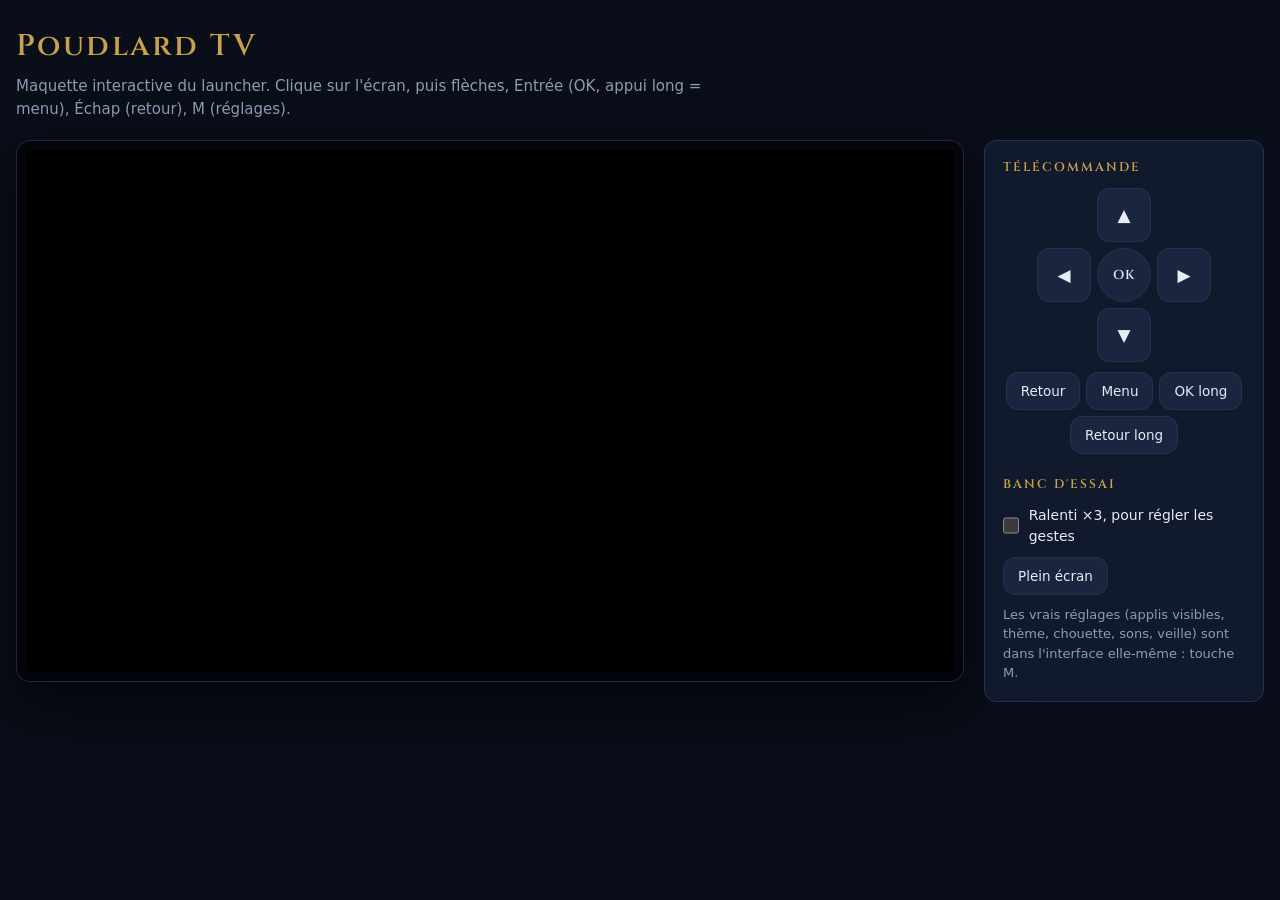
==== app/index.html @ 64b58d69 "Poudlard TV : maquette web, portage Android et documentation Écran d'accueil de télévision inspiré d" ====
<!doctype html>
<html lang="fr">
<head>
<meta charset="utf-8">
<meta name="viewport" content="width=device-width,initial-scale=1">
<title>Poudlard TV</title>
<link rel="preconnect" href="https://fonts.googleapis.com">
<link rel="preconnect" href="https://fonts.gstatic.com" crossorigin>
<link rel="stylesheet" href="https://fonts.googleapis.com/css2?family=Cinzel:wght@500;600;700&family=Cinzel+Decorative:wght@700&family=EB+Garamond:ital,wght@0,500;0,600;1,500&family=IM+Fell+English:ital@0;1&family=IM+Fell+English+SC&display=swap">
<link rel="stylesheet" href="css/base.css">
<link rel="stylesheet" href="css/shared.css">
<link rel="stylesheet" href="css/owl.css">
<link rel="stylesheet" href="css/rappeltout.css">
<link rel="stylesheet" href="css/beuglante.css">
<link rel="stylesheet" href="css/screens/sorting.css">
<link rel="stylesheet" href="css/screens/home.css">
<link rel="stylesheet" href="css/screens/map.css">
<link rel="stylesheet" href="css/screens/ollivanders.css">
<link rel="stylesheet" href="css/screens/settings.css">
<link rel="stylesheet" href="css/screens/classic.css">
</head>
<body>
<div class="bench">
  <header class="bench-head">
    <h1>Poudlard TV</h1>
    <p>Maquette interactive du launcher. Clique sur l'écran, puis flèches, Entrée (OK, appui long = menu), Échap (retour), M (réglages).</p>
  </header>
  <div class="bench-main">
    <div class="tv-frame">
      <div id="stage" class="stage" tabindex="0" aria-label="Écran de télévision simulé"></div>
    </div>
    <aside class="bench-side" id="dev">
      <section>
        <h2>Télécommande</h2>
        <div class="remote">
          <span></span><button class="rb dev" data-action="up" aria-label="Haut">▲</button><span></span>
          <button class="rb dev" data-action="left" aria-label="Gauche">◀</button>
          <button class="rb ok dev" data-action="ok" aria-label="OK">OK</button>
          <button class="rb dev" data-action="right" aria-label="Droite">▶</button>
          <span></span><button class="rb dev" data-action="down" aria-label="Bas">▼</button><span></span>
        </div>
        <div class="remote-row">
          <button class="rb wide dev" data-action="back">Retour</button>
          <button class="rb wide dev" data-action="menu">Menu</button>
          <button class="rb wide dev" data-action="longok">OK long</button>
          <button class="rb wide dev" data-action="longback">Retour long</button>
        </div>
      </section>
      <section>
        <h2>Banc d'essai</h2>
        <label class="toggle"><input type="checkbox" id="dev-slow"> Ralenti ×3, pour régler les gestes</label>
        <button class="rb wide dev" id="dev-fs" type="button">Plein écran</button>
        <p class="hint">Les vrais réglages (applis visibles, thème, chouette, sons, veille) sont dans l'interface elle-même : touche M.</p>
      </section>
    </aside>
  </div>
</div>
<script type="module" src="js/main.js"></script>
</body>
</html>
---- app/css/base.css ----
/* Socle : jetons, banc d'essai, scène TV, transitions d'écrans, effets partagés.
   L'interface TV elle-même vit dans `.stage` et se mesure en cqw (1 cqw = 1 % de la largeur de l'écran). */
:root {
  /* Banc d'essai */
  --bg: #090e19; --panel: #111a2c; --line: #24324f; --fg: #e7ebf3; --muted: #8e9bb4;
  /* Palette de l'interface (blueprint) */
  --night: #070B14; --stone: #1C2230; --moon: #C9D9EA; --mist: #8FB3D9; --ivory: #F1EBDD;
  --gold-light: #F1D58A; --gold: #C9A24A; --gold-dark: #6E4C14; --candle: #FFB457; --parchment: #E8D9B5; --ink: #1B1510;
  --wax: #7a1f1f; --house-glow: #ffb457;
  /* Trois familles, trois rôles */
  --display: "Cinzel", "Trajan Pro", Georgia, serif;        /* gravé : heure, noms, plaques, titres */
  --body: "EB Garamond", Garamond, Georgia, serif;           /* lu : date, états, réglages */
  --fell: "IM Fell English", "EB Garamond", Georgia, serif;  /* écrit par un sorcier : Carte, Bibliothèque, Lettre */
  --title: var(--display); --serif: var(--body); --book: var(--fell);
  --ui: "Segoe UI", system-ui, sans-serif;
  --k: 1;                      /* facteur de temps : 3 en ralenti */
  color-scheme: dark;
}
:root[data-slow="1"] { --k: 3; }
* { box-sizing: border-box; }
html, body { margin: 0; background: var(--bg); color: var(--fg); font-family: var(--ui); font-size: 15px; line-height: 1.5; }

/* ---- Banc d'essai (hors TV) ---- */
.bench { max-width: 1360px; margin: 0 auto; padding: 24px max(16px, env(safe-area-inset-left)) 48px; display: grid; gap: 20px; }
.bench-head h1 { font-family: var(--title); font-weight: 600; letter-spacing: .08em; font-size: clamp(22px, 3vw, 30px); color: var(--gold); margin: 0; }
.bench-head p { margin: 6px 0 0; color: var(--muted); max-width: 76ch; }
.bench-main { display: grid; grid-template-columns: minmax(0, 1fr) 280px; gap: 20px; align-items: start; }
@media (max-width: 920px) { .bench-main { grid-template-columns: minmax(0, 1fr); } }
.tv-frame { background: #03050a; border-radius: 14px; padding: 10px; box-shadow: 0 24px 60px #000a, inset 0 0 0 1px #1c2740; }
.bench-side { background: var(--panel); border: 1px solid var(--line); border-radius: 12px; padding: 18px; display: grid; gap: 22px; min-width: 0; }
.bench-side h2 { font-family: var(--title); font-size: 12.5px; letter-spacing: .16em; text-transform: uppercase; color: var(--gold); margin: 0 0 10px; font-weight: 600; }
.bench-side .hint { margin: 10px 0 0; color: var(--muted); font-size: 13px; }
.remote { display: grid; grid-template-columns: repeat(3, 54px); grid-template-rows: repeat(3, 54px); gap: 6px; justify-content: center; }
.remote-row { display: flex; justify-content: center; gap: 6px; margin-top: 10px; flex-wrap: wrap; }
.rb { background: #1a2540; border: 1px solid var(--line); color: var(--fg); border-radius: 12px; font: 600 17px var(--ui); cursor: pointer; }
.rb:hover { border-color: #9fd4ff; }
.rb:focus-visible, .toggle input:focus-visible { outline: 2px solid var(--gold); outline-offset: 2px; }
.rb.ok { border-radius: 50%; font-family: var(--title); font-size: 13px; letter-spacing: .08em; }
.rb.wide { padding: 0 14px; height: 38px; font-size: 13.5px; font-weight: 500; }
.toggle { display: flex; align-items: center; gap: 10px; font-size: 14px; cursor: pointer; margin-bottom: 10px; }
.toggle input { width: 17px; height: 17px; accent-color: var(--gold); margin: 0; }

/* ---- Scène TV ---- */
.stage { position: relative; width: 100%; aspect-ratio: 16 / 9; overflow: hidden; border-radius: 6px; background: #000; outline: none;
  container-type: inline-size; cursor: default; font-size: 1cqw; }
.stage:fullscreen { border-radius: 0; width: 100vw; height: 100vh; aspect-ratio: auto; }
.stage:focus-visible { box-shadow: 0 0 0 2px var(--gold); }
.screen { position: absolute; inset: 0; overflow: hidden; transition: transform calc(var(--k) * 700ms) cubic-bezier(.65, 0, .25, 1), opacity calc(var(--k) * 600ms) ease; }
.screen.enter-fade { opacity: 0; }
.screen.leave-fade { opacity: 0; }
.screen.enter-up { transform: translateY(100%); }     /* le nouvel écran monte depuis le bas */
.screen.leave-up { transform: translateY(-100%); }
.screen.enter-down { transform: translateY(-100%); }
.screen.leave-down { transform: translateY(100%); }
.screen.enter-iris { clip-path: circle(0% at 50% 60%); }
.screen.leave-iris { opacity: 0; }
.screen { clip-path: circle(150% at 50% 60%); transition-property: transform, opacity, clip-path; }

.fx-dust { position: absolute; inset: 0; width: 100%; height: 100%; pointer-events: none; z-index: 40; }
.fx-lumos { position: absolute; top: 0; left: 0; width: 6cqw; height: 6cqw; margin: -3cqw 0 0 -3cqw; border-radius: 50%; pointer-events: none; z-index: 45;
  background: radial-gradient(closest-side, #fffef4, #ffe39acc 40%, #ffd06a00); }

.screen-error { position: absolute; inset: 0; display: grid; place-content: center; gap: 1cqw; text-align: center; background: var(--night); }
.screen-error .engraved { font-size: 2.4cqw; }

@media (prefers-reduced-motion: reduce) { .screen { transition-duration: 1ms; } }
---- app/css/shared.css ----
/* Matières et composants partagés par les écrans. */

/* Logo d'appli : ivoire gravé en creux au repos, or en relief en focus (classe is-focus sur un ancêtre, ou .lit sur le logo).
   Cinq calques masqués par le même SVG (--m). Aucun filtre, aucun blur : le relief vient des décalages. */
.app-logo { --m: none; position: relative; width: 100%; height: 100%; }
.app-logo i { position: absolute; inset: 0; -webkit-mask: var(--m) center / contain no-repeat; mask: var(--m) center / contain no-repeat;
  transition: opacity calc(var(--k) * 250ms), transform calc(var(--k) * 250ms), background-color calc(var(--k) * 250ms); }
.app-logo.luma i { mask-mode: luminance; }
.app-logo .l-ext { background: var(--gold-dark); transform: translateY(.16cqw); opacity: 0; }
.app-logo .l-rimD { background: var(--night); opacity: .6; transform: translateY(.1cqw); }
.app-logo .l-rimL { background: var(--moon); opacity: .35; transform: translateY(-.05cqw); }
.app-logo .l-base { background: var(--ivory); opacity: .72; }
.app-logo .l-shine { opacity: 0; mix-blend-mode: screen; background: linear-gradient(105deg, transparent 40%, #FFF8E0 50%, transparent 60%); background-size: 260% 100%; background-position: 160% 0; }
.is-focus .app-logo .l-ext, .app-logo.lit .l-ext { opacity: 1; }
.is-focus .app-logo .l-rimL, .app-logo.lit .l-rimL { opacity: .9; transform: translateY(-.08cqw); }
.is-focus .app-logo .l-rimD, .app-logo.lit .l-rimD { opacity: .7; transform: translateY(.1cqw); }
.is-focus .app-logo .l-base, .app-logo.lit .l-base { opacity: 1; background: linear-gradient(165deg, #FFF6CF 0%, #F3D27A 22%, #C08F35 46%, #F6DD8F 62%, #A26F24 82%, #F1CF7C 100%); }
.is-focus .app-logo .l-shine, .app-logo.lit .l-shine { opacity: 1; animation: logo-shine calc(var(--k) * 700ms) ease-out 1 forwards; }
@keyframes logo-shine { from { background-position: 160% 0; } to { background-position: -60% 0; } }
/* Or en fusion (Lumos) : le dégradé coule de haut en bas. */
.app-logo.molten .l-base { background-size: 100% 300%; animation: logo-molten calc(var(--k) * 300ms) ease-in forwards; }
@keyframes logo-molten { from { background-position: 0 0; } to { background-position: 0 100%; } }

/* Texte gravé dans l'or / dans la pierre. */
.engraved { font-family: var(--display); font-weight: 600; letter-spacing: .2em; text-transform: uppercase; color: var(--gold-light);
  text-shadow: 0 -.05cqw 0 #FFF6CF59, 0 .1cqw .1cqw #000000b3; }
.engraved.gold-text { background: linear-gradient(175deg, #FFF6CF 0%, #F3D27A 25%, #C08F35 50%, #F6DD8F 65%, #A26F24 85%, #F1CF7C 100%);
  -webkit-background-clip: text; background-clip: text; -webkit-text-fill-color: transparent; text-shadow: none; }
.stone-text { font-family: var(--display); font-weight: 600; letter-spacing: .2em; text-transform: uppercase; color: var(--moon); opacity: .75;
  text-shadow: 0 -.05cqw 0 #ffffff33, 0 .1cqw .15cqw #000000cc; }

/* Parchemin (Carte, réglages, Lettre) : image générée si présente, sinon dégradé. */
.parchment { position: relative; color: var(--ink); background: var(--parchment) url("../assets/parchment.jpg") center / cover no-repeat; box-shadow: 0 1.2cqw 2.4cqw #000a; }
.parchment::after { content: ""; position: absolute; inset: 0; pointer-events: none; box-shadow: inset 0 0 4cqw #6b4a1a55; }

/* Plaque de laiton. */
.brass { font-family: var(--fell); font-variant: small-caps; letter-spacing: .12em; color: #2b1a0c; padding: .35cqw 1.6cqw;
  background: linear-gradient(#e8d293, #b8954e 55%, #d9bb6b); box-shadow: inset 0 .08cqw 0 #fff6cf80, inset 0 -.08cqw 0 #5a3d0f, 0 .3cqw .6cqw #0009; border-radius: .2cqw; }

/* Sceau de cire (couleur de maison). */
.wax-seal { width: 2.6cqw; height: 2.6cqw; border-radius: 50%; background: radial-gradient(circle at 35% 30%, #ffffff40, transparent 45%), var(--wax, #7a1f1f);
  box-shadow: inset 0 0 0 .22cqw #00000030, inset 0 .1cqw .3cqw #ffffff30, 0 .2cqw .4cqw #0008; }

/* Bande d'aide en bas d'écran. */
.keyhint { position: absolute; left: 50%; bottom: 1.6cqw; transform: translateX(-50%); display: flex; gap: 2.4cqw; white-space: nowrap;
  font-family: var(--display); font-size: 1.1cqw; letter-spacing: .25em; text-transform: uppercase; color: var(--mist); opacity: .6; transition: opacity calc(var(--k) * 600ms); }
.keyhint b { font-weight: 600; color: var(--gold); margin-right: .5cqw; }
.keyhint.hidden { opacity: 0; }

/* Grain de pellicule : tuile de bruit déplacée par pas, coût nul. Posée par main.js sur la scène. */
.film-grain { position: absolute; inset: -10%; pointer-events: none; z-index: 60; opacity: .045; mix-blend-mode: overlay;
  background-repeat: repeat; animation: grain-step 1s steps(8) infinite; }
@keyframes grain-step { 0% { transform: translate(0, 0); } 25% { transform: translate(-3%, 2%); } 50% { transform: translate(2%, -3%); } 75% { transform: translate(-1%, -2%); } 100% { transform: translate(3%, 1%); } }
html[data-motion="economie"] .film-grain { display: none; }
---- app/css/rappeltout.css ----
/* Rappeltout : sphère de verre (menu contextuel partagé). Préfixe .rpt-.
   Verre en dégradés radiaux (corps sombre, reflet de lune en haut à gauche, retour de lumière en bas à droite),
   ombres statiques seulement ; en mouvement : transform et opacity, rien d'autre.
   La ligne choisie porte .is-on (l'écran appelant garde son unique .is-focus sous le voile). */

.rpt-veil { position: absolute; inset: 0; z-index: 70; background: var(--night); opacity: 0; pointer-events: none;
  transition: opacity calc(var(--k) * 200ms) ease; }
.rpt-veil.is-on { opacity: .5; }

.rpt-orb { position: absolute; z-index: 71; min-width: 17cqw; aspect-ratio: 1; border-radius: 50%; display: flex; align-items: center; justify-content: center;
  padding: 2cqw 2.6cqw; color: var(--moon); text-align: center; pointer-events: none; transform-origin: 50% 50%;
  background:
    radial-gradient(circle at 32% 24%, #ffffff66 0%, #ffffff1a 14%, #ffffff00 34%),     /* reflet de lune */
    radial-gradient(circle at 70% 84%, #c9d9ea33 0%, #c9d9ea00 38%),                    /* retour de lumière */
    radial-gradient(circle at 50% 56%, #1c2230f2 0%, #121a28f4 58%, #070b14fa 100%);     /* corps du verre */
  box-shadow: inset 0 0 0 .1cqw #c9d9ea4d, inset -.4cqw -.6cqw 1.8cqw #00000099, inset .3cqw .4cqw 1.2cqw #ffffff14, 0 1.4cqw 2.6cqw #000c;
  opacity: 0; transform: scale(.6);
  transition: transform calc(var(--k) * 250ms) cubic-bezier(.2, .9, .3, 1.18), opacity calc(var(--k) * 200ms) ease; }
.rpt-orb.is-on { opacity: 1; transform: scale(1); }
.rpt-orb.is-off { opacity: 0; transform: scale(.82); transition-duration: calc(var(--k) * 180ms); }
.rpt-orb.is-reduced { transform: none; transition: opacity calc(var(--k) * 200ms) ease; }
.rpt-orb.is-reduced.is-off { transform: none; }

/* Filet de verre en bas de la sphère : une courbe claire, statique. */
.rpt-orb::after { content: ""; position: absolute; left: 18%; right: 18%; bottom: 7%; height: 10%; border-radius: 50%; pointer-events: none;
  border-bottom: .12cqw solid #c9d9ea2e; }

.rpt-body { display: flex; flex-direction: column; align-items: center; gap: .15cqw; }
.rpt-body.is-refuse { animation: rpt-refuse calc(var(--k) * 240ms) ease-in-out 1; }
@keyframes rpt-refuse { 0%, 100% { transform: rotate(0); } 25% { transform: rotate(-1.5deg); } 75% { transform: rotate(1.5deg); } }

/* Titre : le nom de l'appli, Cinzel gravé, 1.5 cqw minimum (lisible à 3 m). */
.rpt-title { font-family: var(--display); font-weight: 600; font-size: 1.5cqw; letter-spacing: .2em; text-transform: uppercase; color: var(--gold);
  margin-bottom: .6cqw; white-space: nowrap; }
.rpt-title:empty { display: none; }

/* Lignes : la couleur change d'un coup (pas de transition de couleur), opacité et transform seulement. */
.rpt-line { position: relative; font-family: var(--body); font-weight: 500; font-size: 1.9cqw; line-height: 1.28; white-space: nowrap; opacity: .72;
  padding: 0 1.6cqw; transition: opacity calc(var(--k) * 150ms), transform calc(var(--k) * 150ms); }
.rpt-line.is-on { opacity: 1; color: var(--gold-light); transform: translateX(.2cqw); }
.rpt-line.is-on::before { content: "✦"; position: absolute; left: -.2cqw; top: 50%; transform: translateY(-50%); font-size: 1.1cqw; color: var(--gold); }
.rpt-line.is-disabled { opacity: .38; font-style: italic; }
.rpt-line.is-disabled.is-on { opacity: .55; color: var(--moon); }
.rpt-line.is-disabled.is-on::before { color: var(--mist); }
---- app/css/beuglante.css ----
/* Beuglante : enveloppe rouge qui glisse du bas, tremble quatre fois, délivre un message en IM Fell et se consume.
   La seule chose rouge vif de l'interface. Mouvement : transform et opacité seulement. */

.beuglante { position: absolute; left: 50%; bottom: 4.2cqw; z-index: 70; width: 46cqw; pointer-events: none;
  transform: translate(-50%, 140%); opacity: 1;
  transition: transform calc(var(--k) * 450ms) cubic-bezier(.2, .8, .2, 1), opacity calc(var(--k) * 700ms) ease; }
.beuglante.is-in { transform: translate(-50%, 0); }
.beuglante.is-burn { opacity: 0; transform: translate(-50%, -2.6cqw); transition-timing-function: ease-in, ease; }

/* L'enveloppe : rouge cire, bords droits, rabat sombre et sceau. Le tremblement vit sur ce calque (rotate seul). */
.beuglante-env { position: relative; padding: 2.4cqw 1.3cqw 1.3cqw; background: #B5121B; border-radius: .35cqw; transform-origin: 50% 100%;
  box-shadow: inset 0 .1cqw 0 #ff5a5a66, inset 0 -.12cqw 0 #5a0608, 0 1.2cqw 2.4cqw #000c; }
.beuglante.is-shake .beuglante-env { animation: beuglante-shake calc(var(--k) * 640ms) ease-in-out 1; }
@keyframes beuglante-shake {
  0%, 100% { transform: rotate(0deg); }
  12.5% { transform: rotate(1.5deg); }
  37.5% { transform: rotate(-1.5deg); }
  62.5% { transform: rotate(1.5deg); }
  87.5% { transform: rotate(-1.5deg); }
}

/* Rabat triangulaire (clip-path statique) et sceau de cire noire à liseré d'or. */
.beuglante-flap { position: absolute; left: 0; right: 0; top: 0; height: 2.6cqw; background: #8C0B12;
  clip-path: polygon(0 0, 100% 0, 50% 100%); }
.beuglante-seal { position: absolute; left: 50%; top: 1.5cqw; width: 2.2cqw; height: 2.2cqw; transform: translateX(-50%); border-radius: 50%;
  background: radial-gradient(circle at 35% 30%, #ffffff2e, transparent 45%), #2a0608;
  box-shadow: inset 0 0 0 .18cqw #00000055, 0 0 0 .12cqw var(--gold-dark), 0 .2cqw .4cqw #0009; }

/* La lettre elle-même : parchemin, encre, IM Fell. */
.beuglante-paper { position: relative; background: var(--parchment); color: var(--ink); padding: 1.3cqw 1.8cqw; border-radius: .15cqw;
  box-shadow: inset 0 0 2.4cqw #6b4a1a33, 0 .3cqw .6cqw #0007; }
.beuglante-msg { font-family: var(--fell); font-size: 2cqw; line-height: 1.3; text-align: center; }

/* L'action (au plus une) : OK la choisit, Retour ignore. Sur le rouge, en ivoire. */
.beuglante-act { display: flex; align-items: baseline; justify-content: center; gap: .8cqw; margin-top: 1cqw; white-space: nowrap;
  font-family: var(--body); font-size: 1.6cqw; color: var(--ivory); }
.beuglante-act b { font-family: var(--display); font-weight: 600; font-size: 1.5cqw; letter-spacing: .2em; color: var(--gold-light); }
.beuglante-act i { font-style: normal; font-size: 1.5cqw; opacity: .6; margin-left: 1.4cqw; }

/* Mouvement réduit : fondu 200 ms, pas de montée, pas de tremblement. */
.beuglante.is-reduced { transform: translate(-50%, 0); opacity: 0; transition: opacity calc(var(--k) * 200ms) ease; }
.beuglante.is-reduced.is-in { opacity: 1; }
.beuglante.is-reduced.is-burn { opacity: 0; transform: translate(-50%, 0); }
.beuglante.is-reduced .beuglante-env { animation: none; }
@media (prefers-reduced-motion: reduce) {
  .beuglante { transition: opacity calc(var(--k) * 200ms) ease; transform: translate(-50%, 0); opacity: 0; }
  .beuglante.is-in { opacity: 1; }
  .beuglante.is-burn { transform: translate(-50%, 0); }
  .beuglante .beuglante-env { animation: none; }
}
---- app/css/screens/sorting.css ----
/* La Lettre d'admission (premier lancement) : une lettre de parchemin posée de biais sur la nuit, écrite en IM Fell.
   Préfixe .sort- ; tout en cqw ; transform et opacity seulement (plus un clip-path pour l'écriture à la plume). */
.screen-sorting { background: var(--night); }
.sort-room { position: absolute; inset: 0; overflow: hidden; perspective: 160cqw; }
.sort-stars { position: absolute; inset: 0; background:
  radial-gradient(circle at 9% 14%, #ffffffb0 0 .08cqw, transparent .2cqw), radial-gradient(circle at 22% 6%, #ffffff80 0 .06cqw, transparent .18cqw),
  radial-gradient(circle at 44% 18%, #ffffff90 0 .07cqw, transparent .2cqw), radial-gradient(circle at 70% 5%, #ffffff70 0 .06cqw, transparent .18cqw),
  radial-gradient(circle at 86% 12%, #ffffffa0 0 .08cqw, transparent .2cqw), radial-gradient(circle at 95% 40%, #ffffff70 0 .06cqw, transparent .18cqw),
  radial-gradient(circle at 4% 55%, #ffffff60 0 .06cqw, transparent .18cqw), radial-gradient(circle at 60% 2%, #ffffff60 0 .05cqw, transparent .16cqw),
  radial-gradient(ellipse at 50% 120%, #1C2230 0%, var(--night) 60%); }
.sort-candle { position: absolute; left: -12cqw; bottom: -16cqw; width: 64cqw; height: 44cqw; pointer-events: none;
  background: radial-gradient(ellipse at 45% 70%, var(--house-glow) 0%, transparent 60%); opacity: .13; }

/* ---- La lettre ---- */
.sort-letter { position: absolute; left: 14cqw; right: 14cqw; top: 2.4cqw; bottom: 5.4cqw; border-radius: .4cqw; padding: 3cqw 4.2cqw 3cqw 4.6cqw;
  transform: rotate(-.6deg) translateY(2cqw); opacity: 0; transition: transform calc(var(--k) * 700ms) cubic-bezier(.33, 0, .2, 1), opacity calc(var(--k) * 400ms) ease; }
.is-open .sort-letter { transform: rotate(-.6deg) translateY(0); opacity: 1; }
.sort-letter::before { content: ""; position: absolute; inset: 0; pointer-events: none; z-index: 1;
  background: linear-gradient(to bottom, #3a260e14, transparent 7%, transparent 93%, #3a260e1a), linear-gradient(to right, #3a260e10, transparent 6%, transparent 94%, #3a260e10); }
.sort-kicker { font-family: var(--display); font-weight: 600; font-size: 1.3cqw; letter-spacing: .3em; text-transform: uppercase; color: var(--gold-dark); }
.sort-step { position: absolute; top: 3.2cqw; right: 9.6cqw; font-family: var(--fell); font-variant: small-caps; font-size: 1.6cqw; letter-spacing: .1em; color: var(--ink); opacity: .65; }
/* Le sceau de la lettre, en haut à droite, à la couleur de la maison du brouillon. */
.sort-seal { position: absolute; top: 2cqw; right: 3.2cqw; width: 4.6cqw; height: 4.6cqw; display: grid; place-items: center; z-index: 2; transform: rotate(8deg); }
.sort-seal span { font-family: var(--display); font-weight: 700; font-size: 2cqw; color: #f1ebddcc; text-shadow: 0 .05cqw .1cqw #00000080; }
.sort-seal.is-press { animation: sort-press calc(var(--k) * 200ms) cubic-bezier(.2, .9, .3, 1.2) both; }
@keyframes sort-press { from { transform: rotate(8deg) scale(1.3); } to { transform: rotate(8deg) scale(1); } }

/* La feuille : le contenu de la page courante ; elle tourne (glisse et se rabat légèrement) à chaque page. */
.sort-sheet { position: absolute; left: 4.6cqw; right: 4.2cqw; top: 6.4cqw; bottom: 5.6cqw; transform-origin: 0 50%; }
.sort-sheet.is-turn { animation: sort-turn calc(var(--k) * 420ms) cubic-bezier(.33, 0, .2, 1) both; }
@keyframes sort-turn { from { transform: translateX(1.6cqw) rotateY(-6deg); opacity: 0; } to { transform: translateX(0) rotateY(0); opacity: 1; } }
.sort-sheet.is-leave { transition: transform calc(var(--k) * 260ms) ease-in, opacity calc(var(--k) * 220ms) ease-in; transform: translateX(-1.6cqw) rotateY(6deg); opacity: 0; }
/* Chaque ligne s'écrit à la plume, l'une après l'autre (--i = rang de la ligne).
   `backwards` : l'état de départ tient pendant le délai, puis le clip-path retombe à `none` : rien ne rogne l'écusson
   ou le bouton en focus (scale) une fois la ligne écrite. */
.sort-line { animation: sort-write calc(var(--k) * 320ms) ease-out backwards; animation-delay: calc(var(--k) * (var(--i, 0) * 110ms + 120ms)); }
@keyframes sort-write { from { clip-path: inset(0 100% 0 0); opacity: .6; } to { clip-path: inset(0 0 0 0); opacity: 1; } }
/* Réécriture d'une valeur déjà posée : mêmes images, autre nom, pour que la classe relance bien l'animation. */
.sort-write { animation: sort-rewrite calc(var(--k) * 250ms) ease-out backwards; animation-delay: 0ms; }
@keyframes sort-rewrite { from { clip-path: inset(0 100% 0 0); } to { clip-path: inset(0 0 0 0); } }

.sort-title { margin: 0 0 .8cqw; font-family: var(--fell); font-weight: 400; font-size: 3.2cqw; line-height: 1.1; color: var(--ink); }
.sort-text { margin: 0 0 .55cqw; max-width: 62cqw; font-family: var(--fell); font-size: 1.7cqw; line-height: 1.32; color: var(--ink); }
.sort-text-dim { opacity: .62; font-style: italic; }

/* Pied : le lien discret, présent sur chaque page. */
.sort-foot { position: absolute; left: 4.6cqw; right: 4.2cqw; bottom: 2cqw; display: flex; justify-content: flex-end; z-index: 2; }
.sort-link { font-family: var(--fell); font-style: italic; font-size: 1.55cqw; color: var(--ink); opacity: .55; padding: .3cqw .8cqw; border-radius: .25cqw; transition: opacity calc(var(--k) * 200ms), transform calc(var(--k) * 200ms), background-color calc(var(--k) * 200ms); }
.sort-link.is-focus { opacity: 1; background: #1b151014; transform: translateX(-.2cqw); }
.sort-link span { border-bottom: .07cqw solid #1b151066; }

/* ---- Page I : les écussons ---- */
.sort-shields { display: grid; grid-template-columns: repeat(4, 1fr); gap: 1.6cqw; margin: 1cqw 0 .8cqw; max-width: 62cqw; }
.sort-shield { position: relative; display: grid; justify-items: center; gap: .3cqw; padding: .8cqw .4cqw .6cqw; border-radius: .5cqw; border: .1cqw solid transparent; opacity: .72;
  transition: transform calc(var(--k) * 250ms) cubic-bezier(.3, .7, .2, 1), opacity calc(var(--k) * 200ms), border-color calc(var(--k) * 200ms), background-color calc(var(--k) * 200ms); }
.sort-shield.is-on { opacity: 1; }
.sort-shield.is-focus { opacity: 1; transform: translateY(-.35cqw) scale(1.06); border-color: #1b151055; background: #1b15100c; }
.sort-shield-svg { width: 7.6cqw; height: 8.5cqw; overflow: visible; }
.sort-shield-svg .rim { fill: none; stroke: var(--ink); stroke-width: 1.4; stroke-linejoin: round; opacity: .8; }
.sort-shield-svg .rim.inner { stroke-width: .7; opacity: .35; }
.sort-shield-svg .beast { fill: none; stroke: var(--ink); stroke-width: 1.6; stroke-linecap: round; stroke-linejoin: round; opacity: .9; }
.sort-shield-svg .beast .dot { fill: var(--ink); stroke: none; }
.sort-shield.is-on .sort-shield-svg .rim { stroke: var(--wax); stroke-width: 2; opacity: 1; }
.sort-shield-name { font-family: var(--fell); font-variant: small-caps; font-size: 1.9cqw; letter-spacing: .06em; color: var(--ink); }
.sort-shield.is-on .sort-shield-name::after { content: " ✦"; color: var(--wax); }
.sort-wax { display: flex; align-items: center; gap: 1.2cqw; margin-top: .3cqw; }
.sort-wax-seal { width: 3.2cqw; height: 3.2cqw; }
.sort-wax-seal.is-press { animation: sort-press-seal calc(var(--k) * 200ms) cubic-bezier(.2, .9, .3, 1.2) both; }
@keyframes sort-press-seal { from { transform: scale(1.3); } to { transform: scale(1); } }
.sort-wax-text { font-family: var(--fell); font-style: italic; font-size: 1.65cqw; color: var(--ink); opacity: .75; }

/* ---- Page II : la grille des sortilèges ---- */
.sort-count { margin: .2cqw 0 .7cqw; font-family: var(--fell); font-variant: small-caps; font-size: 1.7cqw; letter-spacing: .06em; color: var(--ink); opacity: .8; font-variant-numeric: tabular-nums; }
.sort-grid { display: grid; grid-template-columns: repeat(5, minmax(0, 1fr)); gap: .45cqw .9cqw; max-width: 64cqw; }
.sort-cell { position: relative; display: flex; align-items: center; gap: .6cqw; height: 3.3cqw; padding: 0 .6cqw; border-radius: .3cqw; color: var(--ink); opacity: .72;
  transition: opacity calc(var(--k) * 200ms), transform calc(var(--k) * 200ms), background-color calc(var(--k) * 200ms); }
.sort-cell.is-on { opacity: 1; }
.sort-cell.is-focus { opacity: 1; background: #1b151014; transform: scale(1.05); }
.sort-cell-name { flex: 1; min-width: 0; overflow: hidden; text-overflow: ellipsis; white-space: nowrap; font-family: var(--fell); font-variant: small-caps; font-size: 1.55cqw; letter-spacing: .03em; }
/* La case : un carré d'encre, la coche à la plume apparaît (scale + opacity). */
.sort-box { flex: none; width: 1.5cqw; height: 1.5cqw; border: .12cqw solid #1b1510aa; border-radius: .15cqw; display: grid; place-items: center; }
.sort-box svg { width: 1.3cqw; height: 1.3cqw; fill: none; stroke: var(--ink); stroke-width: 3.2; stroke-linecap: round; stroke-linejoin: round;
  opacity: 0; transform: scale(.4) rotate(-10deg); transition: transform calc(var(--k) * 220ms) cubic-bezier(.2, .9, .3, 1.3), opacity calc(var(--k) * 150ms); }
.sort-cell.is-on .sort-box svg { opacity: 1; transform: scale(1) rotate(0); }
.sort-cell.is-on .sort-box { border-color: var(--wax); }
.sort-inklogo { position: relative; display: inline-block; flex: none; }
.sort-inklogo i { position: absolute; inset: 0; background: var(--ink); opacity: .85; -webkit-mask: var(--m) center / contain no-repeat; mask: var(--m) center / contain no-repeat; }
.sort-inklogo i.luma { mask-mode: luminance; }
.sort-inklogo.is-text { font-family: var(--display); font-weight: 600; font-size: 1cqw; letter-spacing: .1em; text-align: center; line-height: 1.5cqw; border: .08cqw solid #1b151066; border-radius: .2cqw; }
/* Le refus, à l'encre de la maison (le rouge vif est réservé à la Beuglante). */
.sort-msg { min-height: 1.9cqw; margin: .5cqw 0 0; font-family: var(--fell); font-style: italic; font-size: 1.55cqw; color: var(--wax); }

/* ---- Page III : Hedwige, sons, Lumos ---- */
.sort-enum { display: flex; align-items: center; gap: 1.6cqw; margin: .5cqw 0 .3cqw; padding: .5cqw .9cqw; border-radius: .3cqw; max-width: 60cqw;
  transition: background-color calc(var(--k) * 200ms), transform calc(var(--k) * 200ms); }
.sort-enum.is-focus { background: #1b151012; transform: translateX(.2cqw); }
/* Libellé et valeurs : une liste de réglages, donc EB Garamond (IM Fell reste à la phrase d'intro). */
.sort-enum-label { min-width: 10cqw; font-family: var(--body); font-weight: 500; font-size: 2.05cqw; letter-spacing: .02em; color: var(--ink); }
.sort-opts { display: flex; gap: .8cqw; }
.sort-opt { padding: .25cqw 1.1cqw; border-radius: 2cqw; border: .1cqw solid transparent; font-family: var(--body); font-weight: 500; font-size: 1.8cqw; color: var(--ink); opacity: .5;
  transition: opacity calc(var(--k) * 200ms), border-color calc(var(--k) * 200ms), transform calc(var(--k) * 200ms); }
.sort-opt.is-on { opacity: 1; border-color: #1b1510aa; font-weight: 600; }
.sort-enum.is-focus .sort-opt.is-on { transform: scale(1.06); }

/* Boutons à la plume ; Lumos est le seul en or. */
.sort-btns { display: flex; gap: 1.4cqw; margin-top: 1.2cqw; }
.sort-btn { position: relative; display: inline-flex; align-items: center; padding: .7cqw 2.2cqw; font-family: var(--fell); font-size: 2cqw; color: var(--ink);
  border: .14cqw solid #1b151088; border-radius: .35cqw; transition: transform calc(var(--k) * 200ms), background-color calc(var(--k) * 200ms), color calc(var(--k) * 200ms); }
.sort-btn::after { content: ""; position: absolute; inset: .22cqw; border: .06cqw solid #1b151055; border-radius: .2cqw; pointer-events: none; }
.sort-btn.is-focus { background: var(--ink); color: var(--parchment); transform: scale(1.05); }
.sort-btn.is-focus::after { border-color: #e8d9b566; }
.sort-lumos { font-family: var(--display); font-weight: 600; font-size: 2.2cqw; letter-spacing: .26em; text-transform: uppercase; padding: .9cqw 3cqw; border-color: var(--gold-dark); }
.sort-lumos.is-focus { background: linear-gradient(165deg, #FFF6CF 0%, #F3D27A 22%, #C08F35 46%, #F6DD8F 62%, #A26F24 82%, #F1CF7C 100%); color: var(--ink); border-color: #6E4C14; }
.sort-lumos.is-lit { transform: scale(1.12); }

/* ---- Mouvement réduit : fondus de 200 ms et rien de plus ---- */
.screen-sorting.is-reduced .sort-letter { transform: rotate(-.6deg); transition: opacity 200ms ease; }
.screen-sorting.is-reduced .sort-line, .screen-sorting.is-reduced .sort-write { animation: sort-fade 200ms ease backwards; animation-delay: 0ms; }
.screen-sorting.is-reduced .sort-sheet.is-turn { animation: sort-fade 200ms ease both; }
.screen-sorting.is-reduced .sort-sheet.is-leave { transform: none; transition-duration: 200ms; }
.screen-sorting.is-reduced .sort-seal.is-press, .screen-sorting.is-reduced .sort-wax-seal.is-press { animation: sort-fade 200ms ease both; }
.screen-sorting.is-reduced .sort-shield, .screen-sorting.is-reduced .sort-cell, .screen-sorting.is-reduced .sort-enum, .screen-sorting.is-reduced .sort-btn, .screen-sorting.is-reduced .sort-link,
.screen-sorting.is-reduced .sort-opt, .screen-sorting.is-reduced .sort-lumos.is-lit, .screen-sorting.is-reduced .sort-wax-seal { transition-duration: 200ms; transform: none !important; }
/* La coche apparaît en fondu, sans rotation ni échelle. */
.screen-sorting.is-reduced .sort-box svg { transition: opacity 200ms ease; transform: none !important; }
@keyframes sort-fade { from { opacity: 0; } to { opacity: 1; } }
---- app/css/screens/home.css ----
/* Le Parapet (accueil) : un seul plan de cinéma. Décor froid, interactif chaud. */
.screen-home { background: var(--night); }
.screen-home.no-castle .home-plane { background: radial-gradient(ellipse at 50% 30%, #122744, #050a14 70%); }

/* Décor : image du château rendue plus large que l'écran, parallaxe légère avec le focus. */
.home-plane { position: absolute; top: 0; bottom: 0; left: -4%; width: 108%; will-change: transform; transition: transform calc(var(--k) * 700ms) cubic-bezier(.33, 0, .2, 1); }
.home-castle { position: absolute; inset: 0; width: 100%; height: 100%; object-fit: cover; object-position: 50% 45%; display: block; }
.home-lights { position: absolute; inset: 0; width: 100%; height: 100%; }
.home-moon { position: absolute; width: 22%; aspect-ratio: 1; transform: translate(-50%, -50%); border-radius: 50%; pointer-events: none; mix-blend-mode: screen;
  background: radial-gradient(closest-side, #fff6d826, #fff6d800); opacity: .9; transition: opacity calc(var(--k) * 2s); }
.home-mist { position: absolute; left: 0; bottom: 6%; width: 200%; height: 24%; pointer-events: none; mix-blend-mode: screen; opacity: .28;
  background: url("../../assets/mist.png") repeat-x; background-size: 50% 100%; animation: home-mist calc(var(--k) * 260s) linear infinite; }
.home-mist.fallback { background: radial-gradient(ellipse 12% 40% at 10% 70%, #c8daf028, transparent 70%), radial-gradient(ellipse 14% 36% at 30% 80%, #c8daf020, transparent 70%),
  radial-gradient(ellipse 12% 40% at 60% 70%, #c8daf028, transparent 70%), radial-gradient(ellipse 14% 36% at 80% 80%, #c8daf020, transparent 70%); background-size: 100% 100%; }
@keyframes home-mist { from { transform: translateX(0); } to { transform: translateX(-50%); } }
html[data-motion="economie"] .home-mist { animation: none; }
/* Le fondu : la nuit remonte doucement depuis le bas, les icônes s'y posent. Pas de bande. */
.home-shade { position: absolute; inset: 0; pointer-events: none; background:
  linear-gradient(to bottom, #070b1455 0%, #070b1400 18%), linear-gradient(to bottom, #070b1400 66%, #070b1466 82%, #070b14c8 100%), radial-gradient(ellipse at 50% 40%, #0000 60%, #00000055 100%); }
.home-event { position: absolute; left: 0; top: 0; width: 10cqw; height: .08cqw; background: linear-gradient(90deg, #fff0, #ffffffb0); opacity: 0; pointer-events: none; transform-origin: 0 50%; }

/* Horloge en lettrine */
.home-clock { position: absolute; top: 3.4cqw; left: 4.6cqw; color: var(--ivory); transition: opacity calc(var(--k) * 500ms), transform calc(var(--k) * 500ms); }
.home-time { font-family: "Cinzel Decorative", var(--display); font-weight: 700; font-size: 6cqw; line-height: 1; letter-spacing: .04em; font-variant-numeric: tabular-nums; color: var(--gold-light);
  text-shadow: 0 -.05cqw 0 #FFF6CF50, 0 .14cqw .16cqw #000000d0, 0 0 1.2cqw #ffb45722; }
.home-date { margin-top: .6cqw; font-family: var(--fell); font-size: 1.75cqw; color: var(--moon); opacity: .9; text-shadow: 0 .08cqw .1cqw #000c; display: flex; align-items: baseline; }
.home-cap { font-family: "Cinzel Decorative", var(--display); font-weight: 700; font-size: 3cqw; line-height: .8; color: var(--gold-light); margin-right: .25cqw; text-shadow: 0 .1cqw .12cqw #000c; }

/* Barre haut droite : son, Carte, Réglages */
.home-bar { position: absolute; top: 3.6cqw; right: 4.6cqw; display: flex; gap: 2.2cqw; align-items: flex-start; }
.home-bar-item { position: relative; width: 2.6cqw; height: 2.6cqw; opacity: .38; transition: opacity calc(var(--k) * 250ms), transform calc(var(--k) * 250ms); }
.home-bar-item svg { width: 100%; height: 100%; fill: none; stroke: var(--gold-light); stroke-width: 1.5; stroke-linecap: round; stroke-linejoin: round; }
.home-bar-item svg .fill { fill: var(--gold-light); stroke: none; }
.home-bar-item .snd-off { display: none; }
.home-bar-item.off .snd-off { display: block; } .home-bar-item.off .snd-on { display: none; }
.home-bar-label { position: absolute; top: 115%; left: 50%; transform: translateX(-50%); white-space: nowrap; font-family: var(--display); font-size: 1.1cqw; letter-spacing: .2em; text-transform: uppercase; color: var(--gold-light); opacity: 0; transition: opacity calc(var(--k) * 250ms); }
.screen-home.bar-active .home-bar-item { opacity: .55; }
.home-bar-item.is-focus { opacity: 1; transform: scale(1.18); }
.home-bar-item.is-focus .home-bar-label { opacity: 1; }
.home-bar-item.is-focus::before { content: ""; position: absolute; inset: -.7cqw; border-radius: 50%; border: .1cqw solid #ffcf6a88; }

/* Dock centré : les applis se répartissent selon leur nombre */
.home-dock { position: absolute; left: 6cqw; right: 6cqw; top: 82%; transition: transform calc(var(--k) * 600ms) ease, opacity calc(var(--k) * 600ms) ease; }
.screen-home.two-rows .home-dock { top: 72%; }
.home-rows { display: flex; flex-direction: column; gap: 5.2cqw; }
/* Les applis se répartissent sur toute la largeur du parapet, à intervalles égaux, quel que soit leur nombre. */
.home-row { display: flex; justify-content: space-evenly; align-items: center; gap: 0; min-height: 4.6cqw; }
.home-row:has(.home-app:nth-child(-n+3):last-child) { justify-content: center; gap: 14cqw; }   /* 1 à 3 applis : plus resserrées */
.home-app { position: relative; flex: none; height: 3.4cqw; transform: scale(1); transition: transform calc(var(--k) * 300ms) cubic-bezier(.3, .7, .2, 1); }
.home-app.is-focus { transform: scale(1.28); }
.home-app.lifted { transform: scale(1.28) translateY(-1.1cqw); }
.home-app-name { position: absolute; top: 122%; left: 50%; transform: translate(-50%, -.3cqw); white-space: nowrap; opacity: 0; font-size: 1.7cqw; transition: opacity calc(var(--k) * 300ms), transform calc(var(--k) * 300ms); }
.home-app.is-focus .home-app-name { opacity: 1; transform: translate(-50%, 0); }
.home-empty { font-size: 1.6cqw; opacity: .7; }
/* La bougie : nappe chaude discrète sous l'appli en focus, allumée 80 ms après l'atterrissage. */
.home-candlelight { position: absolute; left: 0; top: 0; width: 18cqw; height: 9cqw; margin: -4cqw 0 0 -9cqw; pointer-events: none; opacity: 0;
  background: radial-gradient(closest-side, color-mix(in srgb, var(--house-glow) 22%, transparent), color-mix(in srgb, var(--house-glow) 9%, transparent) 45%, transparent 72%);
  transition: opacity calc(var(--k) * 250ms), transform calc(var(--k) * 500ms) cubic-bezier(.33, 0, .2, 1); }
/* Écusson de la maison, sous l'horloge, scellé à la cire. */
.home-crest { position: absolute; top: 14.2cqw; left: 4.8cqw; display: flex; align-items: center; gap: .8cqw; opacity: 0; transform: translateY(.4cqw); transition: opacity calc(var(--k) * 500ms), transform calc(var(--k) * 500ms); }
.home-crest.show { opacity: 1; transform: none; }
.home-crest-svg { width: 3.2cqw; height: 3.6cqw; }
.home-crest-svg .rim { fill: color-mix(in srgb, var(--wax) 85%, #000); stroke: var(--gold-light); stroke-width: 1.6; }
.home-crest-svg .rim.inner { fill: none; stroke-width: .9; opacity: .7; }
.home-crest-svg .beast { fill: none; stroke: var(--gold-light); stroke-width: 1.8; stroke-linecap: round; stroke-linejoin: round; }
.home-crest-svg .beast .dot { fill: var(--gold-light); stroke: none; }
.home-crest-name { font-family: var(--display); font-size: 1.15cqw; letter-spacing: .28em; text-transform: uppercase; color: var(--gold-light); opacity: .8; text-shadow: 0 .08cqw .1cqw #000c; }
.home-bar-item.is-focus::before { border-color: var(--house-glow); }
.home-candlelight.on { opacity: 1; }
.home-arena { position: absolute; inset: 0; pointer-events: none; }
.home-hint { transition: opacity calc(var(--k) * 600ms); }

/* Lumos : extinction du décor, or en fusion, disque chaud au bord doux, voile de lumière, carte d'ouverture */
.home-dim { position: absolute; inset: 0; background: var(--night); opacity: 0; pointer-events: none; transition: opacity calc(var(--k) * 150ms); z-index: 20; }
.home-dim.on { opacity: .85; }
.home-disc { position: absolute; left: 0; top: 0; width: 6cqw; height: 6cqw; margin: -3cqw 0 0 -3cqw; border-radius: 50%; pointer-events: none; z-index: 45; opacity: 0;
  background: radial-gradient(closest-side, #fffdf2 0%, #ffe7b3 18%, #ffb457a8 42%, #ff9d3a33 62%, #ff8c2a00 100%); }
.home-bloom { position: absolute; inset: 0; pointer-events: none; z-index: 44; opacity: 0; background: radial-gradient(ellipse at 50% 70%, #ffd58a33, #ffb45700 60%); }
.home-launch { position: absolute; inset: 0; z-index: 50; display: flex; flex-direction: column; align-items: center; justify-content: center; gap: 1.6cqw;
  background: radial-gradient(ellipse at 50% 45%, #0f1a30, var(--night) 70%); opacity: 0; pointer-events: none; transition: opacity calc(var(--k) * 300ms); }
.home-launch.show { opacity: 1; }
.home-launch-logo { width: 22cqw; height: 8cqw; }
.home-launch-title { font-size: 2.1cqw; }
.home-launch-sub { font-family: var(--body); font-size: 1.7cqw; color: var(--moon); opacity: .8; }

/* Allumage : la scène découpée s'élargit sur fond noir. */
.screen-home.booting .home-clock, .screen-home.booting .home-bar { opacity: 0; }
.screen-home.booting .home-dock { transform: translateY(1.2cqw); opacity: 0; }

/* Nox */
.screen-home.nox .home-dock, .screen-home.nox .home-hint, .screen-home.nox .home-bar, .screen-home.nox .home-candlelight { opacity: 0 !important; transition-duration: calc(var(--k) * 1s); }
.screen-home.nox .home-clock { top: 50%; left: 50%; transform: translate(-50%, -60%); align-items: center; transition: all calc(var(--k) * 1.4s) cubic-bezier(.65, 0, .25, 1); }
.screen-home.nox .home-date { justify-content: center; }
.screen-home.nox .home-time { font-size: 9cqw; transition: font-size calc(var(--k) * 1.4s) cubic-bezier(.65, 0, .25, 1); }
.screen-home.nox.nox-corner .home-clock { top: auto; bottom: 4cqw; left: auto; right: 4.6cqw; transform: none; }
.screen-home.nox.nox-corner.nox-left .home-clock { right: auto; left: 4.6cqw; }
.screen-home.nox.nox-corner .home-time { font-size: 4.2cqw; }
.screen-home.nox .home-plane { transition: transform calc(var(--k) * 90s) ease-in-out; }

/* Plaque « Nox ? » */
.home-plate { position: absolute; left: 50%; top: 50%; transform: translate(-50%, -50%) scale(.96); z-index: 52; opacity: 0; pointer-events: none;
  padding: 2cqw 3.2cqw; text-align: center; display: grid; gap: 1cqw; background: var(--stone); border: .1cqw solid var(--gold-dark); border-radius: .3cqw;
  box-shadow: 0 1cqw 2cqw #000c; transition: opacity calc(var(--k) * 200ms), transform calc(var(--k) * 200ms); }
.home-plate.show { opacity: 1; transform: translate(-50%, -50%) scale(1); }
.home-plate-title { font-size: 2.1cqw; }
.home-plate-sub { font-family: var(--body); font-size: 1.6cqw; color: var(--moon); }
.home-plate-opts { display: flex; gap: 2cqw; justify-content: center; margin-top: .6cqw; }
.home-plate-opt { font-family: var(--body); font-size: 1.8cqw; color: var(--ivory); padding: .3cqw 1.2cqw; border-bottom: .12cqw solid transparent; opacity: .6; }
.home-plate-opt.is-focus { opacity: 1; border-bottom-color: var(--gold-light); color: var(--gold-light); }
---- app/css/screens/map.css ----
/* La Carte du Maraudeur. Préfixe .map-. Tout en cqw (écran : 100 × 56.25 cqw).
   Matières : parchemin (.parchment, image ou dégradé de repli), encre (--ink) pour tout ce qui est dessiné à la plume,
   cire de maison pour les sceaux, laiton pour la plaque d'ouverture. En mouvement : transform, opacity, clip-path (dépliage),
   mask-size (encre qui apparaît) et stroke-dashoffset (trait de plume). Aucun filter, aucun blur, aucune boucle.

   États posés par map.js sur la section :
     .is-in       l'écran est arrivé en place (fin de la transition du routeur) : la mise en scène d'ouverture démarre.
                  Sans .is-in, parchemin replié, formule et encre invisibles : rien ne se joue pendant le glissement.
     .is-leaving  « Méfait accompli » : tout s'efface à l'envers, plus vite.
     .is-move     mode Déplacer (parapet miniature à la place de la formule).
     .is-reduced  mouvement réduit : des fondus de 200 ms, rien d'autre. */

.screen-map { background: var(--night); perspective: 160cqw; }
.screen-map .map-defs { position: absolute; width: 0; height: 0; overflow: hidden; }

/* ---- Derrière le parchemin : la Nuit et quelques étoiles (canvas dessiné une fois), vignette ---- */
.map-sky { position: absolute; inset: 0; width: 100%; height: 100%; display: block; }
.map-vignette { position: absolute; inset: 0; pointer-events: none;
  background: radial-gradient(ellipse at 50% 50%, #0000 40%, #070b14cc 100%), linear-gradient(to bottom, #070b14 0%, #070b1400 18%, #070b1400 82%, #070b14 100%); }

/* ---- Le parchemin : 86 % de l'écran, se déplie depuis le centre en deux volets puis s'aplanit (rotateY 6° → 0) ----
   Le clip-path rogne l'ombre de .parchment : l'épaisseur est portée par un calque frère (.map-shadow) derrière la feuille,
   ombre STATIQUE dont seule l'opacité transite, une fois la feuille dépliée. */
.map-shadow { position: absolute; left: 7cqw; top: 3.94cqw; width: 86cqw; height: 48.37cqw; border-radius: .35cqw; pointer-events: none;
  box-shadow: 0 1.2cqw 2.4cqw #000a, 0 .3cqw .6cqw #0008; opacity: 0; transition: opacity calc(var(--k) * 200ms) ease; }
.screen-map.is-in .map-shadow { opacity: 1; transition-delay: calc(var(--k) * 720ms); }
.screen-map.is-leaving .map-shadow { opacity: 0; transition-delay: 0ms; }

.map-sheet { position: absolute; left: 7cqw; top: 3.94cqw; width: 86cqw; height: 48.37cqw; border-radius: .35cqw; overflow: hidden; box-shadow: none;
  transform-origin: 50% 50%; clip-path: inset(0 50% 0 50% round .35cqw); }
.screen-map.is-in .map-sheet {
  animation: map-unfold calc(var(--k) * 450ms) cubic-bezier(.65, 0, .25, 1) both, map-flatten calc(var(--k) * 300ms) ease-out calc(var(--k) * 450ms) both; }
@keyframes map-unfold { from { clip-path: inset(0 50% 0 50% round .35cqw); } to { clip-path: inset(0 0 0 0 round .35cqw); } }
@keyframes map-flatten { from { transform: rotateY(6deg); } to { transform: rotateY(0deg); } }
.screen-map.is-leaving .map-sheet { animation: map-fold calc(var(--k) * 300ms) cubic-bezier(.65, 0, .25, 1) calc(var(--k) * 180ms) both; }
@keyframes map-fold { from { clip-path: inset(0 0 0 0 round .35cqw); } to { clip-path: inset(0 50% 0 50% round .35cqw); } }

/* Grain du papier : tache de bougie en haut à gauche, bords jaunis ; plis en croix (la carte était pliée en quatre). */
.map-paper { position: absolute; inset: 0; pointer-events: none;
  background: radial-gradient(ellipse 22% 26% at 9% 8%, #6b4a1a3d, #6b4a1a00 70%), radial-gradient(ellipse 60% 70% at 50% 50%, #0000 55%, #5a3d1422 100%),
    linear-gradient(115deg, #ffffff10, #00000006 50%, #ffffff0a); }
.map-folds { position: absolute; inset: 0; pointer-events: none; opacity: .55;
  background: linear-gradient(90deg, #0000 calc(50% - .25cqw), #5a3d1430 calc(50% - .05cqw), #fff5dd55 50%, #5a3d1422 calc(50% + .12cqw), #0000 calc(50% + .3cqw)),
    linear-gradient(180deg, #0000 calc(50% - .25cqw), #5a3d1426 calc(50% - .05cqw), #fff5dd44 50%, #5a3d141a calc(50% + .12cqw), #0000 calc(50% + .3cqw)); }

/* ---- La formule, écrite à la plume de gauche à droite (masque linéaire, 900 ms, 350 ms après l'arrivée) ---- */
.map-formula { position: absolute; left: 4.8cqw; right: 4.8cqw; top: 1.9cqw; text-align: center; font-family: var(--fell); font-style: italic; font-size: 1.875cqw;
  line-height: 1.2; color: var(--ink); opacity: .92; white-space: nowrap; transition: opacity calc(var(--k) * 250ms);
  -webkit-mask: linear-gradient(90deg, #000 0, #000 calc(100% - 6cqw), transparent 100%) left center / 0% 100% no-repeat;
  mask: linear-gradient(90deg, #000 0, #000 calc(100% - 6cqw), transparent 100%) left center / 0% 100% no-repeat; }
.screen-map.is-in .map-formula { animation: map-write calc(var(--k) * 900ms) linear calc(var(--k) * 350ms) both; }
@keyframes map-write { from { -webkit-mask-size: 0% 100%; mask-size: 0% 100%; } to { -webkit-mask-size: 130% 100%; mask-size: 130% 100%; } }
.screen-map.is-leaving .map-formula { animation: map-write calc(var(--k) * 350ms) linear 0ms both; }   /* « Méfait accompli », plus vite */
.screen-map.is-move .map-formula { opacity: 0; }

/* ---- Grille : 5 colonnes, fenêtre de 3 lignes, les lignes glissent verticalement ----
   Le padding (1.4 cqw en haut et sur les côtés) donne au cartouche en focus (scale 1.04) ou tenu (élevé de .8 cqw)
   la place de déborder sans être rogné par overflow: hidden ; la fenêtre de lignes est inchangée. */
.map-grid { position: absolute; left: 3.4cqw; top: 5.2cqw; width: 79.2cqw; height: 38.8cqw; padding: 1.4cqw 1.4cqw 0; overflow: hidden; }
.map-rows { position: relative; transition: transform calc(var(--k) * 400ms) cubic-bezier(.33, 0, .2, 1); }
.map-row { position: relative; display: flex; gap: 1.6cqw; margin-bottom: 1.2cqw; }
.map-row.has-title { padding-top: 2.5cqw; }
.map-row-title { position: absolute; left: .3cqw; top: 0; font-family: var(--fell); font-style: italic; font-size: 1.6cqw; line-height: 1.3; color: var(--ink); opacity: .75; }
.map-row-title::after { content: ""; display: inline-block; width: 9cqw; height: .08cqw; margin: 0 0 .45cqw .8cqw; background: var(--ink); opacity: .45; }
.map-empty { position: absolute; left: 0; right: 0; top: 19cqw; text-align: center; font-family: var(--fell); font-style: italic; font-size: 2.1cqw; color: var(--ink); opacity: .8; }
.map-empty:empty { display: none; }
.map-more { position: absolute; left: 50%; transform: translateX(-50%); font-family: var(--fell); font-size: 2.2cqw; line-height: 1; color: var(--ink); opacity: 0; pointer-events: none;
  transition: opacity calc(var(--k) * 250ms); }
.map-more.up { top: 4.6cqw; }
.map-more.down { bottom: .9cqw; }
.map-more.is-on { opacity: .5; }

/* ---- Un cartouche : cadre à la plume (7 cqw de haut), logo en encre, nom en IM Fell SC, trait de plume sous le nom ----
   Invisible (masque radial à 0) tant que l'écran n'est pas en place ; l'encre apparaît en cascade (40 ms × index) 420 ms après. */
.map-cell { position: relative; flex: none; width: 14cqw; height: 10cqw; transform-origin: 50% 40%;
  transition: transform calc(var(--k) * 200ms) cubic-bezier(.2, .8, .2, 1);
  -webkit-mask: radial-gradient(circle, #000 62%, transparent 72%) center / 0% 0% no-repeat;
  mask: radial-gradient(circle, #000 62%, transparent 72%) center / 0% 0% no-repeat; }
.screen-map.is-in .map-cell { animation: map-reveal calc(var(--k) * 350ms) ease-out both; animation-delay: calc(var(--k) * (var(--d, 0ms) + 420ms)); }
@keyframes map-reveal { from { -webkit-mask-size: 0% 0%; mask-size: 0% 0%; } to { -webkit-mask-size: 160% 160%; mask-size: 160% 160%; } }
.screen-map.is-leaving .map-cell { animation: map-erase calc(var(--k) * 200ms) ease-in both; animation-delay: calc(var(--k) * var(--dr, 0ms)); }
@keyframes map-erase { from { -webkit-mask-size: 160% 160%; mask-size: 160% 160%; } to { -webkit-mask-size: 0% 0%; mask-size: 0% 0%; } }
.map-cell.is-focus { transform: scale(1.04); }
.map-cell.is-moving { transform: translateY(-.8cqw) rotate(-1.5deg) scale(1.04); }

/* Le cadre : les changements de trait en focus sont secs (une image), seule l'opacité transite. */
.map-frame { position: absolute; left: 0; top: 0; width: 14cqw; height: 7cqw; overflow: visible; fill: none; stroke: var(--ink); stroke-linecap: round; stroke-linejoin: round; }
.map-frame path { vector-effect: non-scaling-stroke; transition: opacity calc(var(--k) * 200ms); }
.map-frame-outer { stroke-width: .08cqw; opacity: .9; }
.map-frame-inner { stroke-width: .05cqw; opacity: .4; }
.map-frame-corners { stroke-width: .07cqw; opacity: .6; }
.map-cell.is-focus .map-frame-outer { stroke-width: .16cqw; opacity: 1; }
.map-cell.is-focus .map-frame-inner { opacity: .85; }
.map-cell.is-focus .map-frame-corners { opacity: 1; }

/* Le logo officiel en encre : un seul calque masqué par le SVG du logo, fond encre à 85 %. */
.map-ink-logo { --m: none; position: absolute; left: 50%; top: 1.6cqw; height: 3.4cqw; width: 3.4cqw; transform: translateX(-50%); background: var(--ink); opacity: .85;
  -webkit-mask: var(--m) center / contain no-repeat; mask: var(--m) center / contain no-repeat; transition: opacity calc(var(--k) * 200ms); }
.map-ink-logo.luma { -webkit-mask-mode: luminance; mask-mode: luminance; }
.map-ink-logo.no-mask { -webkit-mask: none; mask: none; background: none; color: var(--ink); font-family: var(--fell); font-size: 3cqw; line-height: 3.4cqw; text-align: center; }
.map-ink-logo.small { position: static; transform: none; height: 2.2cqw; width: 2.2cqw; }
.map-ink-logo.small.no-mask { font-size: 2cqw; line-height: 2.2cqw; }
.map-cell.is-focus .map-ink-logo { opacity: 1; }

.map-name { position: absolute; left: 0; right: 0; top: 7.35cqw; text-align: center; font-family: "IM Fell English SC", var(--fell); font-size: 1.67cqw; line-height: 1.2;
  color: var(--ink); opacity: .9; white-space: nowrap; overflow: hidden; text-overflow: ellipsis; transition: opacity calc(var(--k) * 200ms); }
.map-sub { position: absolute; left: 0; right: 0; top: 5.15cqw; text-align: center; font-family: var(--body); font-size: 1.5cqw; line-height: 1.1; color: var(--ink); opacity: .6; }
.map-sub:empty { display: none; }
.map-underline { position: absolute; left: 2.6cqw; width: 8.8cqw; top: 9.25cqw; height: .5cqw; overflow: visible; }
.map-underline path { fill: none; stroke: var(--ink); stroke-width: .11cqw; stroke-linecap: round; vector-effect: non-scaling-stroke; stroke-dasharray: 100; stroke-dashoffset: 100; }
.screen-map.is-in .map-cell.is-focus .map-underline path { animation: map-draw calc(var(--k) * 300ms) ease-out forwards; }
@keyframes map-draw { from { stroke-dashoffset: 100; } to { stroke-dashoffset: 0; } }

/* Sur le parapet : un petit sceau de cire de maison, pressé une fois quand on épingle. */
.map-seal { position: absolute; right: .45cqw; top: .4cqw; width: 1.9cqw; height: 1.9cqw; opacity: 0; transform: scale(.6);   /* dans la boîte : le masque radial rogne au border-box */
  transition: opacity calc(var(--k) * 200ms), transform calc(var(--k) * 200ms); }
.map-cell.on-dock .map-seal { opacity: 1; transform: scale(1); }
.map-cell.on-dock .map-seal.is-pressed { animation: map-press calc(var(--k) * 200ms) ease-out 1; }
@keyframes map-press { from { transform: scale(1.3); } to { transform: scale(1); } }

/* Caché : encre pâlie à 35 % et la mention. */
.map-tag { position: absolute; left: .9cqw; top: .45cqw; font-family: var(--body); font-style: italic; font-size: 1.5cqw; line-height: 1.1; color: var(--ink); opacity: 0;
  transition: opacity calc(var(--k) * 200ms); }
.map-cell.is-hidden .map-ink-logo { opacity: .35; }
.map-cell.is-hidden .map-name { opacity: .45; }
.map-cell.is-hidden .map-frame-outer, .map-cell.is-hidden .map-frame-corners { opacity: .45; }
.map-cell.is-hidden .map-tag { opacity: .7; }
/* Appli ajoutée dont le package a quitté la TV (is-absent, map.js) : même encre pâlie que « caché », sans la mention. */
.map-cell.is-absent .map-ink-logo { opacity: .35; }
.map-cell.is-absent .map-name { opacity: .45; }
.map-cell.is-absent .map-frame-outer, .map-cell.is-absent .map-frame-corners { opacity: .45; }

/* ---- La chandelle « Réglages » : dessinée à l'encre, sa flamme s'allume à la bougie en focus ----
   Le halo vit DANS le cartouche (masque + transform = groupe isolé) : pas de mix-blend-mode ici, il ne verrait pas le
   parchemin. Un dégradé chaud à bords transparents en fusion normale, dont seule l'opacité transite. */
.map-candle { position: absolute; left: 50%; top: .6cqw; width: 4.6cqw; height: 5.9cqw; transform: translateX(-50%); fill: none; stroke: var(--ink); stroke-linecap: round; stroke-linejoin: round; }
.map-candle path { vector-effect: non-scaling-stroke; stroke-width: .08cqw; transition: opacity calc(var(--k) * 250ms); }
.map-candle-flame { fill: transparent; opacity: .8; }
.map-candle-wick { stroke-width: .1cqw; }
.map-candle-halo { position: absolute; left: 50%; top: 1.9cqw; width: 8cqw; height: 8cqw; transform: translate(-50%, -50%); border-radius: 50%; opacity: 0; pointer-events: none;
  background: radial-gradient(circle, #ffb45780 0%, #ffb4574d 32%, #ffb45700 70%); transition: opacity calc(var(--k) * 300ms); }
.map-cell.is-focus .map-candle-flame { fill: var(--candle); opacity: 1; }
.map-cell.is-focus .map-candle-halo { opacity: .85; }

/* ---- Les empreintes de pas (SVG réutilisé par <use>) : apparition en cascade, puis l'encre sèche et s'efface ---- */
.map-steps { position: absolute; inset: 0; z-index: 30; pointer-events: none; }
.map-step { --t: rotate(0deg); --d: 0ms; position: absolute; width: 1.1cqw; height: 1.76cqw; margin: -.88cqw 0 0 -.55cqw; fill: var(--ink); opacity: 0; overflow: visible;
  animation: map-step-in 160ms ease-out both, map-step-out 500ms ease-in forwards;
  animation-duration: calc(var(--k) * 160ms), calc(var(--k) * 500ms);
  animation-delay: calc(var(--k) * var(--d)), calc(var(--k) * (var(--d) + 1300ms)); }
@keyframes map-step-in { from { opacity: 0; transform: var(--t) scale(1.3); } to { opacity: .82; transform: var(--t) scale(1); } }
@keyframes map-step-out { from { opacity: .82; transform: var(--t) scale(1); } to { opacity: 0; transform: var(--t) scale(1); } }

/* ---- Lumos en version encre : la pièce s'illumine à la bougie sous le cartouche lancé ----
   Enfant direct de .map-sheet : le multiply voit bien le parchemin (à vérifier au banc sur la TV ; voir rappel ci-dessous). */
.map-candlelight { position: absolute; left: 50%; top: 50%; width: 34cqw; height: 34cqw; margin: -17cqw 0 0 -17cqw; border-radius: 50%; opacity: 0; pointer-events: none;
  background: radial-gradient(circle, #ffb457 0%, #ffd9a0 32%, #ffffff 68%); mix-blend-mode: multiply; transition: opacity calc(var(--k) * 250ms); }
.map-candlelight.is-on { opacity: .9; }
.map-toast { position: absolute; left: 50%; bottom: 5.4cqw; z-index: 48; font-size: 1.7cqw; white-space: nowrap; opacity: 0; transform: translate(-50%, .8cqw); pointer-events: none;
  transition: opacity calc(var(--k) * 300ms), transform calc(var(--k) * 300ms); }
.map-toast.is-on { opacity: 1; transform: translate(-50%, 0); }

/* ---- Mode Déplacer : le parapet dessiné en miniature à la place de la formule ---- */
.map-parapet { position: absolute; left: 4.8cqw; right: 4.8cqw; top: .9cqw; height: 5.6cqw; display: flex; align-items: center; gap: 2cqw; opacity: 0; transform: translateY(-1.2cqw);
  pointer-events: none; transition: opacity calc(var(--k) * 300ms), transform calc(var(--k) * 300ms) cubic-bezier(.2, .8, .2, 1); }
.map-parapet.is-open { opacity: 1; transform: translateY(0); }
.map-parapet-title { flex: none; font-family: var(--fell); font-style: italic; font-size: 1.6cqw; color: var(--ink); opacity: .75; }
.map-parapet-row { position: relative; flex: 1; display: flex; align-items: flex-end; justify-content: center; gap: 2.2cqw; height: 100%; padding-bottom: .5cqw; }
.map-parapet-row::after { content: ""; position: absolute; left: 0; right: 0; bottom: .15cqw; height: .1cqw; background: var(--ink); opacity: .55; }   /* la pierre du parapet, d'un trait */
.map-parapet-item { display: flex; flex-direction: column; align-items: center; gap: .25cqw; opacity: .5; transition: opacity calc(var(--k) * 200ms); }   /* le glissement est un FLIP en JS */
.map-parapet-item.is-lift { opacity: 1; transform: translateY(-.7cqw); }
.map-parapet-name { font-family: "IM Fell English SC", var(--fell); font-size: 1.5cqw; line-height: 1.1; color: var(--ink); white-space: nowrap; }

/* ---- V4 : « Ajouter une appli » : le même cartouche, mais en pointillés, et une plume à la place du logo ----
   Le cadre pointillé n'utilise pas vector-effect : le tireté est écrit en unités du viewBox (200 × 120) pour que les
   pointillés restent des pointillés quel que soit le navigateur ; le filet intérieur est retiré (un seul trait, plus sobre). */
.map-add-cell .map-frame path { vector-effect: none; stroke-width: 1.3; stroke-dasharray: 7 5; opacity: .55; }
.map-add-cell .map-frame-inner { display: none; }
.map-add-cell.is-focus .map-frame path { stroke-width: 2.2; opacity: .95; }
.map-add-cell .map-name { font-size: 1.5cqw; left: -.6cqw; right: -.6cqw; }
.map-quill { position: absolute; left: 50%; top: .5cqw; width: 4.6cqw; height: 6cqw; transform: translateX(-50%); fill: none; stroke: var(--ink);
  stroke-linecap: round; stroke-linejoin: round; opacity: .75; transition: opacity calc(var(--k) * 200ms), transform calc(var(--k) * 200ms); }
.map-quill path { vector-effect: non-scaling-stroke; stroke-width: .08cqw; }
.map-quill-feather { fill: transparent; }
.map-add-cell.is-focus .map-quill { opacity: 1; transform: translateX(-50%) rotate(-8deg); }   /* la plume se lève, prête à écrire */
.map-add-cell.is-focus .map-quill-feather { fill: #1b15101f; }
/* Une appli ajoutée à la main : la mention « Perso » sous le logo, en italiques (même opacité que les mentions HDMI : lisible à 3 m). */
.map-cell.is-custom .map-sub { font-style: italic; opacity: .65; }

/* Reconstruction de la grille après un ajout ou une suppression : les cartouches déjà là ne se révèlent pas de nouveau
   (is-quiet, encre posée d'emblée) ; seul le nouveau joue map-reveal. L'effacement de sortie reste valable pour tous. */
.screen-map.is-in .map-cell.is-quiet { animation: none; -webkit-mask-size: 160% 160%; mask-size: 160% 160%; }
/* Le cartouche frais (is-fresh) apparaît tout de suite : le délai de 420 ms est celui de l'ouverture, pas d'un ajout. */
.screen-map.is-in .map-cell.is-fresh { animation-delay: 0ms; }
.screen-map.is-in.is-leaving .map-cell.is-quiet { animation: map-erase calc(var(--k) * 200ms) ease-in both; animation-delay: calc(var(--k) * var(--dr, 0ms)); }

/* ---- V4 : la formule à écrire (clavier D-pad à l'encre, nom écrit à la plume) ----
   Posée sur le parchemin à la place de la grille, qui pâlit derrière (is-spell sur la section). Transform et opacité
   seulement ; chaque touche apparaît en cascade (18 ms × index) avec un tremblé fixe (--rot) comme tracée à la main. */
.screen-map.is-spell .map-grid, .screen-map.is-spell .map-more { opacity: .1; transition: opacity calc(var(--k) * 300ms); }
.screen-map.is-spell .map-formula { opacity: 0; }
.map-grid { transition: opacity calc(var(--k) * 300ms); }
.map-spell { position: absolute; left: 3.4cqw; right: 3.4cqw; top: 1.4cqw; bottom: 1cqw; opacity: 0; transform: translateY(1.2cqw); pointer-events: none;
  transition: opacity calc(var(--k) * 300ms), transform calc(var(--k) * 300ms) cubic-bezier(.2, .8, .2, 1); }
.map-spell.is-open { opacity: 1; transform: translateY(0); }
.map-spell-title { text-align: center; font-family: var(--fell); font-style: italic; font-size: 1.9cqw; line-height: 1.2; color: var(--ink); opacity: .85; }

/* Le champ : le nom en IM Fell, 3.2 cqw, chaque lettre révélée par un masque gauche→droite (220 ms) ; un trait de plume
   dessous ; le compteur à droite du trait, en EB Garamond (chiffres tabulaires). */
.map-spell-field { position: relative; width: 44cqw; height: 6.4cqw; margin: .9cqw auto 0; }
.map-spell-name { position: absolute; left: 0; right: 0; top: 0; height: 4.4cqw; text-align: center; font-family: var(--fell); font-size: 3.2cqw; line-height: 4.4cqw;
  color: var(--ink); white-space: nowrap; overflow: hidden; letter-spacing: .02em; }
.map-spell-name span { display: inline-block; white-space: pre;
  -webkit-mask: linear-gradient(90deg, #000 0, #000 60%, transparent 100%) left center / 0% 100% no-repeat;
  mask: linear-gradient(90deg, #000 0, #000 60%, transparent 100%) left center / 0% 100% no-repeat;
  animation: map-letter calc(var(--k) * 220ms) linear both; }
@keyframes map-letter { from { -webkit-mask-size: 0% 100%; mask-size: 0% 100%; } to { -webkit-mask-size: 170% 100%; mask-size: 170% 100%; } }
.map-spell-line { position: absolute; left: 2cqw; right: 2cqw; top: 4.7cqw; height: .1cqw; background: var(--ink); opacity: .55; border-radius: .05cqw; }
.map-spell-count { position: absolute; right: 2cqw; top: 5cqw; font-family: var(--body); font-variant-numeric: tabular-nums; font-size: 1.5cqw; line-height: 1.1; color: var(--ink); opacity: .55; }

/* Le clavier : 10 touches de 5.4 × 4.2 cqw par rangée, 0.8 cqw entre elles ; la dernière rangée a trois touches larges. */
.map-spell-keys { display: flex; flex-direction: column; align-items: center; gap: .8cqw; margin-top: .9cqw; }
.map-key-row { display: flex; gap: .8cqw; justify-content: center; }
/* box-sizing: border-box : la bordure plus épaisse du focus ne change pas la largeur de la touche (la rangée ne tressaute pas). */
.map-key { --rot: 0deg; --d: 0ms; position: relative; flex: none; box-sizing: border-box; width: 5.4cqw; height: 4.2cqw; display: flex; align-items: center; justify-content: center;
  font-family: "IM Fell English SC", var(--fell); font-size: 2.1cqw; line-height: 1; color: var(--ink);
  border: .07cqw solid #1b1510a6; border-radius: .45cqw .6cqw .5cqw .55cqw / .55cqw .45cqw .6cqw .5cqw;
  transform: rotate(var(--rot)); transition: transform calc(var(--k) * 150ms) cubic-bezier(.2, .8, .2, 1), opacity calc(var(--k) * 150ms); }
.map-key::before { content: ""; position: absolute; inset: 0; border-radius: inherit; background: var(--ink); opacity: 0; transition: opacity calc(var(--k) * 150ms); }
.map-key.is-wide { font-family: var(--fell); font-style: italic; font-size: 1.7cqw; }
.map-key.is-focus { transform: rotate(0deg) scale(1.08); border-color: var(--ink); border-width: .12cqw; }
.map-key.is-focus::before { opacity: .09; }
.map-key.is-off { opacity: .4; }
.map-key.is-done.is-focus { border-width: .14cqw; }
/* La donne : map.js pose is-dealing à l'ouverture et la retire une fois la cascade finie (sinon une touche quittée
   rejouerait son entrée). La touche en focus et « C'est fait » pâli n'y participent pas : leur état est le leur. */
.map-spell.is-dealing .map-key { animation: map-key-in calc(var(--k) * 260ms) cubic-bezier(.2, .8, .2, 1) both; animation-delay: calc(var(--k) * var(--d)); }
@keyframes map-key-in { from { opacity: 0; transform: rotate(var(--rot)) translateY(.6cqw); } to { opacity: 1; transform: rotate(var(--rot)) translateY(0); } }
.map-spell.is-dealing .map-key.is-focus, .map-spell.is-dealing .map-key.is-off { animation: none; }

/* Message écrit sous le clavier (déjà sur la Carte, vingt caractères au plus) et le sceau qui se presse à la validation. */
.map-spell-msg { margin-top: .8cqw; text-align: center; font-family: var(--fell); font-style: italic; font-size: 1.6cqw; line-height: 1.2; color: var(--ink); opacity: .8; min-height: 2cqw; }
.map-spell-seal { position: absolute; right: 14cqw; top: 2.2cqw; width: 4.2cqw; height: 4.2cqw; opacity: 0; transform: scale(.6); pointer-events: none;
  transition: opacity calc(var(--k) * 200ms), transform calc(var(--k) * 200ms); }
.map-spell-seal.is-pressed { opacity: 1; animation: map-seal-press calc(var(--k) * 260ms) cubic-bezier(.2, .8, .2, 1) both; }
@keyframes map-seal-press { from { transform: scale(1.5); } to { transform: scale(1); } }

/* ---- Mouvement réduit : des fondus de 200 ms une fois l'écran en place, rien d'autre ---- */
.screen-map.is-reduced .map-sheet { clip-path: none; transform: none; opacity: 0; animation: none; }
.screen-map.is-reduced.is-in .map-sheet { animation: map-fade calc(var(--k) * 200ms) ease both; }
.screen-map.is-reduced .map-shadow { transition-delay: 0ms; }
.screen-map.is-reduced .map-formula { -webkit-mask: none; mask: none; opacity: 0; animation: none; }
.screen-map.is-reduced.is-in .map-formula { animation: map-fade calc(var(--k) * 200ms) ease both; opacity: .92; }
.screen-map.is-reduced.is-in.is-move .map-formula { animation: none; opacity: 0; }
.screen-map.is-reduced .map-cell { -webkit-mask: none; mask: none; opacity: 0; animation: none; transform: none; transition: none; }
.screen-map.is-reduced.is-in .map-cell { animation: map-fade calc(var(--k) * 200ms) ease both; opacity: 1; }
.screen-map.is-reduced .map-underline path { animation: none; stroke-dashoffset: 0; opacity: 0; transition: opacity calc(var(--k) * 200ms); }
.screen-map.is-reduced .map-cell.is-focus .map-underline path { opacity: 1; }
.screen-map.is-reduced .map-rows { transition: none; }
.screen-map.is-reduced .map-step { display: none; }
.screen-map.is-reduced .map-seal.is-pressed { animation: none; }
/* V4 en mouvement réduit : la formule apparaît en fondu, les lettres et les touches sans cascade ni masque, le sceau sans ressort. */
.screen-map.is-reduced.is-in .map-cell.is-quiet { animation: none; opacity: 1; }
.screen-map.is-reduced .map-spell { transform: none; transition: opacity calc(var(--k) * 200ms); }
.screen-map.is-reduced .map-spell-name span { -webkit-mask: none; mask: none; animation: none; }
.screen-map.is-reduced .map-spell.is-dealing .map-key { animation: none; }
.screen-map.is-reduced .map-key, .screen-map.is-reduced .map-key.is-focus { transform: none; transition: opacity calc(var(--k) * 200ms); }
.screen-map.is-reduced .map-spell-seal.is-pressed { animation: none; transform: scale(1); }
.screen-map.is-reduced .map-quill, .screen-map.is-reduced .map-add-cell.is-focus .map-quill { transform: translateX(-50%); transition: opacity calc(var(--k) * 200ms); }
@keyframes map-fade { from { opacity: 0; } to { opacity: 1; } }
---- app/css/screens/ollivanders.css ----
/* Ollivanders : l'image de référence ; un projecteur chaud sur le coffret choisi, la caméra qui se penche, pas de contour. */
.screen-library { background: var(--night); }
.olv-scene { position: absolute; inset: 0; transform: scale(1); transition: transform calc(var(--k) * 700ms) cubic-bezier(.33, 0, .2, 1); will-change: transform; }
.olv-scene.lean { transform: scale(1.04); }
.olv-bg { position: absolute; inset: 0; width: 100%; height: 100%; object-fit: fill; display: block; opacity: 0; transition: opacity calc(var(--k) * 500ms); }
.screen-library.is-in .olv-bg { opacity: 1; }
.screen-library.no-image .olv-bg { display: none; }
.screen-library.no-image::before { content: ""; position: absolute; inset: 0; background: radial-gradient(ellipse at 50% 30%, #2a1a0c, var(--night) 70%); }
.olv-overlay { position: absolute; inset: 0; width: 100%; height: 100%; }
/* Le voile : toute l'échoppe baisse d'un demi-ton, sauf le coffret choisi (trou au bord flou, qui glisse d'un coffret à l'autre). */
.olv-shade { fill: #050810; opacity: 0; transition: opacity calc(var(--k) * 500ms); }
.screen-library.is-in .olv-shade { opacity: .5; }
.olv-warmth { opacity: 0; transition: opacity calc(var(--k) * 400ms); animation: olv-breathe calc(var(--k) * 3.2s) ease-in-out infinite; }
.screen-library.is-in .olv-warmth { opacity: 1; }
@keyframes olv-breathe { 50% { opacity: .7; } }
html[data-motion="reduit"] .olv-warmth, html[data-motion="economie"] .olv-warmth { animation: none; }

/* Légende : titre et disponibilité, écrits à la plume sous les coffrets. */
.olv-caption { position: absolute; left: 50%; bottom: 7.2cqw; transform: translateX(-50%); text-align: center; white-space: nowrap; color: var(--ivory); text-shadow: 0 .1cqw .2cqw #000, 0 0 1cqw #000c; }
.olv-caption-title { font-family: var(--fell); font-size: 2cqw; }
.olv-caption-sub { font-family: var(--body); font-style: italic; font-size: 1.55cqw; color: var(--gold-light); opacity: .9; margin-top: .2cqw; }
.olv-caption.is-write .olv-caption-title { animation: olv-write calc(var(--k) * 350ms) ease-out; }
@keyframes olv-write { from { opacity: 0; transform: translateY(.4cqw); } }

/* Lumos : le reste s'assombrit, puis la carte d'ouverture. */
.olv-dim { position: absolute; inset: 0; z-index: 50; display: flex; flex-direction: column; align-items: center; justify-content: center; gap: 1.2cqw;
  background: radial-gradient(ellipse at 50% 45%, #1a1208, var(--night) 70%); opacity: 0; pointer-events: none; transition: opacity calc(var(--k) * 300ms); }
.olv-dim.show { opacity: 1; }
.olv-launch-logo { width: 20cqw; height: 7cqw; }
.olv-launch-title { font-family: var(--fell); font-size: 2.3cqw; color: var(--ivory); }
.olv-launch-sub { font-size: 1.6cqw; }
.screen-library.is-launch .olv-scene { transition: opacity calc(var(--k) * 150ms); opacity: .35; }
---- app/css/screens/settings.css ----
/* La Salle sur Demande (réglages) : un grand registre ouvert en double page sur une table de pierre, à la bougie.
   Préfixe .set- ; tout en cqw ; transform et opacity seulement (plus un clip-path pour l'écriture à la plume). */
.screen-settings { background: var(--night); }
.set-room { position: absolute; inset: 0; overflow: hidden; perspective: 160cqw; }

/* Fond de repli : nuit et quelques étoiles fixes (aucune image nécessaire). */
.set-stars { position: absolute; inset: 0; background:
  radial-gradient(circle at 12% 18%, #ffffffb0 0 .08cqw, transparent .2cqw), radial-gradient(circle at 27% 9%, #ffffff80 0 .06cqw, transparent .18cqw),
  radial-gradient(circle at 48% 22%, #ffffff90 0 .07cqw, transparent .2cqw), radial-gradient(circle at 66% 7%, #ffffff70 0 .06cqw, transparent .18cqw),
  radial-gradient(circle at 81% 16%, #ffffffa0 0 .08cqw, transparent .2cqw), radial-gradient(circle at 92% 31%, #ffffff70 0 .06cqw, transparent .18cqw),
  radial-gradient(circle at 5% 42%, #ffffff60 0 .06cqw, transparent .18cqw), radial-gradient(circle at 38% 4%, #ffffff60 0 .05cqw, transparent .16cqw),
  radial-gradient(ellipse at 50% 120%, #1C2230 0%, var(--night) 60%); }
/* La bougie : une nappe chaude fixe en bas à droite, teintée par la maison. Jamais animée. */
.set-candle { position: absolute; right: -10cqw; bottom: -14cqw; width: 60cqw; height: 40cqw; pointer-events: none;
  background: radial-gradient(ellipse at 60% 70%, var(--house-glow) 0%, transparent 60%); opacity: .14; }

/* ---- Le registre ---- */
.set-book { position: absolute; left: 6cqw; right: 6cqw; top: 3.6cqw; bottom: 6.4cqw; display: grid; grid-template-columns: 31cqw .9cqw 1fr; transform-style: preserve-3d; }
.set-page { position: relative; overflow: hidden; }
.set-page::before { content: ""; position: absolute; inset: 0; pointer-events: none; z-index: 1;
  background: linear-gradient(to right, #00000000 94%, #3a260e22 100%), linear-gradient(to bottom, #3a260e14, transparent 8%, transparent 92%, #3a260e18); }
.set-left { border-radius: .6cqw 0 0 .6cqw; transform-origin: 100% 50%; transform: rotateY(-38deg); opacity: 0;
  transition: transform calc(var(--k) * 650ms) cubic-bezier(.33, 0, .2, 1), opacity calc(var(--k) * 350ms) ease; }
.set-right { border-radius: 0 .6cqw .6cqw 0; transform-origin: 0 50%; transform: rotateY(22deg); opacity: 0;
  transition: transform calc(var(--k) * 650ms) cubic-bezier(.33, 0, .2, 1) 80ms, opacity calc(var(--k) * 350ms) ease 80ms; }
.is-open .set-left, .is-open .set-right { transform: rotateY(0); opacity: 1; }
.set-spine { position: relative; z-index: 2; background: linear-gradient(to right, #2a1a0a66, #0e0804cc 50%, #2a1a0a66); transform: scaleY(1.01); }

/* Page de gauche : le titre gravé (2.1 cqw, peut tenir sur deux lignes) et les rubriques. */
.set-title { position: absolute; top: 2.2cqw; left: 3cqw; right: 2cqw; font-size: 2.1cqw; line-height: 1.15; letter-spacing: .14em; color: var(--gold-dark); text-shadow: 0 .05cqw 0 #fff6cf66; }
.set-rubs { position: absolute; top: 7.6cqw; left: 3cqw; right: 2.4cqw; margin: 0; padding: 0; list-style: none; }
.set-rub { position: relative; padding: .9cqw 0 .9cqw 2.2cqw; font-family: var(--body); font-weight: 500; font-size: 2.15cqw; line-height: 1.15; color: var(--ink); opacity: .72;
  transition: opacity calc(var(--k) * 200ms), transform calc(var(--k) * 250ms) cubic-bezier(.3, .7, .2, 1); }
.set-rub::before { content: "✦"; position: absolute; left: .2cqw; top: 1cqw; font-size: 1.1cqw; color: var(--wax); opacity: 0; transform: scale(.6); transition: opacity calc(var(--k) * 200ms), transform calc(var(--k) * 250ms); }
.set-rub.is-active { opacity: 1; }
.set-rub.is-active::before { opacity: 1; transform: scale(1); }
.set-rub.is-focus { opacity: 1; font-weight: 600; transform: translateX(.35cqw); }
/* Le trait de plume : une ligne d'encre qui se tire de gauche à droite sous la rubrique en focus. */
.set-quill { position: absolute; left: 2.2cqw; right: 1cqw; bottom: .45cqw; height: .14cqw; background: linear-gradient(to right, var(--ink) 0%, var(--ink) 70%, transparent 100%); border-radius: .1cqw;
  transform: scaleX(0); transform-origin: 0 50%; opacity: .85; transition: transform calc(var(--k) * 300ms) cubic-bezier(.2, .8, .2, 1); }
.set-rub.is-focus .set-quill { transform: scaleX(1); }
.set-folio { position: absolute; left: 3cqw; bottom: 2cqw; font-family: var(--fell); font-style: italic; font-size: 1.5cqw; color: var(--ink); opacity: .5; }

/* Page de droite : titre, sous-titre, corps, message, aperçu. */
.set-rtitle { position: absolute; top: 2.4cqw; left: 3.4cqw; right: 3cqw; font-family: var(--display); font-weight: 600; font-size: 2.5cqw; letter-spacing: .14em; text-transform: uppercase; color: var(--ink); line-height: 1.1; }
.set-rsub { position: absolute; top: 5.6cqw; left: 3.4cqw; right: 3cqw; font-family: var(--fell); font-style: italic; font-size: 1.55cqw; color: var(--ink); opacity: .7; }
.set-body { position: absolute; top: 8.6cqw; left: 3.4cqw; right: 3cqw; bottom: 9.6cqw; overflow: hidden; }
/* Le message de refus ou de confirmation : hors de la liste qui glisse, posé sur le bas du corps, toujours visible.
   Un voile parchemin le détache des lignes qui passent dessous ; invisible tant qu'il est vide. */
.set-msg { position: absolute; left: 3.4cqw; right: 3cqw; bottom: 9.6cqw; z-index: 2; min-height: 2.6cqw; padding: .6cqw .9cqw .2cqw;
  font-family: var(--fell); font-style: italic; font-size: 1.55cqw; line-height: 1.25; color: var(--wax);
  background: linear-gradient(to bottom, #e8d9b500 0%, #e8d9b5e6 45%, #e8d9b5 100%); transition: opacity calc(var(--k) * 200ms); }
.set-msg:empty { opacity: 0; }

/* Ligne de réglage énuméré : libellé, valeur entre chevrons, sceau à droite. */
.set-row { position: relative; display: flex; align-items: center; justify-content: space-between; padding: .9cqw 3.2cqw .9cqw .9cqw; margin-bottom: .2cqw; border-radius: .3cqw;
  font-family: var(--body); font-size: 2.05cqw; color: var(--ink); transition: transform calc(var(--k) * 200ms), background-color calc(var(--k) * 200ms); }
.set-row.is-focus { background: #1b151012; transform: translateX(.2cqw); }
.set-row-label { font-weight: 500; }
.set-row-val { display: flex; align-items: center; gap: .7cqw; font-weight: 600; font-variant-numeric: tabular-nums; }
.set-row-value { font-weight: 600; min-width: 7cqw; text-align: center; }
.set-arrow { font-style: normal; font-size: 2.2cqw; line-height: 1; opacity: 0; transform: scale(.8); transition: opacity calc(var(--k) * 200ms), transform calc(var(--k) * 200ms); }
.set-row.is-focus .set-arrow { opacity: .75; transform: scale(1); }
.set-row.is-focus .set-arrow.is-off { opacity: .18; }
.set-note { margin: .2cqw 0 1.2cqw .9cqw; font-family: var(--fell); font-style: italic; font-size: 1.55cqw; line-height: 1.3; color: var(--ink); opacity: .72; }
.set-note-dim { opacity: .5; }
.set-text { margin: 0 0 1.2cqw .9cqw; font-family: var(--body); font-size: 1.85cqw; line-height: 1.35; color: var(--ink); max-width: 46cqw; }
.set-ask { font-family: var(--fell); font-size: 2.2cqw; margin-top: 1.6cqw; }

/* Sceau de cire d'une ligne : invisible tant qu'on n'a rien changé, puis pressé (scale 1.3 → 1, 200 ms) et conservé. */
.set-rowseal { position: absolute; right: .6cqw; top: 50%; width: 1.9cqw; height: 1.9cqw; margin-top: -.95cqw; opacity: 0; transform: scale(1.3); }
.set-rowseal.is-sealed { opacity: 1; transform: scale(1); }
.set-rowseal.is-press { animation: set-press calc(var(--k) * 200ms) cubic-bezier(.2, .9, .3, 1.2) both; }
@keyframes set-press { from { transform: scale(1.3); opacity: 0; } 35% { opacity: 1; } to { transform: scale(1); opacity: 1; } }
.set-seal-corner { right: 1cqw; top: auto; bottom: .4cqw; margin-top: 0; }

/* Écriture à la plume : la valeur se révèle de gauche à droite en 250 ms ; --i décale les lignes écrites à la suite.
   `backwards` : l'état de départ tient pendant le délai, et à la fin le clip-path retombe à `none` (rien n'est rogné après). */
.set-write { animation: set-write calc(var(--k) * 250ms) ease-out backwards; animation-delay: calc(var(--k) * var(--i, 0) * 90ms); }
@keyframes set-write { from { clip-path: inset(0 100% 0 0); } to { clip-path: inset(0 0 0 0); } }

/* Boutons dessinés à la plume. */
.set-btns { display: flex; gap: 1.6cqw; margin-left: .9cqw; }
.set-acts { display: grid; gap: .5cqw; margin-top: .8cqw; }
.set-btn { position: relative; display: inline-flex; align-items: center; padding: .7cqw 2cqw; font-family: var(--body); font-weight: 600; font-size: 1.9cqw; color: var(--ink);
  border: .14cqw solid #1b151088; border-radius: .35cqw; width: max-content; max-width: 100%; transition: transform calc(var(--k) * 200ms), background-color calc(var(--k) * 200ms), color calc(var(--k) * 200ms); }
.set-btn::after { content: ""; position: absolute; inset: .22cqw; border: .06cqw solid #1b151055; border-radius: .2cqw; pointer-events: none; }
.set-btn.is-focus { background: var(--ink); color: var(--parchment); transform: scale(1.04); }
.set-btn.is-focus::after { border-color: #e8d9b566; }
.set-btn-nox.is-focus { background: var(--wax); color: var(--ivory); }

/* À propos. */
.set-facts { display: grid; gap: .35cqw; margin: 0 0 1.2cqw .9cqw; }
.set-fact { display: grid; grid-template-columns: 10.5cqw 1fr; gap: 1cqw; font-family: var(--body); font-size: 1.7cqw; line-height: 1.3; color: var(--ink); }
.set-fact-k { font-family: var(--display); font-size: 1.5cqw; letter-spacing: .14em; text-transform: uppercase; opacity: .65; padding-top: .15cqw; }
.set-anote { margin: .8cqw 0 0 .9cqw; min-height: 2cqw; font-family: var(--fell); font-style: italic; font-size: 1.55cqw; color: var(--wax); }

/* ---- Parapet et applis : liste ordonnée, sablier, rang ---- */
.set-list { transition: transform calc(var(--k) * 300ms) cubic-bezier(.3, .7, .2, 1); will-change: transform; }
.set-list-head { display: flex; justify-content: space-between; align-items: baseline; margin: .3cqw 0 .3cqw .9cqw; font-family: var(--display); font-size: 1.5cqw; letter-spacing: .16em; text-transform: uppercase; color: var(--ink); opacity: .65; }
.set-count { font-family: var(--body); font-size: 1.6cqw; letter-spacing: 0; text-transform: none; font-variant-numeric: tabular-nums; }
.set-empty { margin: .2cqw 0 .6cqw .9cqw; font-family: var(--fell); font-style: italic; font-size: 1.55cqw; color: var(--ink); opacity: .7; }
.set-app { position: relative; display: flex; align-items: center; gap: 1cqw; height: 3cqw; padding: 0 3.2cqw 0 .6cqw; border-radius: .3cqw; color: var(--ink); opacity: .78;
  transition: opacity calc(var(--k) * 200ms), transform calc(var(--k) * 200ms), background-color calc(var(--k) * 200ms); }
.set-app.is-on { opacity: 1; }
.set-app.is-focus { background: #1b151012; opacity: 1; transform: translateX(.2cqw); }
.set-app-rank { width: 1.7cqw; font-family: var(--display); font-weight: 600; font-size: 1.5cqw; text-align: center; opacity: .6; font-variant-numeric: tabular-nums; }
.set-app-name { flex: 1; font-family: var(--body); font-weight: 500; font-size: 1.9cqw; }
.set-app.is-focus .set-app-name { font-weight: 600; }
/* Appli cachée de la Carte : encre pâlie à 35 % et la mention « caché » à la plume. */
.set-app-hidden { flex: none; font-family: var(--fell); font-style: italic; font-size: 1.5cqw; color: var(--ink); opacity: .6; }
.set-app.is-hidden .set-inklogo, .set-app.is-hidden .set-app-name { opacity: .35; }
/* Logo à l'encre : un seul calque masqué, 85 % d'encre, comme sur la Carte. */
.set-inklogo { position: relative; display: inline-block; flex: none; transition: opacity calc(var(--k) * 200ms); }
.set-inklogo i { position: absolute; inset: 0; background: var(--ink); opacity: .85; -webkit-mask: var(--m) center / contain no-repeat; mask: var(--m) center / contain no-repeat; }
.set-inklogo i.luma { mask-mode: luminance; }
.set-inklogo.is-text { font-family: var(--display); font-weight: 600; font-size: 1.1cqw; letter-spacing: .1em; text-align: center; line-height: 1.5cqw; border: .08cqw solid #1b151066; border-radius: .2cqw; }
/* Sablier : le sable tombe (scaleY depuis le fond) quand l'appli est posée, et se vide quand elle est retirée. */
.set-app-glass { flex: none; width: 1.7cqw; height: 2.3cqw; }
.set-glass { width: 100%; height: 100%; overflow: visible; }
.set-glass .g-frame { fill: none; stroke: var(--ink); stroke-width: 1.6; stroke-linecap: round; opacity: .55; transition: opacity calc(var(--k) * 300ms); }
.set-glass .g-top, .set-glass .g-bot { fill: var(--gold); transform-box: fill-box; transition: transform calc(var(--k) * 300ms) cubic-bezier(.4, 0, .6, 1), opacity calc(var(--k) * 300ms); }
.set-glass .g-top { transform-origin: 50% 100%; transform: scaleY(0); opacity: 0; }
.set-glass .g-bot { transform-origin: 50% 100%; transform: scaleY(0); opacity: 0; }
.set-app.is-on .set-glass .g-bot { transform: scaleY(1); opacity: 1; }
.set-app.is-on .set-glass .g-top { transform: scaleY(.35); opacity: .6; }
.set-app.is-on .set-glass .g-frame { opacity: .85; }

/* ---- Maison : quatre sceaux de cire ---- */
.set-houses { display: grid; grid-template-columns: repeat(4, 1fr); gap: 1.2cqw; margin: 1cqw .4cqw 1.4cqw; }
.set-house { position: relative; display: grid; justify-items: center; gap: .7cqw; padding: 1.4cqw .4cqw 1.1cqw; border-radius: .5cqw; border: .1cqw solid transparent; opacity: .72;
  transition: transform calc(var(--k) * 250ms) cubic-bezier(.3, .7, .2, 1), opacity calc(var(--k) * 200ms), border-color calc(var(--k) * 200ms); }
.set-house.is-on { opacity: 1; }
.set-house.is-focus { opacity: 1; transform: translateY(-.3cqw) scale(1.05); border-color: #1b151055; }
.set-house-seal { width: 6.2cqw; height: 6.2cqw; display: grid; place-items: center; transition: transform calc(var(--k) * 250ms); }
.set-house.is-on .set-house-seal { transform: scale(1.06); }
.set-house-seal.is-press { animation: set-press-seal calc(var(--k) * 200ms) cubic-bezier(.2, .9, .3, 1.2) both; }
@keyframes set-press-seal { from { transform: scale(1.3); } to { transform: scale(1.06); } }
.set-house-letter { font-family: var(--display); font-weight: 700; font-size: 2.6cqw; color: #f1ebddcc; text-shadow: 0 .05cqw .1cqw #00000080; }
.set-house-name { font-family: var(--body); font-weight: 600; font-size: 1.85cqw; color: var(--ink); }
.set-house-state { height: 1.6cqw; font-family: var(--fell); font-style: italic; font-size: 1.5cqw; color: var(--ink); opacity: .7; }

/* ---- Aperçu miniature du parapet : une bande de pierre sous un ciel de nuit, brume, bougie de maison ---- */
.set-preview { position: absolute; left: 3.4cqw; right: 3cqw; bottom: 1.6cqw; height: 7.8cqw; z-index: 1; }
.set-pv-label { font-family: var(--display); font-size: 1.3cqw; letter-spacing: .2em; text-transform: uppercase; color: var(--ink); opacity: .6; margin-bottom: .4cqw; font-variant-numeric: tabular-nums; }
.set-pv-stone { position: relative; height: 5.6cqw; border-radius: .35cqw; overflow: hidden; border-bottom: .14cqw solid var(--wax);
  background: radial-gradient(ellipse 30% 60% at 18% 0%, #c9d9ea22, transparent 70%),            /* la lune, à gauche */
    linear-gradient(to bottom, #070b14 0%, #0f1627 42%, #1C2230 62%, #0d121c 100%);                  /* ciel, puis la pierre */
  box-shadow: inset 0 .1cqw 0 #ffffff14; }
/* Un filet de brume au pied du parapet (dégradé fixe, jamais animé ici). */
.set-pv-mist { position: absolute; left: 0; right: 0; bottom: 0; height: 2.4cqw; pointer-events: none; mix-blend-mode: screen; opacity: .5;
  background: radial-gradient(ellipse 18% 70% at 12% 100%, #c8daf030, transparent 70%), radial-gradient(ellipse 22% 60% at 46% 100%, #c8daf024, transparent 70%),
    radial-gradient(ellipse 18% 70% at 82% 100%, #c8daf02c, transparent 70%); }
/* La bougie de l'aperçu : une nappe à la couleur de la maison sous l'appli allumée (translateX + opacity). */
.set-pv-glow { position: absolute; left: 1.2cqw; bottom: -1.2cqw; width: 9cqw; height: 4.6cqw; pointer-events: none; mix-blend-mode: screen; opacity: 0;
  background: radial-gradient(closest-side, var(--house-glow) 0%, transparent 70%); transition: opacity calc(var(--k) * 250ms), transform calc(var(--k) * 300ms) cubic-bezier(.3, .7, .2, 1); }
.set-pv-glow.is-on { opacity: .22; }
.set-pv-row { position: absolute; left: 1.2cqw; right: 1.2cqw; bottom: .7cqw; height: 2.1cqw; display: flex; align-items: center; gap: 1.5cqw; }
.set-pv-app { position: relative; flex: none; height: 100%; transition: transform calc(var(--k) * 250ms); }
.set-pv-app.is-lit { transform: scale(1.18); }
.set-pv-app.is-lit .app-logo .l-base { opacity: 1; background: linear-gradient(165deg, #FFF6CF 0%, #F3D27A 22%, #C08F35 46%, #F6DD8F 62%, #A26F24 82%, #F1CF7C 100%); }
.set-pv-text { font-family: var(--display); font-size: 1cqw; letter-spacing: .1em; color: var(--ivory); opacity: .7; line-height: 2.1cqw; }
.set-pv-empty { font-family: var(--fell); font-style: italic; font-size: 1.5cqw; color: var(--mist); opacity: .8; }
/* La chouette miniature glisse (translateX) au-dessus de l'appli concernée. */
.set-pv-owl { position: absolute; left: 1.2cqw; top: .45cqw; width: 1.6cqw; height: 1.9cqw; transition: transform calc(var(--k) * 300ms) cubic-bezier(.3, .7, .2, 1), opacity calc(var(--k) * 200ms); }
.set-pv-owl svg { width: 100%; height: 100%; fill: none; stroke: var(--ivory); stroke-width: 1.6; stroke-linecap: round; stroke-linejoin: round; opacity: .85; }
.set-pv-owl circle { fill: var(--ivory); stroke: none; }
.set-pv-owl.is-gone { opacity: 0; }

/* ---- Mouvement réduit : fondus de 200 ms et rien de plus ---- */
.screen-settings.is-reduced .set-left, .screen-settings.is-reduced .set-right { transform: none; transition: opacity 200ms ease; }
.screen-settings.is-reduced .set-rub, .screen-settings.is-reduced .set-row, .screen-settings.is-reduced .set-app, .screen-settings.is-reduced .set-house, .screen-settings.is-reduced .set-btn,
.screen-settings.is-reduced .set-arrow, .screen-settings.is-reduced .set-house-seal, .screen-settings.is-reduced .set-pv-app, .screen-settings.is-reduced .set-rowseal { transition: opacity 200ms ease, background-color 200ms ease, color 200ms ease, border-color 200ms ease; transform: none !important; }
.screen-settings.is-reduced .set-rub::before { transition: opacity 200ms ease; transform: none; }
.screen-settings.is-reduced .set-write { animation: set-fade 200ms ease backwards; animation-delay: 0ms; }
.screen-settings.is-reduced .set-rowseal.is-press, .screen-settings.is-reduced .set-house-seal.is-press { animation: set-fade 200ms ease both; }
/* Le trait de plume n'est plus tiré : il apparaît en fondu sous la rubrique en focus. */
.screen-settings.is-reduced .set-quill { transform: none; opacity: 0; transition: opacity 200ms ease; }
.screen-settings.is-reduced .set-rub.is-focus .set-quill { opacity: .85; }
/* La liste glisse toujours (nécessaire pour voir la ligne en focus), mais sans transition ; la chouette et la bougie se téléportent en fondu. */
.screen-settings.is-reduced .set-list { transition: none; }
.screen-settings.is-reduced .set-pv-owl, .screen-settings.is-reduced .set-pv-glow { transition: opacity 200ms ease; }
/* Le sable n'est plus versé : il apparaît en fondu. */
.screen-settings.is-reduced .set-glass .g-top, .screen-settings.is-reduced .set-glass .g-bot { transition: opacity 200ms ease; transform: none !important; }
@keyframes set-fade { from { opacity: 0; } to { opacity: 1; } }
---- app/css/screens/classic.css ----
/* Mode classique (« le lundi matin ») : fond Nuit uni (le grain est posé par main.js), horloge Cinzel,
   grille 6 par ligne de tuiles de pierre 16:9. Focus = cadre ivoire + scale 1.06 en 150 ms, rien d'autre : voulu.
   Mouvement : transform et opacité seulement. Tout en cqw. Préfixe de classe : .cls-
   Ivoire à 90 % maximum partout (burn-in) : le cadre de focus est l'élément fixe le plus longtemps. */

.screen-classic { background: var(--night); --cls-focus-ms: 150ms; }

/* ---- Horloge (5.8 cqw : seuil du contrat) ---- */
.cls-clock { position: absolute; top: 2.6cqw; left: 4.5cqw; color: var(--ivory); }
.cls-time { font-family: var(--display); font-weight: 600; font-size: 5.8cqw; line-height: 1; letter-spacing: .06em; font-variant-numeric: tabular-nums;
  opacity: .9; text-shadow: 0 -.05cqw 0 #ffffff26, 0 .1cqw .15cqw #000000cc; }
.cls-date { margin-top: .5cqw; font-family: var(--body); font-style: italic; font-size: 1.7cqw; color: var(--moon); opacity: .8; font-variant-numeric: tabular-nums; }
.cls-date::first-letter { text-transform: uppercase; }

/* ---- Fenêtre de défilement : les lignes glissent en translateY, la fenêtre coupe. ---- */
.cls-scroll { position: absolute; left: 4.5cqw; right: 4.5cqw; top: 12cqw; bottom: 3.8cqw; overflow: hidden; }
/* Fondu bas de 2.4 cqw : classic.js garde la ligne en focus au-dessus (marge `fade` dans focus()). */
.cls-scroll::after { content: ""; position: absolute; left: 0; right: 0; bottom: 0; height: 2.4cqw; pointer-events: none;
  background: linear-gradient(to bottom, #070B1400, var(--night)); }
.cls-rows { padding: .6cqw 0 2.4cqw; transition: transform calc(var(--k) * 350ms) cubic-bezier(.3, .7, .2, 1); will-change: transform; }

.cls-row { margin: 0 0 1.1cqw; }
/* Titres de catégorie : 2.1 cqw (seuil « titres » du contrat), Cinzel capitales espacées. */
.cls-row-title { margin: 0 0 .5cqw .3cqw; font-family: var(--display); font-weight: 600; font-size: 2.1cqw; letter-spacing: .22em; text-transform: uppercase;
  color: var(--mist); opacity: .7; }
.cls-row-tail .cls-row-title { color: var(--gold); opacity: .75; }
/* Ligne de continuation (catégorie de plus de 6 applis) : pas de titre, collée à la ligne précédente au pas de la grille (1.4 cqw). */
.cls-row-cont { margin-top: -.3cqw; }
.cls-grid { display: grid; grid-template-columns: repeat(6, 1fr); gap: 1.4cqw; padding: .3cqw .4cqw; }

/* ---- Tuile ---- */
.cls-tile { position: relative; min-width: 0; }
.cls-plate { position: relative; aspect-ratio: 16 / 9; border-radius: .7cqw; display: flex; align-items: center; justify-content: center;
  background: linear-gradient(160deg, #242c3c 0%, var(--stone) 55%, #171c28 100%);
  box-shadow: inset 0 .08cqw 0 #ffffff14, inset 0 -.1cqw 0 #00000080;
  transform: scale(1); transition: transform calc(var(--k) * var(--cls-focus-ms)) ease-out; }
/* Le cadre ivoire : un calque dont seule l'opacité change (pas de bordure animée). */
.cls-plate::after { content: ""; position: absolute; inset: 0; border-radius: .7cqw; border: .15cqw solid var(--ivory); opacity: 0; pointer-events: none;
  transition: opacity calc(var(--k) * var(--cls-focus-ms)) ease-out; }
.cls-tile.is-focus .cls-plate { transform: scale(1.06); }
.cls-tile.is-focus .cls-plate::after { opacity: .9; }

/* Logo ivoire centré, à plat : seule la couche .l-base, à 90 % (burn-in). Le focus ne la change pas (on neutralise l'or de shared.css) :
   exception assumée du mode classique (blueprint : « focus = cadre + scale, rien d'autre »). */
.cls-icon { position: relative; }
.cls-icon .app-logo .l-base { background: var(--ivory); opacity: .9; }
.cls-tile.is-focus .cls-icon .app-logo .l-base { background: var(--ivory); opacity: .9; }
.cls-glyph { font-family: var(--display); font-weight: 600; font-size: 3.2cqw; color: var(--ivory); opacity: .9; line-height: 1; }
.cls-svg { width: 3.6cqw; height: 3.6cqw; }
.cls-svg svg { width: 100%; height: 100%; fill: none; stroke: var(--ivory); stroke-width: 2.2; stroke-linecap: round; stroke-linejoin: round; opacity: .9; }

.cls-name { margin-top: .55cqw; text-align: center; font-family: var(--body); font-weight: 500; font-size: 1.65cqw; line-height: 1.2; color: var(--ivory); opacity: .78;
  white-space: nowrap; overflow: hidden; text-overflow: ellipsis; transition: opacity calc(var(--k) * var(--cls-focus-ms)); }
.cls-tile.is-focus .cls-name { opacity: .9; }

/* Appli que la TV dit désinstallée : le contenu pâlit, pas la plaque (le cadre de focus reste entier), OK ouvre une Beuglante. */
.cls-tile.is-absent .cls-plate { background: linear-gradient(160deg, #1a2030, #141a26); }
.cls-tile.is-absent .cls-icon, .cls-tile.is-absent .cls-glyph { opacity: .4; }
.cls-tile.is-absent .cls-name { opacity: .5; }

/* Catalogue vide : jamais d'écran noir. */
.cls-empty { margin: 1cqw .3cqw 2.4cqw; font-family: var(--fell); font-style: italic; font-size: 2.2cqw; color: var(--mist); opacity: .85; }

/* ---- Bascule Poudlard → classique : calque de nuit, braise de bougie, volutes. Animé en WAAPI par classic.js (transform + opacité). ---- */
.cls-smoke { position: absolute; inset: 0; z-index: 40; background: var(--night); pointer-events: none; overflow: hidden; }
/* La braise : la dernière lueur de la bougie du parapet, en bas au centre. */
.cls-ember { position: absolute; left: 50%; bottom: 8cqw; width: 14cqw; height: 7cqw; border-radius: 50%; transform: translate(-50%, 0);
  background: radial-gradient(ellipse at 50% 60%, #FFB457cc 0%, #FFB45755 30%, #FFB45700 70%); }
/* Les volutes : ellipses ivoire très diluées, la douceur vient du dégradé radial (aucun blur). */
.cls-puff { position: absolute; bottom: 6cqw; border-radius: 50%; transform: translate(-50%, 0); opacity: 0;
  background: radial-gradient(ellipse at 50% 50%, #F1EBDD 0%, #F1EBDDaa 35%, #F1EBDD00 70%); }

/* ---- Bandeau « Ouverture de X » (maquette) ---- */
.cls-banner { position: absolute; left: 50%; bottom: 5.2cqw; z-index: 30; transform: translate(-50%, 1.6cqw); opacity: 0; pointer-events: none; white-space: nowrap;
  padding: .9cqw 2.8cqw; border-radius: .4cqw; background: var(--stone); box-shadow: inset 0 .08cqw 0 #ffffff14, inset 0 0 0 .1cqw #ffffff14, 0 .6cqw 1.6cqw #000b;
  font-family: var(--display); font-weight: 600; font-size: 1.8cqw; letter-spacing: .22em; text-transform: uppercase; color: var(--ivory);
  transition: opacity calc(var(--k) * 250ms) ease, transform calc(var(--k) * 250ms) cubic-bezier(.2, .8, .2, 1); }
.cls-banner.is-in { opacity: 1; transform: translate(-50%, 0); }

/* ---- Mouvement réduit (réglage ou système) : fondus 200 ms, pas de scale, pas de glissement, pas de fumée. ---- */
html:not([data-motion="auto"]) .screen-classic .cls-plate,
html:not([data-motion="auto"]) .screen-classic .cls-tile.is-focus .cls-plate { transform: none; transition: none; }
html:not([data-motion="auto"]) .screen-classic .cls-plate::after { transition-duration: calc(var(--k) * 200ms); }
html:not([data-motion="auto"]) .screen-classic .cls-rows { transition: none; }
html:not([data-motion="auto"]) .screen-classic .cls-banner { transform: translate(-50%, 0); transition: opacity calc(var(--k) * 200ms) ease; }
html:not([data-motion="auto"]) .screen-classic .cls-smoke { display: none; }
@media (prefers-reduced-motion: reduce) {
  .screen-classic .cls-plate, .screen-classic .cls-tile.is-focus .cls-plate { transform: none; transition: none; }
  .screen-classic .cls-plate::after { transition-duration: calc(var(--k) * 200ms); }
  .screen-classic .cls-rows { transition: none; }
  .screen-classic .cls-banner { transform: translate(-50%, 0); transition: opacity calc(var(--k) * 200ms) ease; }
  .screen-classic .cls-smoke { display: none; }
}
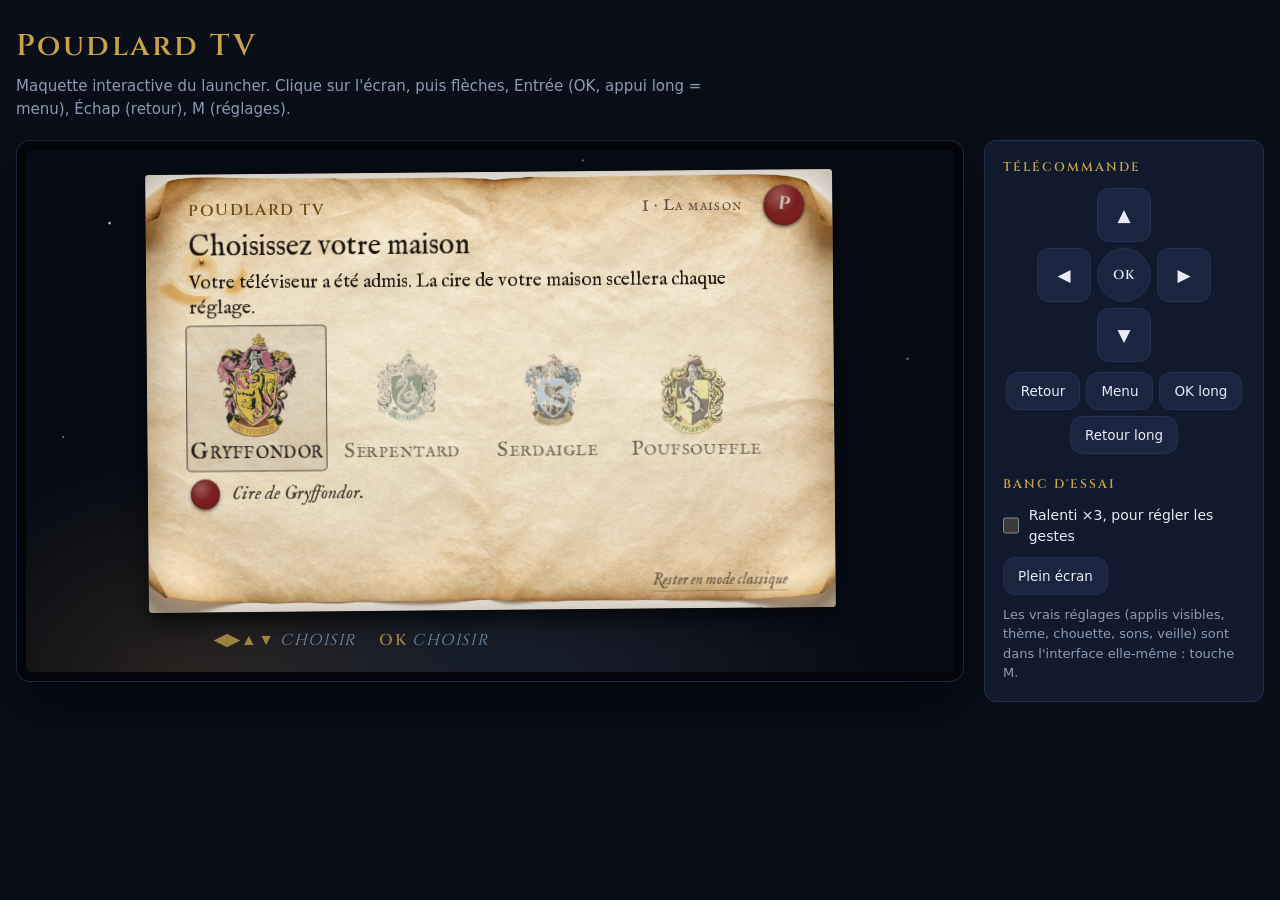
==== commit 2d192036: "0.3: first device round (app launch, links, Home, memory, idle cost, fonts, music, 960x540) From the" ====
--- a/app/index.html
+++ b/app/index.html
@@ -4,11 +4,16 @@
 <meta charset="utf-8">
 <meta name="viewport" content="width=device-width,initial-scale=1">
 <title>Poudlard TV</title>
-<link rel="preconnect" href="https://fonts.googleapis.com">
-<link rel="preconnect" href="https://fonts.gstatic.com" crossorigin>
-<link rel="stylesheet" href="https://fonts.googleapis.com/css2?family=Cinzel:wght@500;600;700&family=Cinzel+Decorative:wght@700&family=EB+Garamond:ital,wght@0,500;0,600;1,500&family=IM+Fell+English:ital@0;1&family=IM+Fell+English+SC&display=swap">
+<!-- Fonts embedded in assets/fonts/ (OFL): no request leaves the page. The four faces of the first screen are
+     preloaded so the first frame is drawn in them. -->
+<link rel="preload" href="assets/fonts/cinzel-latin.woff2" as="font" type="font/woff2" crossorigin>
+<link rel="preload" href="assets/fonts/cinzel-decorative-700-latin.woff2" as="font" type="font/woff2" crossorigin>
+<link rel="preload" href="assets/fonts/eb-garamond-latin.woff2" as="font" type="font/woff2" crossorigin>
+<link rel="preload" href="assets/fonts/im-fell-english-latin.woff2" as="font" type="font/woff2" crossorigin>
+<link rel="stylesheet" href="css/fonts.css">
 <link rel="stylesheet" href="css/base.css">
 <link rel="stylesheet" href="css/shared.css">
+<link rel="stylesheet" href="css/focus.css">
 <link rel="stylesheet" href="css/owl.css">
 <link rel="stylesheet" href="css/rappeltout.css">
 <link rel="stylesheet" href="css/beuglante.css">
--- a/app/css/fonts.css
+++ b/app/css/fonts.css
@@ -0,0 +1,37 @@
+/* The interface's fonts, embedded (assets/fonts/, SIL Open Font License 1.1, one OFL-<family>.txt per family).
+   No request leaves the page: the APK has no network permission, and the mock-up no longer calls Google Fonts.
+   Files: woff2 from Google Fonts, latin + latin-ext subsets (French needs only latin: é è à ç œ « » ’ —).
+   Cinzel and EB Garamond (roman) are variable (wght 400–900 and 400–800): one file serves every weight.
+   font-display: block — the files are local, they arrive in a few milliseconds; a short block avoids drawing the
+   first frame in Georgia and re-laying the page out a moment later (a visible jump on the TV). If a file is
+   missing, the browser falls back at once to the families listed in base.css. */
+@font-face { font-family: "Cinzel"; font-style: normal; font-weight: 400 900; font-display: block;
+  src: url("../assets/fonts/cinzel-latin.woff2") format("woff2");
+  unicode-range: U+0000-00FF, U+0131, U+0152-0153, U+02BB-02BC, U+02C6, U+02DA, U+02DC, U+0304, U+0308, U+0329, U+2000-206F, U+20AC, U+2122, U+2191, U+2193, U+2212, U+2215, U+FEFF, U+FFFD; }
+@font-face { font-family: "Cinzel"; font-style: normal; font-weight: 400 900; font-display: block;
+  src: url("../assets/fonts/cinzel-latin-ext.woff2") format("woff2");
+  unicode-range: U+0100-02BA, U+02BD-02C5, U+02C7-02CC, U+02CE-02D7, U+02DD-02FF, U+0304, U+0308, U+0329, U+1D00-1DBF, U+1E00-1E9F, U+1EF2-1EFF, U+2020, U+20A0-20AB, U+20AD-20C4, U+2113, U+2C60-2C7F, U+A720-A7FF; }
+@font-face { font-family: "Cinzel Decorative"; font-style: normal; font-weight: 700; font-display: block;
+  src: url("../assets/fonts/cinzel-decorative-700-latin.woff2") format("woff2");
+  unicode-range: U+0000-00FF, U+0131, U+0152-0153, U+02BB-02BC, U+02C6, U+02DA, U+02DC, U+0304, U+0308, U+0329, U+2000-206F, U+20AC, U+2122, U+2191, U+2193, U+2212, U+2215, U+FEFF, U+FFFD; }
+@font-face { font-family: "Cinzel Decorative"; font-style: normal; font-weight: 700; font-display: block;
+  src: url("../assets/fonts/cinzel-decorative-700-latin-ext.woff2") format("woff2");
+  unicode-range: U+0100-02BA, U+02BD-02C5, U+02C7-02CC, U+02CE-02D7, U+02DD-02FF, U+0304, U+0308, U+0329, U+1D00-1DBF, U+1E00-1E9F, U+1EF2-1EFF, U+2020, U+20A0-20AB, U+20AD-20C4, U+2113, U+2C60-2C7F, U+A720-A7FF; }
+@font-face { font-family: "EB Garamond"; font-style: normal; font-weight: 400 800; font-display: block;
+  src: url("../assets/fonts/eb-garamond-latin.woff2") format("woff2");
+  unicode-range: U+0000-00FF, U+0131, U+0152-0153, U+02BB-02BC, U+02C6, U+02DA, U+02DC, U+0304, U+0308, U+0329, U+2000-206F, U+20AC, U+2122, U+2191, U+2193, U+2212, U+2215, U+FEFF, U+FFFD; }
+@font-face { font-family: "EB Garamond"; font-style: normal; font-weight: 400 800; font-display: block;
+  src: url("../assets/fonts/eb-garamond-latin-ext.woff2") format("woff2");
+  unicode-range: U+0100-02BA, U+02BD-02C5, U+02C7-02CC, U+02CE-02D7, U+02DD-02FF, U+0304, U+0308, U+0329, U+1D00-1DBF, U+1E00-1E9F, U+1EF2-1EFF, U+2020, U+20A0-20AB, U+20AD-20C4, U+2113, U+2C60-2C7F, U+A720-A7FF; }
+@font-face { font-family: "EB Garamond"; font-style: italic; font-weight: 500; font-display: block;
+  src: url("../assets/fonts/eb-garamond-italic-latin.woff2") format("woff2");
+  unicode-range: U+0000-00FF, U+0131, U+0152-0153, U+02BB-02BC, U+02C6, U+02DA, U+02DC, U+0304, U+0308, U+0329, U+2000-206F, U+20AC, U+2122, U+2191, U+2193, U+2212, U+2215, U+FEFF, U+FFFD; }
+@font-face { font-family: "EB Garamond"; font-style: italic; font-weight: 500; font-display: block;
+  src: url("../assets/fonts/eb-garamond-italic-latin-ext.woff2") format("woff2");
+  unicode-range: U+0100-02BA, U+02BD-02C5, U+02C7-02CC, U+02CE-02D7, U+02DD-02FF, U+0304, U+0308, U+0329, U+1D00-1DBF, U+1E00-1E9F, U+1EF2-1EFF, U+2020, U+20A0-20AB, U+20AD-20C4, U+2113, U+2C60-2C7F, U+A720-A7FF; }
+@font-face { font-family: "IM Fell English"; font-style: normal; font-weight: 400; font-display: block;
+  src: url("../assets/fonts/im-fell-english-latin.woff2") format("woff2"); }
+@font-face { font-family: "IM Fell English"; font-style: italic; font-weight: 400; font-display: block;
+  src: url("../assets/fonts/im-fell-english-italic-latin.woff2") format("woff2"); }
+@font-face { font-family: "IM Fell English SC"; font-style: normal; font-weight: 400; font-display: block;
+  src: url("../assets/fonts/im-fell-english-sc-latin.woff2") format("woff2"); }
--- a/app/css/base.css
+++ b/app/css/base.css
@@ -1,26 +1,52 @@
-/* Socle : jetons, banc d'essai, scène TV, transitions d'écrans, effets partagés.
-   L'interface TV elle-même vit dans `.stage` et se mesure en cqw (1 cqw = 1 % de la largeur de l'écran). */
+/* Foundation: tokens, test bench, TV stage, screen transitions, shared effects.
+   The TV interface itself lives inside `.stage` and is measured in cqw (1 cqw = 1% of the screen width). */
 :root {
-  /* Banc d'essai */
+  /* Test bench */
   --bg: #090e19; --panel: #111a2c; --line: #24324f; --fg: #e7ebf3; --muted: #8e9bb4;
-  /* Palette de l'interface (blueprint) */
+  /* Interface palette (blueprint) */
   --night: #070B14; --stone: #1C2230; --moon: #C9D9EA; --mist: #8FB3D9; --ivory: #F1EBDD;
   --gold-light: #F1D58A; --gold: #C9A24A; --gold-dark: #6E4C14; --candle: #FFB457; --parchment: #E8D9B5; --ink: #1B1510;
-  --wax: #7a1f1f; --house-glow: #ffb457;
-  /* Trois familles, trois rôles */
-  --display: "Cinzel", "Trajan Pro", Georgia, serif;        /* gravé : heure, noms, plaques, titres */
-  --body: "EB Garamond", Garamond, Georgia, serif;           /* lu : date, états, réglages */
-  --fell: "IM Fell English", "EB Garamond", Georgia, serif;  /* écrit par un sorcier : Carte, Bibliothèque, Lettre */
+  /* House palette: four tokens, set by html[data-house] below (never inline). Neutral = Gryffindor's red wax, candle glow. */
+  --wax: #7a1f1f; --house-glow: #ffb457; --house-ink: #3a1810; --house-night: #140a0c;
+  /* Three families, three roles (all SIL OFL, bundled in assets/fonts/) */
+  --display: "Cinzel", Georgia, serif;                       /* engraved: time, names, plates, titles */
+  --body: "EB Garamond", Garamond, Georgia, serif;           /* read: date, states, settings */
+  --fell: "IM Fell English", "EB Garamond", Georgia, serif;  /* written by a wizard: Map, Library, Letter */
   --title: var(--display); --serif: var(--body); --book: var(--fell);
   --ui: "Segoe UI", system-ui, sans-serif;
-  --k: 1;                      /* facteur de temps : 3 en ralenti */
+  /* Type scale at 3 m: nothing below --t-hint. Safe area: nothing closer to an edge than --safe-x / --safe-y.
+     On the TV the WebView lays out at 960x540 CSS px (DPR 2): hint 16 px, body 20, label 22, title 27, clock 61 CSS px,
+     drawn at twice that on the 1080p panel; the same proportions as a 1920x1080 browser at DPR 1 (cqw scale with it). */
+  --text-scale: 1;
+  /* TV reading distance (3 m, 1080p): hints 1.7 cqw ≈ 33 px, body 2.1 ≈ 40 px, labels 2.3, titles 2.8, the clock 6.4.
+     Capitals are tracked lightly (.1em): wide tracking reads as decoration on a TV, not as text. */
+  --t-hint: calc(var(--text-scale) * 1.7cqw); --t-body: calc(var(--text-scale) * 2.1cqw); --t-label: calc(var(--text-scale) * 2.3cqw); --t-title: calc(var(--text-scale) * 2.8cqw); --t-clock: calc(var(--text-scale) * 6.4cqw);
+  --safe-x: 5cqw; --safe-y: 4.5cqw; --track-wide: .1em; --track-tight: .06em;
+  /* Focus grammar (focus.css): rest → focus → press → land. The focus is a slow breath (--t-focus, --ease-breath):
+     the gold rises in the logo and the scale settles without a bounce. --t-land stays at 200 ms, the time home.js
+     keeps .is-land on the app. */
+  --t-focus: 560ms; --t-press-in: 120ms; --t-press-out: 300ms; --t-land: 200ms;
+  --ease-out: cubic-bezier(.25, .7, .2, 1); --ease-settle: cubic-bezier(.3, .5, .15, 1);
+  --ease-breath: cubic-bezier(.42, 0, .12, 1);       /* slow in, long soft settle, no overshoot */
+  /* Screen transitions (router.js removes the leaving layer after 700 ms, 820 for the crane: nothing longer here).
+     One scene curve for the camera moves, a plain ease for the fades, a short candle-snuff. */
+  --t-scene: 700ms; --t-scene-fade: 600ms; --t-snuff: 260ms;
+  --ease-scene: cubic-bezier(.55, .02, .18, 1); --ease-fade: cubic-bezier(.35, 0, .25, 1);
+  --k: 1;                      /* time factor: 3 in slow motion */
   color-scheme: dark;
 }
 :root[data-slow="1"] { --k: 3; }
+html[data-text="grand"] { --text-scale: 1.25; }   /* "Taille du texte : Grand" (config.text) */
+/* The four houses: wax (seals), glow (candle, focus rings), ink (strokes on parchment), night (the Parapet's shade). */
+html[data-house="gryffondor"] { --wax: #7a1f1f; --house-glow: #ffb457; --house-ink: #3a1810; --house-night: #140a0c; }
+html[data-house="serpentard"] { --wax: #1f4a2e; --house-glow: #9fe3b8; --house-ink: #10261a; --house-night: #07130d; }
+html[data-house="serdaigle"] { --wax: #1f3a6b; --house-glow: #9fc4ff; --house-ink: #101c33; --house-night: #070e1c; }
+html[data-house="poufsouffle"] { --wax: #8a6a1c; --house-glow: #ffe28a; --house-ink: #2c2008; --house-night: #120e04; }
+html[data-house="none"] { --wax: #7a1f1f; --house-glow: #ffb457; --house-ink: #1B1510; --house-night: #070B14; }
 * { box-sizing: border-box; }
 html, body { margin: 0; background: var(--bg); color: var(--fg); font-family: var(--ui); font-size: 15px; line-height: 1.5; }
 
-/* ---- Banc d'essai (hors TV) ---- */
+/* ---- Test bench (outside the TV) ---- */
 .bench { max-width: 1360px; margin: 0 auto; padding: 24px max(16px, env(safe-area-inset-left)) 48px; display: grid; gap: 20px; }
 .bench-head h1 { font-family: var(--title); font-weight: 600; letter-spacing: .08em; font-size: clamp(22px, 3vw, 30px); color: var(--gold); margin: 0; }
 .bench-head p { margin: 6px 0 0; color: var(--muted); max-width: 76ch; }
@@ -40,27 +66,45 @@
 .toggle { display: flex; align-items: center; gap: 10px; font-size: 14px; cursor: pointer; margin-bottom: 10px; }
 .toggle input { width: 17px; height: 17px; accent-color: var(--gold); margin: 0; }
 
-/* ---- Scène TV ---- */
+/* ---- TV stage ---- */
 .stage { position: relative; width: 100%; aspect-ratio: 16 / 9; overflow: hidden; border-radius: 6px; background: #000; outline: none;
   container-type: inline-size; cursor: default; font-size: 1cqw; }
 .stage:fullscreen { border-radius: 0; width: 100vw; height: 100vh; aspect-ratio: auto; }
 .stage:focus-visible { box-shadow: 0 0 0 2px var(--gold); }
-.screen { position: absolute; inset: 0; overflow: hidden; transition: transform calc(var(--k) * 700ms) cubic-bezier(.65, 0, .25, 1), opacity calc(var(--k) * 600ms) ease; }
+/* A screen layer: no permanent clip-path or mask (a round clip on the layer would cost a full-screen mask texture under
+   every composited child on the TV); transitions move transform and opacity only. */
+.screen { position: absolute; inset: 0; overflow: hidden;
+  transition-property: transform, opacity;
+  transition-duration: calc(var(--k) * var(--t-scene)), calc(var(--k) * var(--t-scene-fade));
+  transition-timing-function: var(--ease-scene), var(--ease-fade); }
 .screen.enter-fade { opacity: 0; }
 .screen.leave-fade { opacity: 0; }
-.screen.enter-up { transform: translateY(100%); }     /* le nouvel écran monte depuis le bas */
+.screen.enter-up { transform: translateY(100%); }     /* the new screen rises from the bottom */
 .screen.leave-up { transform: translateY(-100%); }
 .screen.enter-down { transform: translateY(-100%); }
 .screen.leave-down { transform: translateY(100%); }
-.screen.enter-iris { clip-path: circle(0% at 50% 60%); }
+/* "Iris" (into the Room of Requirement): the room opens out of the dark, slightly drawn back, then settles (no clip-path). */
+.screen.enter-iris { opacity: 0; transform: scale(.94); }
 .screen.leave-iris { opacity: 0; }
-.screen { clip-path: circle(150% at 50% 60%); transition-property: transform, opacity, clip-path; }
+/* Camera moves (router.js): the crane down to Ollivanders (the Parapet lifts and grows a little while the shop window
+   rises from below), its reverse, and the candle-snuff into the Room of Requirement (a short fade to black, then the
+   Room fades in over --t-scene-fade). The crane travel is modest: a camera move, not a slide. */
+.screen.enter-crane { transform: translateY(34%); opacity: 0; }
+.screen.leave-crane { transform: translateY(-8%) scale(1.04); opacity: 0; }
+.screen.enter-uncrane { transform: translateY(-8%) scale(1.04); opacity: 0; }
+.screen.leave-uncrane { transform: translateY(34%); opacity: 0; }
+.screen.leave-snuff { opacity: 0; transition-duration: calc(var(--k) * var(--t-snuff)); transition-timing-function: var(--ease-fade); }
+.screen.enter-snuff { opacity: 0; }
+html:not([data-motion="auto"]) .screen.enter-crane, html:not([data-motion="auto"]) .screen.enter-uncrane { transform: none; }
+html:not([data-motion="auto"]) .screen.leave-crane, html:not([data-motion="auto"]) .screen.leave-uncrane { transform: none; }
+html:not([data-motion="auto"]) .screen { transition-duration: calc(var(--k) * 200ms); }
 
 .fx-dust { position: absolute; inset: 0; width: 100%; height: 100%; pointer-events: none; z-index: 40; }
-.fx-lumos { position: absolute; top: 0; left: 0; width: 6cqw; height: 6cqw; margin: -3cqw 0 0 -3cqw; border-radius: 50%; pointer-events: none; z-index: 45;
-  background: radial-gradient(closest-side, #fffef4, #ffe39acc 40%, #ffd06a00); }
+/* A soft halo, not a flash: the core is already translucent and the falloff is long. */
+.fx-lumos { position: absolute; top: 0; left: 0; width: 8cqw; height: 8cqw; margin: -4cqw 0 0 -4cqw; border-radius: 50%; pointer-events: none; z-index: 45;
+  background: radial-gradient(closest-side, #fff8e68a 0%, #ffe8b35a 30%, #ffc97a2a 60%, #ffd06a00 100%); }
 
 .screen-error { position: absolute; inset: 0; display: grid; place-content: center; gap: 1cqw; text-align: center; background: var(--night); }
-.screen-error .engraved { font-size: 2.4cqw; }
+.screen-error .engraved { font-size: var(--t-title); }
 
 @media (prefers-reduced-motion: reduce) { .screen { transition-duration: 1ms; } }
--- a/app/css/shared.css
+++ b/app/css/shared.css
@@ -1,54 +1,66 @@
-/* Matières et composants partagés par les écrans. */
+/* Materials and components shared by the screens. */
 
-/* Logo d'appli : ivoire gravé en creux au repos, or en relief en focus (classe is-focus sur un ancêtre, ou .lit sur le logo).
-   Cinq calques masqués par le même SVG (--m). Aucun filtre, aucun blur : le relief vient des décalages. */
+/* App logo: ivory engraved in relief at rest, embossed gold in focus (is-focus class on an ancestor, or .lit on the logo).
+   Five layers masked by the same SVG (--m). No filter, no blur: the relief comes from the offsets.
+   The gold is a cross-fade, not a switch: a gradient cannot transition, so it sits on the base layer's ::after
+   (inside the same mask) and only its opacity moves, on the focus breath (--t-focus, --ease-breath).
+   The shine and the molten gold move a gradient by transform (a pseudo-element wider / taller than the logo, clipped
+   by the mask), never by background-position: compositor only, no repaint per frame. */
 .app-logo { --m: none; position: relative; width: 100%; height: 100%; }
 .app-logo i { position: absolute; inset: 0; -webkit-mask: var(--m) center / contain no-repeat; mask: var(--m) center / contain no-repeat;
-  transition: opacity calc(var(--k) * 250ms), transform calc(var(--k) * 250ms), background-color calc(var(--k) * 250ms); }
+  transition: opacity calc(var(--k) * var(--t-focus)) var(--ease-breath), transform calc(var(--k) * var(--t-focus)) var(--ease-breath), background-color calc(var(--k) * var(--t-focus)) var(--ease-breath); }
 .app-logo.luma i { mask-mode: luminance; }
 .app-logo .l-ext { background: var(--gold-dark); transform: translateY(.16cqw); opacity: 0; }
 .app-logo .l-rimD { background: var(--night); opacity: .6; transform: translateY(.1cqw); }
 .app-logo .l-rimL { background: var(--moon); opacity: .35; transform: translateY(-.05cqw); }
 .app-logo .l-base { background: var(--ivory); opacity: .72; }
-.app-logo .l-shine { opacity: 0; mix-blend-mode: screen; background: linear-gradient(105deg, transparent 40%, #FFF8E0 50%, transparent 60%); background-size: 260% 100%; background-position: 160% 0; }
+.app-logo .l-base::after { content: ""; position: absolute; inset: 0; opacity: 0; transition: opacity calc(var(--k) * var(--t-focus)) var(--ease-breath);
+  background: linear-gradient(165deg, #FFF6CF 0%, #F3D27A 22%, #C08F35 46%, #F6DD8F 62%, #A26F24 82%, #F1CF7C 100%); }
+.app-logo .l-shine { opacity: 0; overflow: hidden; }
+.app-logo .l-shine::before { content: ""; position: absolute; top: 0; bottom: 0; left: 0; width: 260%; transform: translateX(-98.5%);
+  background: linear-gradient(105deg, transparent 38%, #FFF8E07a 50%, transparent 62%); }
 .is-focus .app-logo .l-ext, .app-logo.lit .l-ext { opacity: 1; }
 .is-focus .app-logo .l-rimL, .app-logo.lit .l-rimL { opacity: .9; transform: translateY(-.08cqw); }
 .is-focus .app-logo .l-rimD, .app-logo.lit .l-rimD { opacity: .7; transform: translateY(.1cqw); }
-.is-focus .app-logo .l-base, .app-logo.lit .l-base { opacity: 1; background: linear-gradient(165deg, #FFF6CF 0%, #F3D27A 22%, #C08F35 46%, #F6DD8F 62%, #A26F24 82%, #F1CF7C 100%); }
-.is-focus .app-logo .l-shine, .app-logo.lit .l-shine { opacity: 1; animation: logo-shine calc(var(--k) * 700ms) ease-out 1 forwards; }
-@keyframes logo-shine { from { background-position: 160% 0; } to { background-position: -60% 0; } }
-/* Or en fusion (Lumos) : le dégradé coule de haut en bas. */
-.app-logo.molten .l-base { background-size: 100% 300%; animation: logo-molten calc(var(--k) * 300ms) ease-in forwards; }
-@keyframes logo-molten { from { background-position: 0 0; } to { background-position: 0 100%; } }
+.is-focus .app-logo .l-base, .app-logo.lit .l-base { opacity: 1; }
+.is-focus .app-logo .l-base::after, .app-logo.lit .l-base::after { opacity: 1; }
+/* The shine: one slow pass, a breath after the gold has risen. */
+.is-focus .app-logo .l-shine, .app-logo.lit .l-shine { opacity: 1; }
+.is-focus .app-logo .l-shine::before, .app-logo.lit .l-shine::before { animation: logo-shine calc(var(--k) * 1200ms) cubic-bezier(.4, 0, .3, 1) calc(var(--k) * 120ms) 1 forwards; }
+@keyframes logo-shine { from { transform: translateX(-98.5%); } to { transform: translateX(36.9%); } }
+/* Molten gold (Lumos): the gradient flows from top to bottom, unhurried (the ::after grows to three logo heights and
+   slides up by two of them: the same picture as a background-size of 300 % moving to 100 %). */
+.app-logo .l-base { overflow: hidden; }
+.app-logo.molten .l-base::after { bottom: auto; height: 300%; animation: logo-molten calc(var(--k) * 700ms) cubic-bezier(.4, 0, .3, 1) forwards; }
+@keyframes logo-molten { from { transform: translateY(0); } to { transform: translateY(-66.667%); } }
 
-/* Texte gravé dans l'or / dans la pierre. */
-.engraved { font-family: var(--display); font-weight: 600; letter-spacing: .2em; text-transform: uppercase; color: var(--gold-light);
+/* Text engraved in gold / in stone. */
+.engraved { font-family: var(--display); font-weight: 600; letter-spacing: var(--track-wide); text-transform: uppercase; color: var(--gold-light);
   text-shadow: 0 -.05cqw 0 #FFF6CF59, 0 .1cqw .1cqw #000000b3; }
 .engraved.gold-text { background: linear-gradient(175deg, #FFF6CF 0%, #F3D27A 25%, #C08F35 50%, #F6DD8F 65%, #A26F24 85%, #F1CF7C 100%);
   -webkit-background-clip: text; background-clip: text; -webkit-text-fill-color: transparent; text-shadow: none; }
-.stone-text { font-family: var(--display); font-weight: 600; letter-spacing: .2em; text-transform: uppercase; color: var(--moon); opacity: .75;
+.stone-text { font-family: var(--display); font-weight: 600; letter-spacing: var(--track-wide); text-transform: uppercase; color: var(--moon); opacity: .75;
   text-shadow: 0 -.05cqw 0 #ffffff33, 0 .1cqw .15cqw #000000cc; }
 
-/* Parchemin (Carte, réglages, Lettre) : image générée si présente, sinon dégradé. */
+/* Parchment (Map, settings, Letter): the generated image if present, otherwise a gradient. */
 .parchment { position: relative; color: var(--ink); background: var(--parchment) url("../assets/parchment.jpg") center / cover no-repeat; box-shadow: 0 1.2cqw 2.4cqw #000a; }
 .parchment::after { content: ""; position: absolute; inset: 0; pointer-events: none; box-shadow: inset 0 0 4cqw #6b4a1a55; }
 
-/* Plaque de laiton. */
+/* Brass plate. */
 .brass { font-family: var(--fell); font-variant: small-caps; letter-spacing: .12em; color: #2b1a0c; padding: .35cqw 1.6cqw;
   background: linear-gradient(#e8d293, #b8954e 55%, #d9bb6b); box-shadow: inset 0 .08cqw 0 #fff6cf80, inset 0 -.08cqw 0 #5a3d0f, 0 .3cqw .6cqw #0009; border-radius: .2cqw; }
 
-/* Sceau de cire (couleur de maison). */
+/* Wax seal (house color). */
 .wax-seal { width: 2.6cqw; height: 2.6cqw; border-radius: 50%; background: radial-gradient(circle at 35% 30%, #ffffff40, transparent 45%), var(--wax, #7a1f1f);
   box-shadow: inset 0 0 0 .22cqw #00000030, inset 0 .1cqw .3cqw #ffffff30, 0 .2cqw .4cqw #0008; }
 
-/* Bande d'aide en bas d'écran. */
-.keyhint { position: absolute; left: 50%; bottom: 1.6cqw; transform: translateX(-50%); display: flex; gap: 2.4cqw; white-space: nowrap;
-  font-family: var(--display); font-size: 1.1cqw; letter-spacing: .25em; text-transform: uppercase; color: var(--mist); opacity: .6; transition: opacity calc(var(--k) * 600ms); }
+/* Help strip at the bottom of the screen. */
+.keyhint { position: absolute; left: 50%; bottom: calc(var(--safe-y) - 2.4cqw); transform: translateX(-50%); display: flex; gap: 2.4cqw; white-space: nowrap;
+  font-family: var(--display); font-size: var(--t-hint); letter-spacing: var(--track-wide); text-transform: uppercase; color: var(--mist); opacity: .75; transition: opacity calc(var(--k) * 600ms); }
 .keyhint b { font-weight: 600; color: var(--gold); margin-right: .5cqw; }
 .keyhint.hidden { opacity: 0; }
 
-/* Grain de pellicule : tuile de bruit déplacée par pas, coût nul. Posée par main.js sur la scène. */
-.film-grain { position: absolute; inset: -10%; pointer-events: none; z-index: 60; opacity: .045; mix-blend-mode: overlay;
-  background-repeat: repeat; animation: grain-step 1s steps(8) infinite; }
-@keyframes grain-step { 0% { transform: translate(0, 0); } 25% { transform: translate(-3%, 2%); } 50% { transform: translate(2%, -3%); } 75% { transform: translate(-1%, -2%); } 100% { transform: translate(3%, 1%); } }
-html[data-motion="economie"] .film-grain { display: none; }
+/* Quill writing, shared: a line appears as if just written (the boot clock). Opacity and a short slide only: a
+   clip-path reveal would repaint every frame. */
+.write-in { animation: write-in calc(var(--k) * 420ms) cubic-bezier(.2, .7, .2, 1) both; }
+@keyframes write-in { from { opacity: 0; transform: translateX(-.6cqw); } to { opacity: 1; transform: none; } }
--- a/app/css/focus.css
+++ b/app/css/focus.css
@@ -0,0 +1,22 @@
+/* One focus grammar for every screen: rest → focus (--t-focus) → press (--t-press-in / --t-press-out) → land (--t-land).
+   The screens keep their own look (gold, ivory frame, ink underline); these classes only add the shared timings.
+   .is-press: set by the screens on the 'okdown' action (input.js), removed on 'ok' / 'longok'.
+   .is-land : set by the Parapet for --t-land after Hedwig lands (a small settle of the focused app).
+   The press is the only quick move of the grammar; the release and the focus itself breathe (--ease-breath). */
+.is-focus.is-press { transition: transform calc(var(--k) * var(--t-press-in)) var(--ease-out); }
+.is-focus:not(.is-press) { transition-duration: calc(var(--k) * var(--t-press-out)); }
+.home-app.is-focus.is-press { transform: scale(1.25); }
+.map-cell.is-focus.is-press { transform: scale(1); }
+.cls-tile.is-focus.is-press .cls-plate { transform: scale(1.02); }
+.set-btn.is-focus.is-press, .sort-btn.is-focus.is-press { transform: scale(.985); }
+/* The Admission Letter (sorting.css): the inked item gives a little under the finger, then settles back. */
+.sort-cell.is-focus.is-press { transform: scale(1.01); }
+.sort-shield.is-focus.is-press { transform: translateY(-.2cqw) scale(1.03); }
+.sort-enum.is-focus.is-press { transform: translateX(.3cqw) scale(.99); }
+.sort-link.is-focus.is-press { transform: translateX(-.2cqw) scale(.97); }
+.home-bar-item.is-focus.is-press { transform: scale(1.06); }
+/* Hedwig's weight: the app dips by six thousandths and comes back, over the 200 ms home.js keeps the class. */
+.home-app.is-land { animation: focus-land calc(var(--k) * var(--t-land)) var(--ease-settle); }
+@keyframes focus-land { 0% { transform: scale(1.28); } 45% { transform: scale(1.272); } 100% { transform: scale(1.28); } }
+html:not([data-motion="auto"]) .is-land { animation: none; }
+html:not([data-motion="auto"]) .is-focus.is-press, html:not([data-motion="auto"]) .is-focus:not(.is-press) { transition-duration: calc(var(--k) * 200ms); }
--- a/app/css/rappeltout.css
+++ b/app/css/rappeltout.css
@@ -1,44 +1,57 @@
-/* Rappeltout : sphère de verre (menu contextuel partagé). Préfixe .rpt-.
-   Verre en dégradés radiaux (corps sombre, reflet de lune en haut à gauche, retour de lumière en bas à droite),
-   ombres statiques seulement ; en mouvement : transform et opacity, rien d'autre.
-   La ligne choisie porte .is-on (l'écran appelant garde son unique .is-focus sous le voile). */
+/* Rappeltout (Remembrall): glass sphere (shared context menu). Prefix .rpt-.
+   Glass made of radial gradients (dark body, moon reflection at the top left, bounced light at the bottom right),
+   static shadows only; in motion: transform and opacity, nothing else, and only while it opens or closes.
+   The sphere's width is set by rappeltout.js from its text (aspect-ratio 1 makes the height); a label wraps on
+   two lines rather than widening the sphere past the screen. The chosen line carries .is-on (the calling screen
+   keeps its single .is-focus under the veil). */
 
 .rpt-veil { position: absolute; inset: 0; z-index: 70; background: var(--night); opacity: 0; pointer-events: none;
   transition: opacity calc(var(--k) * 200ms) ease; }
-.rpt-veil.is-on { opacity: .5; }
+.rpt-veil.is-on { opacity: .55; }
 
-.rpt-orb { position: absolute; z-index: 71; min-width: 17cqw; aspect-ratio: 1; border-radius: 50%; display: flex; align-items: center; justify-content: center;
+.rpt-orb { position: absolute; z-index: 71; min-width: 17cqw; aspect-ratio: 1; box-sizing: border-box; border-radius: 50%; display: flex; align-items: center; justify-content: center;
   padding: 2cqw 2.6cqw; color: var(--moon); text-align: center; pointer-events: none; transform-origin: 50% 50%;
   background:
-    radial-gradient(circle at 32% 24%, #ffffff66 0%, #ffffff1a 14%, #ffffff00 34%),     /* reflet de lune */
-    radial-gradient(circle at 70% 84%, #c9d9ea33 0%, #c9d9ea00 38%),                    /* retour de lumière */
-    radial-gradient(circle at 50% 56%, #1c2230f2 0%, #121a28f4 58%, #070b14fa 100%);     /* corps du verre */
+    radial-gradient(circle at 32% 24%, #ffffff66 0%, #ffffff1a 14%, #ffffff00 34%),     /* moon reflection */
+    radial-gradient(circle at 70% 84%, #c9d9ea33 0%, #c9d9ea00 38%),                    /* bounced light */
+    radial-gradient(circle at 50% 56%, #1c2230f2 0%, #121a28f4 58%, #070b14fa 100%);     /* body of the glass */
   box-shadow: inset 0 0 0 .1cqw #c9d9ea4d, inset -.4cqw -.6cqw 1.8cqw #00000099, inset .3cqw .4cqw 1.2cqw #ffffff14, 0 1.4cqw 2.6cqw #000c;
   opacity: 0; transform: scale(.6);
   transition: transform calc(var(--k) * 250ms) cubic-bezier(.2, .9, .3, 1.18), opacity calc(var(--k) * 200ms) ease; }
-.rpt-orb.is-on { opacity: 1; transform: scale(1); }
+.rpt-orb.is-on { opacity: 1; transform: none; }
 .rpt-orb.is-off { opacity: 0; transform: scale(.82); transition-duration: calc(var(--k) * 180ms); }
 .rpt-orb.is-reduced { transform: none; transition: opacity calc(var(--k) * 200ms) ease; }
 .rpt-orb.is-reduced.is-off { transform: none; }
+/* Too many lines for any sphere that fits the screen: a rounded pane of the same glass. */
+.rpt-orb.is-tall { aspect-ratio: auto; border-radius: 3cqw; padding: 2.2cqw 2.8cqw; }
 
-/* Filet de verre en bas de la sphère : une courbe claire, statique. */
+/* Glass rim at the bottom of the sphere: a light curve, static. */
 .rpt-orb::after { content: ""; position: absolute; left: 18%; right: 18%; bottom: 7%; height: 10%; border-radius: 50%; pointer-events: none;
   border-bottom: .12cqw solid #c9d9ea2e; }
+.rpt-orb.is-tall::after { display: none; }
 
-.rpt-body { display: flex; flex-direction: column; align-items: center; gap: .15cqw; }
+.rpt-body { display: flex; flex-direction: column; align-items: center; gap: .15cqw; max-width: 34cqw; }
 .rpt-body.is-refuse { animation: rpt-refuse calc(var(--k) * 240ms) ease-in-out 1; }
 @keyframes rpt-refuse { 0%, 100% { transform: rotate(0); } 25% { transform: rotate(-1.5deg); } 75% { transform: rotate(1.5deg); } }
 
-/* Titre : le nom de l'appli, Cinzel gravé, 1.5 cqw minimum (lisible à 3 m). */
-.rpt-title { font-family: var(--display); font-weight: 600; font-size: 1.5cqw; letter-spacing: .2em; text-transform: uppercase; color: var(--gold);
-  margin-bottom: .6cqw; white-space: nowrap; }
+/* Title: the app name, engraved Cinzel, 1.5 cqw minimum (readable from 3 m); wraps rather than widening the sphere. */
+.rpt-title { max-width: 30cqw; font-family: var(--display); font-weight: 600; font-size: var(--t-hint); line-height: 1.25; letter-spacing: var(--track-wide); text-transform: uppercase; color: var(--gold);
+  margin-bottom: .6cqw; text-wrap: balance; overflow-wrap: anywhere; }
 .rpt-title:empty { display: none; }
 
-/* Lignes : la couleur change d'un coup (pas de transition de couleur), opacité et transform seulement. */
-.rpt-line { position: relative; font-family: var(--body); font-weight: 500; font-size: 1.9cqw; line-height: 1.28; white-space: nowrap; opacity: .72;
-  padding: 0 1.6cqw; transition: opacity calc(var(--k) * 150ms), transform calc(var(--k) * 150ms); }
+/* The lines' window and track (the track slides only when the window is smaller than the list). */
+.rpt-list { position: relative; display: flex; flex-direction: column; align-items: center; }
+.rpt-list.is-window { overflow: hidden; align-self: stretch; }
+.rpt-track { position: relative; display: flex; flex-direction: column; align-items: center; gap: .15cqw; transition: transform calc(var(--k) * 150ms); }
+
+/* Lines: the colour changes at once (no colour transition), opacity and transform only. A long label takes two lines. */
+.rpt-line { position: relative; max-width: 30cqw; font-family: var(--body); font-weight: 500; font-size: var(--t-body); line-height: 1.22; opacity: .74;
+  padding: .1cqw 1.8cqw; text-wrap: balance; overflow-wrap: anywhere; transition: opacity calc(var(--k) * 150ms), transform calc(var(--k) * 150ms); }
 .rpt-line.is-on { opacity: 1; color: var(--gold-light); transform: translateX(.2cqw); }
-.rpt-line.is-on::before { content: "✦"; position: absolute; left: -.2cqw; top: 50%; transform: translateY(-50%); font-size: 1.1cqw; color: var(--gold); }
-.rpt-line.is-disabled { opacity: .38; font-style: italic; }
-.rpt-line.is-disabled.is-on { opacity: .55; color: var(--moon); }
-.rpt-line.is-disabled.is-on::before { color: var(--mist); }
+/* The chosen line's star, drawn (clip-path, static): the embedded fonts have no ✦ glyph, and a missing glyph makes
+   the browser search the system fonts while laying the sphere out. Centred on the first line. */
+.rpt-line.is-on::before { content: ""; position: absolute; left: .1cqw; top: calc(var(--t-body) * .61 + .1cqw - .55cqw); width: 1.1cqw; height: 1.1cqw; background: var(--gold);
+  clip-path: polygon(50% 0, 61% 39%, 100% 50%, 61% 61%, 50% 100%, 39% 61%, 0 50%, 39% 39%); }
+.rpt-line.is-disabled { opacity: .45; font-style: italic; }
+.rpt-line.is-disabled.is-on { opacity: .62; color: var(--moon); }
+.rpt-line.is-disabled.is-on::before { background: var(--mist); }
--- a/app/css/beuglante.css
+++ b/app/css/beuglante.css
@@ -1,13 +1,14 @@
-/* Beuglante : enveloppe rouge qui glisse du bas, tremble quatre fois, délivre un message en IM Fell et se consume.
-   La seule chose rouge vif de l'interface. Mouvement : transform et opacité seulement. */
+/* Beuglante (Howler): a red envelope that slides up from the bottom, shakes four times, delivers a message in IM Fell and burns out.
+   The only bright red thing in the interface. Motion: transform and opacity only, on arrival and departure; nothing
+   runs while it waits. The message is never cut: it wraps on as many lines as it needs. */
 
-.beuglante { position: absolute; left: 50%; bottom: 4.2cqw; z-index: 70; width: 46cqw; pointer-events: none;
+.beuglante { position: absolute; left: 50%; bottom: 6cqw; z-index: 70; width: 52cqw; max-width: calc(100cqw - 2 * var(--safe-x)); pointer-events: none;
   transform: translate(-50%, 140%); opacity: 1;
   transition: transform calc(var(--k) * 450ms) cubic-bezier(.2, .8, .2, 1), opacity calc(var(--k) * 700ms) ease; }
 .beuglante.is-in { transform: translate(-50%, 0); }
 .beuglante.is-burn { opacity: 0; transform: translate(-50%, -2.6cqw); transition-timing-function: ease-in, ease; }
 
-/* L'enveloppe : rouge cire, bords droits, rabat sombre et sceau. Le tremblement vit sur ce calque (rotate seul). */
+/* The envelope: wax red, straight edges, dark flap and seal. The shake lives on this layer (rotate only). */
 .beuglante-env { position: relative; padding: 2.4cqw 1.3cqw 1.3cqw; background: #B5121B; border-radius: .35cqw; transform-origin: 50% 100%;
   box-shadow: inset 0 .1cqw 0 #ff5a5a66, inset 0 -.12cqw 0 #5a0608, 0 1.2cqw 2.4cqw #000c; }
 .beuglante.is-shake .beuglante-env { animation: beuglante-shake calc(var(--k) * 640ms) ease-in-out 1; }
@@ -19,25 +20,25 @@
   87.5% { transform: rotate(-1.5deg); }
 }
 
-/* Rabat triangulaire (clip-path statique) et sceau de cire noire à liseré d'or. */
+/* Triangular flap (static clip-path) and black wax seal with a gold rim. */
 .beuglante-flap { position: absolute; left: 0; right: 0; top: 0; height: 2.6cqw; background: #8C0B12;
   clip-path: polygon(0 0, 100% 0, 50% 100%); }
 .beuglante-seal { position: absolute; left: 50%; top: 1.5cqw; width: 2.2cqw; height: 2.2cqw; transform: translateX(-50%); border-radius: 50%;
   background: radial-gradient(circle at 35% 30%, #ffffff2e, transparent 45%), #2a0608;
   box-shadow: inset 0 0 0 .18cqw #00000055, 0 0 0 .12cqw var(--gold-dark), 0 .2cqw .4cqw #0009; }
 
-/* La lettre elle-même : parchemin, encre, IM Fell. */
+/* The letter itself: parchment, ink, IM Fell. */
 .beuglante-paper { position: relative; background: var(--parchment); color: var(--ink); padding: 1.3cqw 1.8cqw; border-radius: .15cqw;
   box-shadow: inset 0 0 2.4cqw #6b4a1a33, 0 .3cqw .6cqw #0007; }
-.beuglante-msg { font-family: var(--fell); font-size: 2cqw; line-height: 1.3; text-align: center; }
+.beuglante-msg { font-family: var(--fell); font-size: var(--t-label); line-height: 1.3; text-align: center; text-wrap: pretty; overflow-wrap: anywhere; }
 
-/* L'action (au plus une) : OK la choisit, Retour ignore. Sur le rouge, en ivoire. */
-.beuglante-act { display: flex; align-items: baseline; justify-content: center; gap: .8cqw; margin-top: 1cqw; white-space: nowrap;
-  font-family: var(--body); font-size: 1.6cqw; color: var(--ivory); }
-.beuglante-act b { font-family: var(--display); font-weight: 600; font-size: 1.5cqw; letter-spacing: .2em; color: var(--gold-light); }
-.beuglante-act i { font-style: normal; font-size: 1.5cqw; opacity: .6; margin-left: 1.4cqw; }
+/* The action (one at most): OK picks it, Back ignores it. On the red, in ivory. */
+.beuglante-act { display: flex; flex-wrap: wrap; align-items: baseline; justify-content: center; gap: .4cqw .8cqw; margin-top: 1cqw;
+  font-family: var(--body); font-size: var(--t-hint); color: var(--ivory); }
+.beuglante-act b { font-family: var(--display); font-weight: 600; font-size: var(--t-hint); letter-spacing: var(--track-wide); color: var(--gold-light); }
+.beuglante-act i { font-style: normal; font-size: var(--t-hint); opacity: .6; margin-left: 1.4cqw; }
 
-/* Mouvement réduit : fondu 200 ms, pas de montée, pas de tremblement. */
+/* Reduced motion: 200 ms fade, no rise, no shake. */
 .beuglante.is-reduced { transform: translate(-50%, 0); opacity: 0; transition: opacity calc(var(--k) * 200ms) ease; }
 .beuglante.is-reduced.is-in { opacity: 1; }
 .beuglante.is-reduced.is-burn { opacity: 0; transform: translate(-50%, 0); }
--- a/app/css/screens/sorting.css
+++ b/app/css/screens/sorting.css
@@ -1,5 +1,7 @@
-/* La Lettre d'admission (premier lancement) : une lettre de parchemin posée de biais sur la nuit, écrite en IM Fell.
-   Préfixe .sort- ; tout en cqw ; transform et opacity seulement (plus un clip-path pour l'écriture à la plume). */
+/* The Admission Letter (first launch): a parchment letter laid at a slight angle on the night, written in IM Fell.
+   Prefix .sort-; everything in cqw; motion in transform and opacity only, nothing that loops.
+   Focus on parchment, one grammar for every control: the focused item is inked (dark ink plate, parchment letters)
+   and settles a little forward; the rest of the sheet stays as written. Lumos alone turns gold. */
 .screen-sorting { background: var(--night); }
 .sort-room { position: absolute; inset: 0; overflow: hidden; perspective: 160cqw; }
 .sort-stars { position: absolute; inset: 0; background:
@@ -11,116 +13,161 @@
 .sort-candle { position: absolute; left: -12cqw; bottom: -16cqw; width: 64cqw; height: 44cqw; pointer-events: none;
   background: radial-gradient(ellipse at 45% 70%, var(--house-glow) 0%, transparent 60%); opacity: .13; }
 
-/* ---- La lettre ---- */
-.sort-letter { position: absolute; left: 14cqw; right: 14cqw; top: 2.4cqw; bottom: 5.4cqw; border-radius: .4cqw; padding: 3cqw 4.2cqw 3cqw 4.6cqw;
-  transform: rotate(-.6deg) translateY(2cqw); opacity: 0; transition: transform calc(var(--k) * 700ms) cubic-bezier(.33, 0, .2, 1), opacity calc(var(--k) * 400ms) ease; }
-.is-open .sort-letter { transform: rotate(-.6deg) translateY(0); opacity: 1; }
+/* ---- The letter ----
+   Vertical budget (cqw, 56.25 for the whole screen): letter 2.4 → 49.6 (the key strip lives below 50.8), the sheet
+   inside it from 6.2 to 5.4 above the letter's bottom (35.6 cqw of content), the "classic mode" link under the sheet. */
+.sort-letter { position: absolute; left: 13cqw; right: 13cqw; top: 2.4cqw; bottom: 6.65cqw; border-radius: .4cqw;
+  transform: rotate(-.5deg) translateY(2cqw); opacity: 0; transition: transform calc(var(--k) * 700ms) cubic-bezier(.33, 0, .2, 1), opacity calc(var(--k) * 400ms) ease; }
+.is-open .sort-letter { transform: rotate(-.5deg) translateY(0); opacity: 1; }
 .sort-letter::before { content: ""; position: absolute; inset: 0; pointer-events: none; z-index: 1;
   background: linear-gradient(to bottom, #3a260e14, transparent 7%, transparent 93%, #3a260e1a), linear-gradient(to right, #3a260e10, transparent 6%, transparent 94%, #3a260e10); }
-.sort-kicker { font-family: var(--display); font-weight: 600; font-size: 1.3cqw; letter-spacing: .3em; text-transform: uppercase; color: var(--gold-dark); }
-.sort-step { position: absolute; top: 3.2cqw; right: 9.6cqw; font-family: var(--fell); font-variant: small-caps; font-size: 1.6cqw; letter-spacing: .1em; color: var(--ink); opacity: .65; }
-/* Le sceau de la lettre, en haut à droite, à la couleur de la maison du brouillon. */
-.sort-seal { position: absolute; top: 2cqw; right: 3.2cqw; width: 4.6cqw; height: 4.6cqw; display: grid; place-items: center; z-index: 2; transform: rotate(8deg); }
+.sort-kicker { position: absolute; left: 4.6cqw; top: 2.7cqw; font-family: var(--display); font-weight: 600; font-size: var(--t-hint); letter-spacing: var(--track-wide); text-transform: uppercase; color: var(--gold-dark); }
+.sort-step { position: absolute; top: 2.7cqw; right: 9.6cqw; font-family: var(--fell); font-variant: small-caps; font-size: var(--t-hint); letter-spacing: .08em; color: var(--ink); opacity: .7; }
+/* The letter's seal, at the top right, in the color of the draft's house. */
+.sort-seal { position: absolute; top: 1.6cqw; right: 3cqw; width: 4.4cqw; height: 4.4cqw; display: grid; place-items: center; z-index: 2; transform: rotate(8deg); }
 .sort-seal span { font-family: var(--display); font-weight: 700; font-size: 2cqw; color: #f1ebddcc; text-shadow: 0 .05cqw .1cqw #00000080; }
 .sort-seal.is-press { animation: sort-press calc(var(--k) * 200ms) cubic-bezier(.2, .9, .3, 1.2) both; }
 @keyframes sort-press { from { transform: rotate(8deg) scale(1.3); } to { transform: rotate(8deg) scale(1); } }
 
-/* La feuille : le contenu de la page courante ; elle tourne (glisse et se rabat légèrement) à chaque page. */
-.sort-sheet { position: absolute; left: 4.6cqw; right: 4.2cqw; top: 6.4cqw; bottom: 5.6cqw; transform-origin: 0 50%; }
+/* The sheet: the content of the current page; it turns (slides and folds slightly) on every page.
+   A column: the buttons row sits at the bottom of the sheet, always in the same place from page to page. */
+.sort-sheet { position: absolute; left: 4.6cqw; right: 4.2cqw; top: 6.2cqw; bottom: 5.4cqw; transform-origin: 0 50%;
+  display: flex; flex-direction: column; align-items: flex-start; }
+.sort-sheet > * { flex: none; max-width: 100%; }
 .sort-sheet.is-turn { animation: sort-turn calc(var(--k) * 420ms) cubic-bezier(.33, 0, .2, 1) both; }
 @keyframes sort-turn { from { transform: translateX(1.6cqw) rotateY(-6deg); opacity: 0; } to { transform: translateX(0) rotateY(0); opacity: 1; } }
 .sort-sheet.is-leave { transition: transform calc(var(--k) * 260ms) ease-in, opacity calc(var(--k) * 220ms) ease-in; transform: translateX(-1.6cqw) rotateY(6deg); opacity: 0; }
-/* Chaque ligne s'écrit à la plume, l'une après l'autre (--i = rang de la ligne).
-   `backwards` : l'état de départ tient pendant le délai, puis le clip-path retombe à `none` : rien ne rogne l'écusson
-   ou le bouton en focus (scale) une fois la ligne écrite. */
-.sort-line { animation: sort-write calc(var(--k) * 320ms) ease-out backwards; animation-delay: calc(var(--k) * (var(--i, 0) * 110ms + 120ms)); }
-@keyframes sort-write { from { clip-path: inset(0 100% 0 0); opacity: .6; } to { clip-path: inset(0 0 0 0); opacity: 1; } }
-/* Réécriture d'une valeur déjà posée : mêmes images, autre nom, pour que la classe relance bien l'animation. */
-.sort-write { animation: sort-rewrite calc(var(--k) * 250ms) ease-out backwards; animation-delay: 0ms; }
-@keyframes sort-rewrite { from { clip-path: inset(0 100% 0 0); } to { clip-path: inset(0 0 0 0); } }
+/* Each line comes in under the pen, one after another (--i = the line's rank): opacity and a short slide only
+   (compositor work, no clip-path repaint on the TV). `backwards`: hidden during its delay, then nothing remains. */
+.sort-line { animation: sort-write calc(var(--k) * 360ms) cubic-bezier(.25, .7, .2, 1) backwards; animation-delay: calc(var(--k) * (var(--i, 0) * 90ms + 120ms)); }
+@keyframes sort-write { from { opacity: 0; transform: translateX(-.6cqw); } to { opacity: 1; transform: none; } }
+/* Rewriting a value already laid down (a count, an option, a message). */
+.sort-write { animation: sort-rewrite calc(var(--k) * 260ms) ease-out backwards; animation-delay: 0ms; }
+@keyframes sort-rewrite { from { opacity: 0; transform: translateX(-.4cqw); } to { opacity: 1; transform: none; } }
 
-.sort-title { margin: 0 0 .8cqw; font-family: var(--fell); font-weight: 400; font-size: 3.2cqw; line-height: 1.1; color: var(--ink); }
-.sort-text { margin: 0 0 .55cqw; max-width: 62cqw; font-family: var(--fell); font-size: 1.7cqw; line-height: 1.32; color: var(--ink); }
-.sort-text-dim { opacity: .62; font-style: italic; }
+.sort-title { margin: 0 0 .7cqw; font-family: var(--fell); font-weight: 400; font-size: 3.1cqw; line-height: 1.1; color: var(--ink); }
+.sort-text { margin: 0 0 .6cqw; max-width: 62cqw; font-family: var(--fell); font-size: var(--t-body); line-height: 1.3; color: var(--ink); }
+.sort-text-dim { opacity: .7; font-style: italic; }
 
-/* Pied : le lien discret, présent sur chaque page. */
-.sort-foot { position: absolute; left: 4.6cqw; right: 4.2cqw; bottom: 2cqw; display: flex; justify-content: flex-end; z-index: 2; }
-.sort-link { font-family: var(--fell); font-style: italic; font-size: 1.55cqw; color: var(--ink); opacity: .55; padding: .3cqw .8cqw; border-radius: .25cqw; transition: opacity calc(var(--k) * 200ms), transform calc(var(--k) * 200ms), background-color calc(var(--k) * 200ms); }
-.sort-link.is-focus { opacity: 1; background: #1b151014; transform: translateX(-.2cqw); }
-.sort-link span { border-bottom: .07cqw solid #1b151066; }
+/* Footer: the discreet link, present on every page, under the sheet (never over the buttons). */
+.sort-foot { position: absolute; left: 4.6cqw; right: 4.2cqw; bottom: 1.6cqw; display: flex; justify-content: flex-end; z-index: 2; }
+.sort-link { position: relative; font-family: var(--fell); font-style: italic; font-size: var(--t-hint); line-height: 1.3; color: var(--ink); opacity: .62; padding: .3cqw 1cqw; border-radius: .3cqw;
+  transition: opacity calc(var(--k) * 200ms), transform calc(var(--k) * 200ms) var(--ease-out); }
+.sort-link span { position: relative; border-bottom: .07cqw solid #1b151066; }
 
-/* ---- Page I : les écussons ---- */
-.sort-shields { display: grid; grid-template-columns: repeat(4, 1fr); gap: 1.6cqw; margin: 1cqw 0 .8cqw; max-width: 62cqw; }
-.sort-shield { position: relative; display: grid; justify-items: center; gap: .3cqw; padding: .8cqw .4cqw .6cqw; border-radius: .5cqw; border: .1cqw solid transparent; opacity: .72;
-  transition: transform calc(var(--k) * 250ms) cubic-bezier(.3, .7, .2, 1), opacity calc(var(--k) * 200ms), border-color calc(var(--k) * 200ms), background-color calc(var(--k) * 200ms); }
-.sort-shield.is-on { opacity: 1; }
-.sort-shield.is-focus { opacity: 1; transform: translateY(-.35cqw) scale(1.06); border-color: #1b151055; background: #1b15100c; }
-.sort-shield-svg { width: 7.6cqw; height: 8.5cqw; overflow: visible; }
-.sort-shield-svg .rim { fill: none; stroke: var(--ink); stroke-width: 1.4; stroke-linejoin: round; opacity: .8; }
-.sort-shield-svg .rim.inner { stroke-width: .7; opacity: .35; }
-.sort-shield-svg .beast { fill: none; stroke: var(--ink); stroke-width: 1.6; stroke-linecap: round; stroke-linejoin: round; opacity: .9; }
+/* ---- The ink plate: one focus for every control on the parchment ----
+   A pseudo-element fades in (opacity only); the letters switch to parchment at once. */
+.sort-cell, .sort-enum, .sort-link, .sort-shield { isolation: isolate; }
+.sort-cell::before, .sort-enum::before, .sort-link::before { content: ""; position: absolute; inset: 0; z-index: -1; border-radius: inherit; background: var(--ink);
+  opacity: 0; transition: opacity calc(var(--k) * 140ms) ease-out; }
+.sort-cell.is-focus::before, .sort-enum.is-focus::before, .sort-link.is-focus::before { opacity: .92; }
+.sort-link.is-focus { opacity: 1; color: var(--parchment); transform: translateX(-.2cqw); }
+.sort-link.is-focus span { border-bottom-color: #e8d9b588; }
+
+/* ---- Page I: the crests ---- */
+.sort-shields { display: grid; grid-template-columns: repeat(4, 1fr); gap: 1.4cqw; width: 62cqw; margin: .8cqw 0 .6cqw; }
+.sort-shield { position: relative; display: grid; justify-items: center; gap: .3cqw; padding: .9cqw .4cqw .7cqw; border-radius: .5cqw; opacity: .62;
+  transition: transform calc(var(--k) * 260ms) var(--ease-out), opacity calc(var(--k) * 200ms); }
+/* The frame of the focused crest: drawn once, shown by opacity (an ink rule and a faint wash). */
+.sort-shield::before { content: ""; position: absolute; inset: 0; z-index: -1; border-radius: inherit; border: .16cqw solid #1b1510b0; background: #1b151012;
+  opacity: 0; transition: opacity calc(var(--k) * 160ms) ease-out; }
+.sort-shield.is-on { opacity: .9; }
+.sort-shield.is-focus { opacity: 1; transform: translateY(-.4cqw) scale(1.06); }
+.sort-shield.is-focus::before { opacity: 1; }
+/* The drawn achievement (crests.js fallback) in quill ink; the picture, when present, is shown as it is. */
+.sort-shield-svg { width: 7.2cqw; height: 9cqw; overflow: visible; }
+.sort-shield-svg.is-img { object-fit: contain; width: 8.6cqw; height: 10.4cqw; }
+.sort-shield-svg .rim { fill: none; stroke: var(--ink); stroke-width: 1.4; stroke-linejoin: round; opacity: .85; }
+.sort-shield-svg .rim.inner { stroke-width: .6; opacity: .35; }
+.sort-shield-svg .beast { fill: none; stroke: var(--ink); stroke-width: 1.5; stroke-linecap: round; stroke-linejoin: round; opacity: .9; }
+.sort-shield-svg .beast .fine { stroke-width: .8; }
+.sort-shield-svg .beast .stripe { stroke-width: 3; }
 .sort-shield-svg .beast .dot { fill: var(--ink); stroke: none; }
+.sort-shield-svg .helm { fill: none; stroke: var(--ink); stroke-width: 1.2; stroke-linecap: round; stroke-linejoin: round; opacity: .8; }
+.sort-shield-svg .helm.fine { stroke-width: .7; }
+.sort-shield-svg .mantle { fill: none; stroke: var(--ink); stroke-width: .7; stroke-linecap: round; opacity: .6; }
+.sort-shield-svg .banner { fill: none; stroke: var(--ink); stroke-width: .7; stroke-linejoin: round; opacity: .7; }
+.sort-shield-svg .banner-text { fill: var(--ink); font-family: var(--display); font-weight: 600; letter-spacing: .04em; }
 .sort-shield.is-on .sort-shield-svg .rim { stroke: var(--wax); stroke-width: 2; opacity: 1; }
-.sort-shield-name { font-family: var(--fell); font-variant: small-caps; font-size: 1.9cqw; letter-spacing: .06em; color: var(--ink); }
+.sort-shield.is-on .sort-shield-svg .banner-text { fill: var(--wax); }
+.sort-shield-name { font-family: var(--fell); font-variant: small-caps; font-size: var(--t-label); line-height: 1.1; letter-spacing: .04em; color: var(--ink); }
 .sort-shield.is-on .sort-shield-name::after { content: " ✦"; color: var(--wax); }
 .sort-wax { display: flex; align-items: center; gap: 1.2cqw; margin-top: .3cqw; }
 .sort-wax-seal { width: 3.2cqw; height: 3.2cqw; }
 .sort-wax-seal.is-press { animation: sort-press-seal calc(var(--k) * 200ms) cubic-bezier(.2, .9, .3, 1.2) both; }
 @keyframes sort-press-seal { from { transform: scale(1.3); } to { transform: scale(1); } }
-.sort-wax-text { font-family: var(--fell); font-style: italic; font-size: 1.65cqw; color: var(--ink); opacity: .75; }
+.sort-wax-text { font-family: var(--fell); font-style: italic; font-size: var(--t-body); color: var(--ink); opacity: .8; }
 
-/* ---- Page II : la grille des sortilèges ---- */
-.sort-count { margin: .2cqw 0 .7cqw; font-family: var(--fell); font-variant: small-caps; font-size: 1.7cqw; letter-spacing: .06em; color: var(--ink); opacity: .8; font-variant-numeric: tabular-nums; }
-.sort-grid { display: grid; grid-template-columns: repeat(5, minmax(0, 1fr)); gap: .45cqw .9cqw; max-width: 64cqw; }
-.sort-cell { position: relative; display: flex; align-items: center; gap: .6cqw; height: 3.3cqw; padding: 0 .6cqw; border-radius: .3cqw; color: var(--ink); opacity: .72;
-  transition: opacity calc(var(--k) * 200ms), transform calc(var(--k) * 200ms), background-color calc(var(--k) * 200ms); }
+/* ---- Page II: the list of spells ----
+   Names written out in full, never cut: 4 columns at body size; 5 or 6 (a long list) at hint size, on two lines if
+   a name needs it. No logo: the name is the spell. */
+.sort-count { margin: .1cqw 0 .6cqw; font-family: var(--fell); font-variant: small-caps; font-size: var(--t-body); letter-spacing: .05em; color: var(--ink); opacity: .82; font-variant-numeric: tabular-nums; }
+.sort-count.is-msg { font-variant: normal; font-style: italic; letter-spacing: 0; color: var(--wax); opacity: 1; }
+.sort-grid { --cols: 4; display: grid; grid-template-columns: repeat(var(--cols), minmax(0, 1fr)); gap: .45cqw .8cqw; width: 63cqw; }
+.sort-grid.is-empty { display: block; font-family: var(--fell); font-style: italic; font-size: var(--t-body); line-height: 1.3; color: var(--ink); opacity: .75; }
+.sort-cell { position: relative; display: flex; align-items: center; gap: .7cqw; min-height: 3.4cqw; padding: .35cqw .7cqw; border-radius: .35cqw; color: var(--ink); opacity: .74;
+  transition: opacity calc(var(--k) * 200ms), transform calc(var(--k) * 220ms) var(--ease-out); }
 .sort-cell.is-on { opacity: 1; }
-.sort-cell.is-focus { opacity: 1; background: #1b151014; transform: scale(1.05); }
-.sort-cell-name { flex: 1; min-width: 0; overflow: hidden; text-overflow: ellipsis; white-space: nowrap; font-family: var(--fell); font-variant: small-caps; font-size: 1.55cqw; letter-spacing: .03em; }
-/* La case : un carré d'encre, la coche à la plume apparaît (scale + opacity). */
-.sort-box { flex: none; width: 1.5cqw; height: 1.5cqw; border: .12cqw solid #1b1510aa; border-radius: .15cqw; display: grid; place-items: center; }
-.sort-box svg { width: 1.3cqw; height: 1.3cqw; fill: none; stroke: var(--ink); stroke-width: 3.2; stroke-linecap: round; stroke-linejoin: round;
+.sort-cell.is-focus { opacity: 1; color: var(--parchment); transform: scale(1.04); }
+.sort-cell-name { flex: 1; min-width: 0; font-family: var(--fell); font-size: var(--t-body); line-height: 1.1; overflow-wrap: anywhere; }
+.sort-grid.is-narrow .sort-cell { gap: .55cqw; padding: .3cqw .55cqw; }
+.sort-grid.is-narrow .sort-cell-name { font-size: var(--t-hint); }
+/* The box: an ink square, the pen tick appears (scale + opacity). */
+.sort-box { flex: none; width: 1.55cqw; height: 1.55cqw; border: .13cqw solid #1b1510aa; border-radius: .15cqw; display: grid; place-items: center; }
+.sort-box svg { width: 1.35cqw; height: 1.35cqw; fill: none; stroke: var(--ink); stroke-width: 3.2; stroke-linecap: round; stroke-linejoin: round;
   opacity: 0; transform: scale(.4) rotate(-10deg); transition: transform calc(var(--k) * 220ms) cubic-bezier(.2, .9, .3, 1.3), opacity calc(var(--k) * 150ms); }
 .sort-cell.is-on .sort-box svg { opacity: 1; transform: scale(1) rotate(0); }
 .sort-cell.is-on .sort-box { border-color: var(--wax); }
-.sort-inklogo { position: relative; display: inline-block; flex: none; }
-.sort-inklogo i { position: absolute; inset: 0; background: var(--ink); opacity: .85; -webkit-mask: var(--m) center / contain no-repeat; mask: var(--m) center / contain no-repeat; }
-.sort-inklogo i.luma { mask-mode: luminance; }
-.sort-inklogo.is-text { font-family: var(--display); font-weight: 600; font-size: 1cqw; letter-spacing: .1em; text-align: center; line-height: 1.5cqw; border: .08cqw solid #1b151066; border-radius: .2cqw; }
-/* Le refus, à l'encre de la maison (le rouge vif est réservé à la Beuglante). */
-.sort-msg { min-height: 1.9cqw; margin: .5cqw 0 0; font-family: var(--fell); font-style: italic; font-size: 1.55cqw; color: var(--wax); }
+.sort-cell.is-focus .sort-box { border-color: #e8d9b5cc; }
+.sort-cell.is-focus .sort-box svg { stroke: var(--parchment); }
 
-/* ---- Page III : Hedwige, sons, Lumos ---- */
-.sort-enum { display: flex; align-items: center; gap: 1.6cqw; margin: .5cqw 0 .3cqw; padding: .5cqw .9cqw; border-radius: .3cqw; max-width: 60cqw;
-  transition: background-color calc(var(--k) * 200ms), transform calc(var(--k) * 200ms); }
-.sort-enum.is-focus { background: #1b151012; transform: translateX(.2cqw); }
-/* Libellé et valeurs : une liste de réglages, donc EB Garamond (IM Fell reste à la phrase d'intro). */
-.sort-enum-label { min-width: 10cqw; font-family: var(--body); font-weight: 500; font-size: 2.05cqw; letter-spacing: .02em; color: var(--ink); }
+/* ---- Page III: Hedwig, sounds ---- */
+.sort-enum { position: relative; display: flex; align-items: center; gap: 1.6cqw; margin: .3cqw 0 .3cqw -.9cqw; padding: .45cqw .9cqw; border-radius: .35cqw; min-width: 44cqw; color: var(--ink);
+  transition: transform calc(var(--k) * 220ms) var(--ease-out); }
+.sort-enum.is-focus { color: var(--parchment); transform: translateX(.3cqw); }
+/* Label and values: a list of settings, hence EB Garamond (IM Fell stays on the intro sentence). */
+.sort-enum-label { min-width: 10cqw; font-family: var(--body); font-weight: 500; font-size: var(--t-label); letter-spacing: .02em; }
 .sort-opts { display: flex; gap: .8cqw; }
-.sort-opt { padding: .25cqw 1.1cqw; border-radius: 2cqw; border: .1cqw solid transparent; font-family: var(--body); font-weight: 500; font-size: 1.8cqw; color: var(--ink); opacity: .5;
-  transition: opacity calc(var(--k) * 200ms), border-color calc(var(--k) * 200ms), transform calc(var(--k) * 200ms); }
-.sort-opt.is-on { opacity: 1; border-color: #1b1510aa; font-weight: 600; }
-.sort-enum.is-focus .sort-opt.is-on { transform: scale(1.06); }
+.sort-opt { padding: .2cqw 1.1cqw; border-radius: 2cqw; border: .12cqw solid transparent; font-family: var(--body); font-weight: 500; font-size: var(--t-body); opacity: .55;
+  transition: opacity calc(var(--k) * 200ms), transform calc(var(--k) * 200ms); }
+.sort-opt.is-on { opacity: 1; border-color: currentColor; font-weight: 600; }
+.sort-enum.is-focus .sort-opt { opacity: .7; }
+.sort-enum.is-focus .sort-opt.is-on { opacity: 1; transform: scale(1.06); }
 
-/* Boutons à la plume ; Lumos est le seul en or. */
-.sort-btns { display: flex; gap: 1.4cqw; margin-top: 1.2cqw; }
-.sort-btn { position: relative; display: inline-flex; align-items: center; padding: .7cqw 2.2cqw; font-family: var(--fell); font-size: 2cqw; color: var(--ink);
-  border: .14cqw solid #1b151088; border-radius: .35cqw; transition: transform calc(var(--k) * 200ms), background-color calc(var(--k) * 200ms), color calc(var(--k) * 200ms); }
+/* ---- Page IV: the emergency exits, a two-column table (the key in Cinzel capitals, the effect in IM Fell) ---- */
+.sort-exits { display: grid; grid-template-columns: max-content minmax(0, 1fr); align-items: baseline; gap: .5cqw 1.6cqw; margin: .3cqw 0 .8cqw 1cqw; max-width: 61cqw; color: var(--ink); }
+.sort-exit-key { font-family: var(--display); font-weight: 600; font-size: var(--t-hint); letter-spacing: .08em; text-transform: uppercase; white-space: nowrap; }
+.sort-exit-what { font-family: var(--fell); font-size: var(--t-body); line-height: 1.25; }
+
+/* Pen-drawn buttons, in a row at the bottom of the sheet; Lumos is the only one in gold. */
+.sort-btns { display: flex; flex-wrap: wrap; gap: 1.4cqw; margin-top: auto; padding-top: 1cqw; }
+.sort-btn { position: relative; display: inline-flex; align-items: center; padding: .65cqw 2.2cqw; font-family: var(--fell); font-size: var(--t-label); line-height: 1.2; color: var(--ink);
+  border: .14cqw solid #1b151088; border-radius: .35cqw; transition: transform calc(var(--k) * 220ms) var(--ease-out); }
 .sort-btn::after { content: ""; position: absolute; inset: .22cqw; border: .06cqw solid #1b151055; border-radius: .2cqw; pointer-events: none; }
-.sort-btn.is-focus { background: var(--ink); color: var(--parchment); transform: scale(1.05); }
+.sort-btn.is-focus { background: var(--ink); color: var(--parchment); border-color: var(--ink); transform: scale(1.05); }
 .sort-btn.is-focus::after { border-color: #e8d9b566; }
-.sort-lumos { font-family: var(--display); font-weight: 600; font-size: 2.2cqw; letter-spacing: .26em; text-transform: uppercase; padding: .9cqw 3cqw; border-color: var(--gold-dark); }
+.sort-lumos { font-family: var(--display); font-weight: 600; font-size: var(--t-label); letter-spacing: var(--track-wide); text-transform: uppercase; padding: .75cqw 3cqw; border-color: var(--gold-dark); }
 .sort-lumos.is-focus { background: linear-gradient(165deg, #FFF6CF 0%, #F3D27A 22%, #C08F35 46%, #F6DD8F 62%, #A26F24 82%, #F1CF7C 100%); color: var(--ink); border-color: #6E4C14; }
 .sort-lumos.is-lit { transform: scale(1.12); }
 
-/* ---- Mouvement réduit : fondus de 200 ms et rien de plus ---- */
-.screen-sorting.is-reduced .sort-letter { transform: rotate(-.6deg); transition: opacity 200ms ease; }
+/* ---- Fitting the sheet (sorting.js fit()): tighter spacing when a page would run past the bottom ---- */
+.sort-sheet.is-dense .sort-title { margin-bottom: .4cqw; font-size: 2.8cqw; }
+.sort-sheet.is-dense .sort-text { margin-bottom: .35cqw; line-height: 1.22; }
+.sort-sheet.is-dense .sort-exits { row-gap: .25cqw; margin-bottom: .4cqw; }
+.sort-sheet.is-dense .sort-grid { row-gap: .25cqw; }
+.sort-sheet.is-dense .sort-cell { min-height: 3cqw; padding-top: .2cqw; padding-bottom: .2cqw; }
+.sort-sheet.is-dense .sort-btns { padding-top: .6cqw; }
+.sort-sheet.is-denser .sort-text, .sort-sheet.is-denser .sort-exit-what, .sort-sheet.is-denser .sort-cell-name, .sort-sheet.is-denser .sort-count { font-size: var(--t-hint); }
+.sort-sheet.is-denser .sort-shield-svg.is-img { height: 8.6cqw; }
+
+/* ---- Reduced motion: 200 ms fades and nothing more ---- */
+.screen-sorting.is-reduced .sort-letter { transform: rotate(-.5deg); transition: opacity 200ms ease; }
 .screen-sorting.is-reduced .sort-line, .screen-sorting.is-reduced .sort-write { animation: sort-fade 200ms ease backwards; animation-delay: 0ms; }
 .screen-sorting.is-reduced .sort-sheet.is-turn { animation: sort-fade 200ms ease both; }
 .screen-sorting.is-reduced .sort-sheet.is-leave { transform: none; transition-duration: 200ms; }
 .screen-sorting.is-reduced .sort-seal.is-press, .screen-sorting.is-reduced .sort-wax-seal.is-press { animation: sort-fade 200ms ease both; }
 .screen-sorting.is-reduced .sort-shield, .screen-sorting.is-reduced .sort-cell, .screen-sorting.is-reduced .sort-enum, .screen-sorting.is-reduced .sort-btn, .screen-sorting.is-reduced .sort-link,
 .screen-sorting.is-reduced .sort-opt, .screen-sorting.is-reduced .sort-lumos.is-lit, .screen-sorting.is-reduced .sort-wax-seal { transition-duration: 200ms; transform: none !important; }
-/* La coche apparaît en fondu, sans rotation ni échelle. */
+/* The tick fades in, without rotation or scale. */
 .screen-sorting.is-reduced .sort-box svg { transition: opacity 200ms ease; transform: none !important; }
 @keyframes sort-fade { from { opacity: 0; } to { opacity: 1; } }
--- a/app/css/screens/home.css
+++ b/app/css/screens/home.css
@@ -1,109 +1,198 @@
-/* Le Parapet (accueil) : un seul plan de cinéma. Décor froid, interactif chaud. */
+/* The Parapet (home): a single cinematic shot. Cold backdrop, warm interactive elements.
+   Budget: NOTHING moves at rest. The castle is drawn 1:1 (1920 x 1080 on a 960 x 540 CSS px screen at DPR 2), the
+   window glows are a canvas painted once, the mist is still, no layer is wider than the screen, no animation loops
+   (not even in Nox: the starfield is still, the clock moves once a minute). Movement answers a key, is transform /
+   opacity only and stops by itself. Zero blend mode, zero filter, zero clip-path animation. Sizes from the base.css
+   type scale, nothing below --t-hint. */
 .screen-home { background: var(--night); }
 .screen-home.no-castle .home-plane { background: radial-gradient(ellipse at 50% 30%, #122744, #050a14 70%); }
 
-/* Décor : image du château rendue plus large que l'écran, parallaxe légère avec le focus. */
-.home-plane { position: absolute; top: 0; bottom: 0; left: -4%; width: 108%; will-change: transform; transition: transform calc(var(--k) * 700ms) cubic-bezier(.33, 0, .2, 1); }
+/* Backdrop: the castle at the exact size of the screen (no parallax: a wider layer would be scaled, hence soft). */
+.home-plane { position: absolute; inset: 0; }
 .home-castle { position: absolute; inset: 0; width: 100%; height: 100%; object-fit: cover; object-position: 50% 45%; display: block; }
-.home-lights { position: absolute; inset: 0; width: 100%; height: 100%; }
-.home-moon { position: absolute; width: 22%; aspect-ratio: 1; transform: translate(-50%, -50%); border-radius: 50%; pointer-events: none; mix-blend-mode: screen;
-  background: radial-gradient(closest-side, #fff6d826, #fff6d800); opacity: .9; transition: opacity calc(var(--k) * 2s); }
-.home-mist { position: absolute; left: 0; bottom: 6%; width: 200%; height: 24%; pointer-events: none; mix-blend-mode: screen; opacity: .28;
-  background: url("../../assets/mist.png") repeat-x; background-size: 50% 100%; animation: home-mist calc(var(--k) * 260s) linear infinite; }
-.home-mist.fallback { background: radial-gradient(ellipse 12% 40% at 10% 70%, #c8daf028, transparent 70%), radial-gradient(ellipse 14% 36% at 30% 80%, #c8daf020, transparent 70%),
-  radial-gradient(ellipse 12% 40% at 60% 70%, #c8daf028, transparent 70%), radial-gradient(ellipse 14% 36% at 80% 80%, #c8daf020, transparent 70%); background-size: 100% 100%; }
-@keyframes home-mist { from { transform: translateX(0); } to { transform: translateX(-50%); } }
-html[data-motion="economie"] .home-mist { animation: none; }
-/* Le fondu : la nuit remonte doucement depuis le bas, les icônes s'y posent. Pas de bande. */
-.home-shade { position: absolute; inset: 0; pointer-events: none; background:
-  linear-gradient(to bottom, #070b1455 0%, #070b1400 18%), linear-gradient(to bottom, #070b1400 66%, #070b1466 82%, #070b14c8 100%), radial-gradient(ellipse at 50% 40%, #0000 60%, #00000055 100%); }
-.home-event { position: absolute; left: 0; top: 0; width: 10cqw; height: .08cqw; background: linear-gradient(90deg, #fff0, #ffffffb0); opacity: 0; pointer-events: none; transform-origin: 0 50%; }
+/* The lit windows: a static canvas (home.js drawLights, once). Boot lights it, Nox dims it: one opacity fade each. */
+.home-lights { position: absolute; inset: 0; width: 100%; height: 100%; transition: opacity calc(var(--k) * 900ms) var(--ease-fade); }
+.screen-home.booting:not(.boot-lit) .home-lights { opacity: 0; transition: none; }
+.screen-home.nox .home-lights { opacity: .35; transition-duration: calc(var(--k) * 3s); }
+.home-moon { position: absolute; width: 22%; aspect-ratio: 1; transform: translate(-50%, -50%); border-radius: 50%; pointer-events: none;
+  background: radial-gradient(closest-side, #fff6d81a, #fff6d800); opacity: .8; transition: opacity calc(var(--k) * 2s); }
+/* The mist: barely there, still. One layer exactly the width of the screen (mist.png is 960 x 130, soft). Only the
+   Nox fly-by pushes it aside (home.js, one transform + opacity wave). */
+.home-mist { position: absolute; left: 0; bottom: 6%; width: 100%; height: 24%; pointer-events: none; opacity: .13;
+  background: url("../../assets/mist.png") no-repeat; background-size: 100% 100%; }
+.home-mist.fallback { background: radial-gradient(ellipse 12% 40% at 10% 70%, #c8daf01c, transparent 70%), radial-gradient(ellipse 14% 36% at 30% 80%, #c8daf014, transparent 70%),
+  radial-gradient(ellipse 12% 40% at 60% 70%, #c8daf01c, transparent 70%), radial-gradient(ellipse 14% 36% at 80% 80%, #c8daf014, transparent 70%); background-size: 100% 100%; }
+/* Sky states (home.js sets data-sky from the hour: dusk, night, deep, dawn): an opacity-only tint over the castle. */
+.home-tint { position: absolute; inset: 0; pointer-events: none; opacity: 0; transition: opacity calc(var(--k) * 2s); }
+.screen-home[data-sky="dusk"] .home-tint { opacity: 1; background: linear-gradient(to top, #ffb45722, transparent 60%); }
+.screen-home[data-sky="deep"] .home-tint { opacity: 1; background: linear-gradient(to bottom, #02040a66, transparent 50%); }
+.screen-home[data-sky="dawn"] .home-tint { opacity: 1; background: linear-gradient(to top, #8fb3d91c, transparent 55%), linear-gradient(to bottom, #ffd9a014, transparent 40%); }
+/* The fade: night rises gently from the bottom and the icons settle on it. No band. Tinted by the house. */
+.home-shade { position: absolute; inset: 0; pointer-events: none; --shade: color-mix(in srgb, var(--house-night) 40%, #070b14); transition: opacity calc(var(--k) * 600ms); background:
+  linear-gradient(to bottom, color-mix(in srgb, var(--shade) 33%, transparent) 0%, transparent 18%), linear-gradient(to bottom, transparent 66%, color-mix(in srgb, var(--shade) 40%, transparent) 82%, color-mix(in srgb, var(--shade) 78%, transparent) 100%), radial-gradient(ellipse at 50% 40%, #0000 60%, #00000055 100%); }
 
-/* Horloge en lettrine */
-.home-clock { position: absolute; top: 3.4cqw; left: 4.6cqw; color: var(--ivory); transition: opacity calc(var(--k) * 500ms), transform calc(var(--k) * 500ms); }
-.home-time { font-family: "Cinzel Decorative", var(--display); font-weight: 700; font-size: 6cqw; line-height: 1; letter-spacing: .04em; font-variant-numeric: tabular-nums; color: var(--gold-light);
+/* Drop-cap clock */
+.home-clock { position: absolute; top: calc(var(--safe-y) - 1.1cqw); left: var(--safe-x); color: var(--ivory); transform-origin: 50% 50%;
+  transition: opacity calc(var(--k) * 500ms), transform calc(var(--k) * 900ms) var(--ease-scene); }
+.home-time { font-family: "Cinzel Decorative", var(--display); font-weight: 700; font-size: var(--t-clock); line-height: 1; letter-spacing: .04em; font-variant-numeric: tabular-nums; color: var(--gold-light);
   text-shadow: 0 -.05cqw 0 #FFF6CF50, 0 .14cqw .16cqw #000000d0, 0 0 1.2cqw #ffb45722; }
-.home-date { margin-top: .6cqw; font-family: var(--fell); font-size: 1.75cqw; color: var(--moon); opacity: .9; text-shadow: 0 .08cqw .1cqw #000c; display: flex; align-items: baseline; }
+.home-date { margin-top: .6cqw; font-family: var(--fell); font-size: var(--t-body); color: var(--moon); opacity: .9; text-shadow: 0 .08cqw .1cqw #000c; display: flex; align-items: baseline; width: max-content;
+  transition: transform calc(var(--k) * 900ms) var(--ease-scene); }
 .home-cap { font-family: "Cinzel Decorative", var(--display); font-weight: 700; font-size: 3cqw; line-height: .8; color: var(--gold-light); margin-right: .25cqw; text-shadow: 0 .1cqw .12cqw #000c; }
 
-/* Barre haut droite : son, Carte, Réglages */
-.home-bar { position: absolute; top: 3.6cqw; right: 4.6cqw; display: flex; gap: 2.2cqw; align-items: flex-start; }
-.home-bar-item { position: relative; width: 2.6cqw; height: 2.6cqw; opacity: .38; transition: opacity calc(var(--k) * 250ms), transform calc(var(--k) * 250ms); }
+/* Top-right bar: sound, Map, Settings */
+.home-bar { position: absolute; top: calc(var(--safe-y) - .9cqw); right: var(--safe-x); display: flex; gap: 2.2cqw; align-items: flex-start; }
+.home-bar-item { position: relative; width: 2.6cqw; height: 2.6cqw; opacity: .38; transition: opacity calc(var(--k) * var(--t-focus)) var(--ease-fade), transform calc(var(--k) * var(--t-focus)) var(--ease-breath); }
 .home-bar-item svg { width: 100%; height: 100%; fill: none; stroke: var(--gold-light); stroke-width: 1.5; stroke-linecap: round; stroke-linejoin: round; }
 .home-bar-item svg .fill { fill: var(--gold-light); stroke: none; }
 .home-bar-item .snd-off { display: none; }
 .home-bar-item.off .snd-off { display: block; } .home-bar-item.off .snd-on { display: none; }
-.home-bar-label { position: absolute; top: 115%; left: 50%; transform: translateX(-50%); white-space: nowrap; font-family: var(--display); font-size: 1.1cqw; letter-spacing: .2em; text-transform: uppercase; color: var(--gold-light); opacity: 0; transition: opacity calc(var(--k) * 250ms); }
+.home-bar-label { position: absolute; top: 115%; left: 50%; transform: translateX(-50%); white-space: nowrap; font-family: var(--display); font-size: var(--t-hint); letter-spacing: var(--track-wide); text-transform: uppercase; color: var(--gold-light); opacity: 0; transition: opacity calc(var(--k) * var(--t-focus)); }
 .screen-home.bar-active .home-bar-item { opacity: .55; }
-.home-bar-item.is-focus { opacity: 1; transform: scale(1.18); }
+.home-bar-item.is-focus { opacity: 1; transform: scale(1.12); }
 .home-bar-item.is-focus .home-bar-label { opacity: 1; }
-.home-bar-item.is-focus::before { content: ""; position: absolute; inset: -.7cqw; border-radius: 50%; border: .1cqw solid #ffcf6a88; }
+.home-bar-item.is-focus::before { content: ""; position: absolute; inset: -.7cqw; border-radius: 50%; border: .1cqw solid var(--house-glow); opacity: .8; }
 
-/* Dock centré : les applis se répartissent selon leur nombre */
-.home-dock { position: absolute; left: 6cqw; right: 6cqw; top: 82%; transition: transform calc(var(--k) * 600ms) ease, opacity calc(var(--k) * 600ms) ease; }
-.screen-home.two-rows .home-dock { top: 72%; }
+/* Centered dock: the apps spread out according to their number */
+.home-dock { position: absolute; left: 6cqw; right: 6cqw; top: 76%; transition: transform calc(var(--k) * 900ms) var(--ease-breath), opacity calc(var(--k) * 900ms) var(--ease-fade); }
+.screen-home.two-rows .home-dock { top: 66%; }
 .home-rows { display: flex; flex-direction: column; gap: 5.2cqw; }
-/* Les applis se répartissent sur toute la largeur du parapet, à intervalles égaux, quel que soit leur nombre. */
-.home-row { display: flex; justify-content: space-evenly; align-items: center; gap: 0; min-height: 4.6cqw; }
-.home-row:has(.home-app:nth-child(-n+3):last-child) { justify-content: center; gap: 14cqw; }   /* 1 à 3 applis : plus resserrées */
-.home-app { position: relative; flex: none; height: 3.4cqw; transform: scale(1); transition: transform calc(var(--k) * 300ms) cubic-bezier(.3, .7, .2, 1); }
+/* The apps spread across the full width of the parapet, evenly spaced, whatever their number. */
+.home-row { display: flex; justify-content: space-evenly; align-items: center; gap: 0; min-height: 4.8cqw; }
+.home-row:has(.home-app:nth-child(-n+3):last-child) { justify-content: center; gap: 14cqw; }   /* 1 to 3 apps: packed closer together */
+/* The focus breathes: scale and gold rise together on --t-focus / --ease-breath. The press release (focus.css sets a
+   shorter --t-press-out on every .is-focus) rides the same breath here: on the Parapet, OK goes straight into Lumos. */
+.home-app { position: relative; flex: none; height: 3.6cqw; transform: scale(1); transition: transform calc(var(--k) * var(--t-focus)) var(--ease-breath); }
 .home-app.is-focus { transform: scale(1.28); }
+.home-app.is-focus:not(.is-press) { transition-duration: calc(var(--k) * var(--t-focus)); }
 .home-app.lifted { transform: scale(1.28) translateY(-1.1cqw); }
-.home-app-name { position: absolute; top: 122%; left: 50%; transform: translate(-50%, -.3cqw); white-space: nowrap; opacity: 0; font-size: 1.7cqw; transition: opacity calc(var(--k) * 300ms), transform calc(var(--k) * 300ms); }
+.home-app-name { position: absolute; top: 122%; left: 50%; transform: translate(-50%, -.3cqw); white-space: nowrap; opacity: 0; font-size: var(--t-body); transition: opacity calc(var(--k) * var(--t-focus)) var(--ease-fade), transform calc(var(--k) * var(--t-focus)) var(--ease-breath); }
 .home-app.is-focus .home-app-name { opacity: 1; transform: translate(-50%, 0); }
-.home-empty { font-size: 1.6cqw; opacity: .7; }
-/* La bougie : nappe chaude discrète sous l'appli en focus, allumée 80 ms après l'atterrissage. */
-.home-candlelight { position: absolute; left: 0; top: 0; width: 18cqw; height: 9cqw; margin: -4cqw 0 0 -9cqw; pointer-events: none; opacity: 0;
-  background: radial-gradient(closest-side, color-mix(in srgb, var(--house-glow) 22%, transparent), color-mix(in srgb, var(--house-glow) 9%, transparent) 45%, transparent 72%);
-  transition: opacity calc(var(--k) * 250ms), transform calc(var(--k) * 500ms) cubic-bezier(.33, 0, .2, 1); }
-/* Écusson de la maison, sous l'horloge, scellé à la cire. */
-.home-crest { position: absolute; top: 14.2cqw; left: 4.8cqw; display: flex; align-items: center; gap: .8cqw; opacity: 0; transform: translateY(.4cqw); transition: opacity calc(var(--k) * 500ms), transform calc(var(--k) * 500ms); }
+.home-empty { font-size: var(--t-body); opacity: .7; }
+/* An app the TV does not have (a package missing, a port the TV lacks): faded until the Remembrall removes it. */
+.home-app.is-absent .app-logo { opacity: .4; }
+/* The candle: a faint warm pool under the focused app, lit 80 ms after landing, that comes up slowly; on a launch it
+   gives way to the Lumos light (the transform is set inline by home.js: only the opacity lives here). */
+.home-candlelight { position: absolute; left: 0; top: 0; width: 20cqw; height: 10cqw; margin: -4.5cqw 0 0 -10cqw; pointer-events: none; opacity: 0;
+  background: radial-gradient(closest-side, color-mix(in srgb, var(--house-glow) 9%, transparent), color-mix(in srgb, var(--house-glow) 3.5%, transparent) 45%, transparent 70%);
+  transition: opacity calc(var(--k) * 900ms) var(--ease-fade), transform calc(var(--k) * 900ms) var(--ease-breath); }
+.home-candlelight.on { opacity: 1; }
+.home-candlelight.flare { opacity: .45; transition: opacity calc(var(--k) * 360ms) var(--ease-fade); }
+/* House crest, under the clock, sealed in wax. */
+.home-crest { position: absolute; top: calc(var(--safe-y) + 9.7cqw); left: calc(var(--safe-x) + .2cqw); display: flex; align-items: center; gap: .8cqw; opacity: 0; transform: translateY(.4cqw); transition: opacity calc(var(--k) * 500ms), transform calc(var(--k) * 500ms); }
 .home-crest.show { opacity: 1; transform: none; }
-.home-crest-svg { width: 3.2cqw; height: 3.6cqw; }
-.home-crest-svg .rim { fill: color-mix(in srgb, var(--wax) 85%, #000); stroke: var(--gold-light); stroke-width: 1.6; }
-.home-crest-svg .rim.inner { fill: none; stroke-width: .9; opacity: .7; }
-.home-crest-svg .beast { fill: none; stroke: var(--gold-light); stroke-width: 1.8; stroke-linecap: round; stroke-linejoin: round; }
+/* The achievement (crests.js): wax inside the shield, gold line work in two weights, the house name on the ribbon. */
+.home-crest-svg { width: 4.6cqw; height: 5.75cqw; overflow: visible; }
+.home-crest-svg .rim { fill: color-mix(in srgb, var(--wax) 82%, #000); stroke: var(--gold-light); stroke-width: 1.5; stroke-linejoin: round; }
+.home-crest-svg .rim.inner { fill: none; stroke-width: .7; opacity: .5; }
+.home-crest-svg .beast { fill: none; stroke: var(--gold-light); stroke-width: 1.7; stroke-linecap: round; stroke-linejoin: round; }
+.home-crest-svg .beast .fine { stroke-width: .9; }
+.home-crest-svg .beast .stripe { stroke-width: 3; }
 .home-crest-svg .beast .dot { fill: var(--gold-light); stroke: none; }
-.home-crest-name { font-family: var(--display); font-size: 1.15cqw; letter-spacing: .28em; text-transform: uppercase; color: var(--gold-light); opacity: .8; text-shadow: 0 .08cqw .1cqw #000c; }
-.home-bar-item.is-focus::before { border-color: var(--house-glow); }
-.home-candlelight.on { opacity: 1; }
+.home-crest-svg .helm { fill: color-mix(in srgb, var(--wax) 55%, #000); stroke: var(--gold-light); stroke-width: 1.3; stroke-linecap: round; stroke-linejoin: round; }
+.home-crest-svg .helm.fine { fill: none; stroke-width: .8; }
+.home-crest-svg .mantle { fill: none; stroke: var(--gold-light); stroke-width: .8; stroke-linecap: round; opacity: .75; }
+.home-crest-svg .banner { fill: color-mix(in srgb, var(--wax) 65%, #000); stroke: var(--gold-light); stroke-width: .8; stroke-linejoin: round; }
+.home-crest-svg .banner.fine { fill: none; }
+.home-crest-svg .banner-text { fill: var(--gold-light); font-family: var(--display); font-weight: 600; letter-spacing: .04em; }
+.home-crest-name { font-family: var(--display); font-size: var(--t-hint); letter-spacing: var(--track-wide); text-transform: uppercase; color: var(--gold-light); opacity: .8; text-shadow: 0 .08cqw .1cqw #000c; }
 .home-arena { position: absolute; inset: 0; pointer-events: none; }
-.home-hint { transition: opacity calc(var(--k) * 600ms); }
+/* The Parapet's only hint: one quiet line, "vers Ollivanders", small caps at the hint size (readable at 3 m), the arrow in gold. */
+.home-hint { transition: opacity calc(var(--k) * 600ms); font-family: var(--body); font-variant: small-caps; text-transform: none; font-size: var(--t-hint); letter-spacing: .08em; color: var(--moon); opacity: .7; bottom: calc(var(--safe-y) - 2.6cqw); }
+.home-hint b { font-family: var(--display); font-size: .85em; opacity: .7; margin-right: .4cqw; }
 
-/* Lumos : extinction du décor, or en fusion, disque chaud au bord doux, voile de lumière, carte d'ouverture */
-.home-dim { position: absolute; inset: 0; background: var(--night); opacity: 0; pointer-events: none; transition: opacity calc(var(--k) * 150ms); z-index: 20; }
-.home-dim.on { opacity: .85; }
-.home-disc { position: absolute; left: 0; top: 0; width: 6cqw; height: 6cqw; margin: -3cqw 0 0 -3cqw; border-radius: 50%; pointer-events: none; z-index: 45; opacity: 0;
-  background: radial-gradient(closest-side, #fffdf2 0%, #ffe7b3 18%, #ffb457a8 42%, #ff9d3a33 62%, #ff8c2a00 100%); }
-.home-bloom { position: absolute; inset: 0; pointer-events: none; z-index: 44; opacity: 0; background: radial-gradient(ellipse at 50% 70%, #ffd58a33, #ffb45700 60%); }
+/* Lumos: the backdrop dims, molten gold, a warm soft-edged disc, a veil of light, the launch card.
+   The light is cinematic, not a flash: the dim comes down slowly, the disc has a translucent core and a long falloff
+   (home.js drives its scale and opacity), the bloom is a faint warm veil. */
+.home-dim { position: absolute; inset: 0; background: var(--night); opacity: 0; pointer-events: none; transition: opacity calc(var(--k) * 480ms) var(--ease-fade); z-index: 20; }
+.home-dim.on { opacity: .82; }
+.home-disc { position: absolute; left: 0; top: 0; width: 24cqw; height: 24cqw; margin: -12cqw 0 0 -12cqw; border-radius: 50%; pointer-events: none; z-index: 45; opacity: 0;
+  background: radial-gradient(closest-side, #fff6e080 0%, #ffe7b35a 22%, #ffb45733 48%, #ff9d3a12 70%, #ff8c2a00 100%); }
+.home-bloom { position: absolute; inset: 0; pointer-events: none; z-index: 44; opacity: 0; background: radial-gradient(ellipse at 50% 50%, #ffd58a18, #ffb45700 62%); }
+/* Anticipation: before the light rises, the logo "charges" (its shine sweeps twice, a little faster than at rest). */
+.app-logo.charging .l-shine { opacity: 1; }
+.app-logo.charging .l-shine::before { animation: logo-shine calc(var(--k) * 460ms) cubic-bezier(.4, 0, .3, 1) 2; }
 .home-launch { position: absolute; inset: 0; z-index: 50; display: flex; flex-direction: column; align-items: center; justify-content: center; gap: 1.6cqw;
-  background: radial-gradient(ellipse at 50% 45%, #0f1a30, var(--night) 70%); opacity: 0; pointer-events: none; transition: opacity calc(var(--k) * 300ms); }
+  background: radial-gradient(ellipse at 50% 45%, #0f1a30, var(--night) 70%); opacity: 0; pointer-events: none; transition: opacity calc(var(--k) * 560ms) var(--ease-fade); }
 .home-launch.show { opacity: 1; }
 .home-launch-logo { width: 22cqw; height: 8cqw; }
-.home-launch-title { font-size: 2.1cqw; }
-.home-launch-sub { font-family: var(--body); font-size: 1.7cqw; color: var(--moon); opacity: .8; }
+.home-launch-banner { width: 22cqw; aspect-ratio: 16 / 9; object-fit: cover; border-radius: .4cqw; box-shadow: 0 .6cqw 1.6cqw #000c; display: none; }
+.home-launch.has-banner .home-launch-banner { display: block; }
+.home-launch.has-banner .home-launch-logo { display: none; }
+.home-launch-title { font-size: var(--t-label); }
+.home-launch-sub { font-family: var(--body); font-size: var(--t-body); color: var(--moon); opacity: .8; }
+/* Photosensitivity and reduced motion: no disc, no bloom, the card fades in 200 ms. */
+html:not([data-motion="auto"]) .home-disc, html:not([data-motion="auto"]) .home-bloom { display: none; }
+html:not([data-motion="auto"]) .home-launch { transition-duration: calc(var(--k) * 200ms); }
 
-/* Allumage : la scène découpée s'élargit sur fond noir. */
-.screen-home.booting .home-clock, .screen-home.booting .home-bar { opacity: 0; }
+/* Boot-up: a night veil over everything, the light opens (disc), the veil lifts, the windows light up, the clock
+   writes itself, the dock rises, the owl arrives. The veil appears at once (no transition) and lifts in 600 ms. */
+.home-veil { position: absolute; inset: 0; background: var(--night); opacity: 0; pointer-events: none; z-index: 42; }
+.screen-home.booting:not(.boot-open) .home-veil { opacity: 1; }
+.screen-home.boot-open .home-veil { transition: opacity calc(var(--k) * 600ms) var(--ease-fade); }
+.screen-home.booting .home-clock, .screen-home.booting .home-bar, .screen-home.booting .home-crest { opacity: 0; }
 .screen-home.booting .home-dock { transform: translateY(1.2cqw); opacity: 0; }
 
-/* Nox */
-.screen-home.nox .home-dock, .screen-home.nox .home-hint, .screen-home.nox .home-bar, .screen-home.nox .home-candlelight { opacity: 0 !important; transition-duration: calc(var(--k) * 1s); }
-.screen-home.nox .home-clock { top: 50%; left: 50%; transform: translate(-50%, -60%); align-items: center; transition: all calc(var(--k) * 1.4s) cubic-bezier(.65, 0, .25, 1); }
-.screen-home.nox .home-date { justify-content: center; }
-.screen-home.nox .home-time { font-size: 9cqw; transition: font-size calc(var(--k) * 1.4s) cubic-bezier(.65, 0, .25, 1); }
-.screen-home.nox.nox-corner .home-clock { top: auto; bottom: 4cqw; left: auto; right: 4.6cqw; transform: none; }
-.screen-home.nox.nox-corner.nox-left .home-clock { right: auto; left: 4.6cqw; }
-.screen-home.nox.nox-corner .home-time { font-size: 4.2cqw; }
-.screen-home.nox .home-plane { transition: transform calc(var(--k) * 90s) ease-in-out; }
+/* Nox: a still starfield (one canvas the size of the screen, created when Nox settles, removed on wake), the clock
+   centred and grown by a transform (home.js placeNoxClock), then moved to a new spot once a minute, the windows and
+   the moon dimmed, the owl away (she left with the rider; she swoops back on wake). Nothing loops. */
+.home-stars { position: absolute; inset: 0; width: 100%; height: 100%; pointer-events: none; opacity: 0; transition: opacity calc(var(--k) * 2.4s) var(--ease-fade); }
+.home-stars.on { opacity: .6; }
+.screen-home.nox .home-dock, .screen-home.nox .home-hint, .screen-home.nox .home-bar, .screen-home.nox .home-candlelight, .screen-home.nox .home-crest { opacity: 0 !important; transition-duration: calc(var(--k) * 1s); }
+.screen-home.nox .home-clock, .screen-home.nox .home-date { transition-duration: calc(var(--k) * 1.8s); }
+.screen-home.nox .home-time { opacity: .55; transition: opacity calc(var(--k) * 2.4s) var(--ease-fade); }
+.screen-home.nox .home-moon { opacity: .4; }
 
-/* Plaque « Nox ? » */
+/* Nox entrance: the fly-by (home.js flyBy). One rider layer, 14 cqw wide, its foot above the owl's head (home.js
+   sets the top in px); home.js drives the crossing (translateX −25 → 125 cqw, 1400 ms, momentum ease), the per-app
+   extinction and Hedwig taking off in his wake. Here: the bob and the lean, three puffs of mist blooming behind and
+   under the broom, the apps' 120 ms fade-and-sink, the quiet things that give way. No speed lines: drawn hairlines
+   crossing the castle read as a rendering glitch on the TV, the puffs carry the speed. */
+.home-rider { position: absolute; left: 0; top: 48%; width: 14cqw; height: 7cqw; opacity: 0; pointer-events: none; transform: translateX(-25cqw); visibility: hidden; }
+.home-rider.fly { visibility: visible; }
+.home-rider.fly { opacity: 1; }
+.home-rider-bob { position: absolute; inset: 0; transform: rotate(-6deg); transform-origin: 48% 62%; }
+.home-rider.fly .home-rider-bob { animation: home-rider-bob calc(var(--k) * 1400ms) ease-in-out; }
+.home-rider-img { display: block; width: 100%; height: 100%; object-fit: contain; object-position: 50% 100%; }
+@keyframes home-rider-bob {
+  0% { transform: rotate(-6deg) translateY(.5cqw); }
+  25% { transform: rotate(-6deg) translateY(-.4cqw); }
+  50% { transform: rotate(-6deg) translateY(.3cqw); }
+  75% { transform: rotate(-6deg) translateY(-.35cqw); }
+  100% { transform: rotate(-6deg) translateY(.2cqw); }
+}
+/* The wake: three soft puffs of mist anchored behind and under the broom, each blooming from .4 to 1.6 and fading
+   .35 -> 0 over 600 ms, staggered. They ride with the rider, so the mist visibly rolls off him. */
+.home-puff { position: absolute; width: 12cqw; height: 6cqw; border-radius: 50%; opacity: 0; transform: scale(.4); transform-origin: 50% 50%; pointer-events: none;
+  background: radial-gradient(closest-side, #d6e3f2 0%, #d6e3f290 40%, #d6e3f200 100%); }
+.home-puff:nth-child(1) { left: -48%; top: 50%; }
+.home-puff:nth-child(2) { left: -18%; top: 66%; width: 13cqw; height: 6.5cqw; }
+.home-puff:nth-child(3) { left: 12%; top: 80%; width: 9cqw; height: 4.6cqw; }
+.home-rider.fly .home-puff { animation: home-puff calc(var(--k) * 600ms) linear calc(var(--k) * 200ms) 2 both; }   /* two blooms each over the crossing */
+.home-rider.fly .home-puff:nth-child(2) { animation-delay: calc(var(--k) * 300ms); }
+.home-rider.fly .home-puff:nth-child(3) { animation-delay: calc(var(--k) * 400ms); }
+@keyframes home-puff {
+  0% { opacity: 0; transform: scale(.4); }
+  15% { opacity: .35; transform: scale(.75); }
+  60% { opacity: .24; transform: scale(1.25) translateX(-.8cqw); }
+  100% { opacity: 0; transform: scale(1.6) translateX(-1.6cqw); }
+}
+/* An app goes out when the nose passes it: a 120 ms cross-fade and a 1.2 cqw sink, scale preserved on the focused one. */
+.home-app.is-out { opacity: 0; transform: translateY(1.2cqw); transition: opacity calc(var(--k) * 120ms) var(--ease-fade), transform calc(var(--k) * 120ms) var(--ease-fade); }
+.home-app.is-focus.is-out { transform: scale(1.28) translateY(1.2cqw); }
+/* While he crosses, the candle pool, the crest, the hint and the bar withdraw; the dock itself waits for the apps. */
+.screen-home.nox-fly .home-candlelight, .screen-home.nox-fly .home-crest, .screen-home.nox-fly .home-hint, .screen-home.nox-fly .home-bar { opacity: 0 !important; transition-duration: calc(var(--k) * 600ms); }
+html:not([data-motion="auto"]) .home-rider { display: none; }
+
+/* "Nox?" plate */
 .home-plate { position: absolute; left: 50%; top: 50%; transform: translate(-50%, -50%) scale(.96); z-index: 52; opacity: 0; pointer-events: none;
   padding: 2cqw 3.2cqw; text-align: center; display: grid; gap: 1cqw; background: var(--stone); border: .1cqw solid var(--gold-dark); border-radius: .3cqw;
   box-shadow: 0 1cqw 2cqw #000c; transition: opacity calc(var(--k) * 200ms), transform calc(var(--k) * 200ms); }
 .home-plate.show { opacity: 1; transform: translate(-50%, -50%) scale(1); }
-.home-plate-title { font-size: 2.1cqw; }
-.home-plate-sub { font-family: var(--body); font-size: 1.6cqw; color: var(--moon); }
+.home-plate-title { font-size: var(--t-label); }
+.home-plate-sub { font-family: var(--body); font-size: var(--t-body); color: var(--moon); }
 .home-plate-opts { display: flex; gap: 2cqw; justify-content: center; margin-top: .6cqw; }
-.home-plate-opt { font-family: var(--body); font-size: 1.8cqw; color: var(--ivory); padding: .3cqw 1.2cqw; border-bottom: .12cqw solid transparent; opacity: .6; }
+.home-plate-opt { font-family: var(--body); font-size: var(--t-body); color: var(--ivory); padding: .3cqw 1.2cqw; border-bottom: .12cqw solid transparent; opacity: .6; }
 .home-plate-opt.is-focus { opacity: 1; border-bottom-color: var(--gold-light); color: var(--gold-light); }
+/* The official crest (a picture, when the private file is present): same box as the drawn one, no tint. */
+.home-crest-svg.is-img { object-fit: contain; width: 6cqw; height: 7.2cqw; }
--- a/app/css/screens/map.css
+++ b/app/css/screens/map.css
@@ -1,140 +1,157 @@
-/* La Carte du Maraudeur. Préfixe .map-. Tout en cqw (écran : 100 × 56.25 cqw).
-   Matières : parchemin (.parchment, image ou dégradé de repli), encre (--ink) pour tout ce qui est dessiné à la plume,
-   cire de maison pour les sceaux, laiton pour la plaque d'ouverture. En mouvement : transform, opacity, clip-path (dépliage),
-   mask-size (encre qui apparaît) et stroke-dashoffset (trait de plume). Aucun filter, aucun blur, aucune boucle.
-
-   États posés par map.js sur la section :
-     .is-in       l'écran est arrivé en place (fin de la transition du routeur) : la mise en scène d'ouverture démarre.
-                  Sans .is-in, parchemin replié, formule et encre invisibles : rien ne se joue pendant le glissement.
-     .is-leaving  « Méfait accompli » : tout s'efface à l'envers, plus vite.
-     .is-move     mode Déplacer (parapet miniature à la place de la formule).
-     .is-reduced  mouvement réduit : des fondus de 200 ms, rien d'autre. */
-
-.screen-map { background: var(--night); perspective: 160cqw; }
+/* The Marauder's Map. Prefix .map-. Everything in cqw (screen: 100 × 56.25 cqw).
+   Materials: parchment (.parchment, image or fallback gradient), ink (--ink) for everything drawn in pen,
+   house wax for the seals, brass for the opening plate.
+   Motion: transform and opacity ONLY (compositor), event-driven, never a loop. No mask or clip-path animation,
+   no filter, no blend mode: the ink appears by opacity, the pen strokes by scaleX. Animations use `backwards`
+   fill only (or none), so nothing stays "in effect" once played: at rest, document.getAnimations() is empty of
+   running animations and the base styles carry the final state.
+
+   States set by map.js on the section:
+     .is-in       the screen has arrived in place (end of the router transition): the opening staging starts.
+                  Without .is-in, the parchment and the ink stay invisible: nothing plays during the slide.
+     .is-leaving  "Mischief managed": everything fades out in reverse, faster.
+     .is-move     Move mode (a miniature parapet in place of the formula).
+     .is-spell    the quill keyboard is open over the grid.
+     .is-reduced  reduced motion: 200 ms fades, nothing else. */
+
+.screen-map { background: var(--night); }
 .screen-map .map-defs { position: absolute; width: 0; height: 0; overflow: hidden; }
 
-/* ---- Derrière le parchemin : la Nuit et quelques étoiles (canvas dessiné une fois), vignette ---- */
+/* ---- Behind the parchment: the Night and a few stars (canvas drawn once), vignette ---- */
 .map-sky { position: absolute; inset: 0; width: 100%; height: 100%; display: block; }
 .map-vignette { position: absolute; inset: 0; pointer-events: none;
   background: radial-gradient(ellipse at 50% 50%, #0000 40%, #070b14cc 100%), linear-gradient(to bottom, #070b14 0%, #070b1400 18%, #070b1400 82%, #070b14 100%); }
 
-/* ---- Le parchemin : 86 % de l'écran, se déplie depuis le centre en deux volets puis s'aplanit (rotateY 6° → 0) ----
-   Le clip-path rogne l'ombre de .parchment : l'épaisseur est portée par un calque frère (.map-shadow) derrière la feuille,
-   ombre STATIQUE dont seule l'opacité transite, une fois la feuille dépliée. */
-.map-shadow { position: absolute; left: 7cqw; top: 3.94cqw; width: 86cqw; height: 48.37cqw; border-radius: .35cqw; pointer-events: none;
-  box-shadow: 0 1.2cqw 2.4cqw #000a, 0 .3cqw .6cqw #0008; opacity: 0; transition: opacity calc(var(--k) * 200ms) ease; }
-.screen-map.is-in .map-shadow { opacity: 1; transition-delay: calc(var(--k) * 720ms); }
+/* ---- The parchment: 86 × 47 cqw, above the key hint (which keeps its own band at the bottom) ----
+   It unfolds from the centre (scaleX + opacity, 450 ms) once the screen is in place. The shadow is a sibling layer
+   (.map-shadow), static, whose opacity alone transitions once the sheet is open. */
+.map-shadow { position: absolute; left: 7cqw; top: 3.2cqw; width: 86cqw; height: 47cqw; border-radius: .35cqw; pointer-events: none;
+  box-shadow: 0 1.2cqw 2.4cqw #000a, 0 .3cqw .6cqw #0008; opacity: 0; transition: opacity calc(var(--k) * 200ms); }
+.screen-map.is-in .map-shadow { opacity: 1; transition-delay: calc(var(--k) * 420ms); }
 .screen-map.is-leaving .map-shadow { opacity: 0; transition-delay: 0ms; }
 
-.map-sheet { position: absolute; left: 7cqw; top: 3.94cqw; width: 86cqw; height: 48.37cqw; border-radius: .35cqw; overflow: hidden; box-shadow: none;
-  transform-origin: 50% 50%; clip-path: inset(0 50% 0 50% round .35cqw); }
-.screen-map.is-in .map-sheet {
-  animation: map-unfold calc(var(--k) * 450ms) cubic-bezier(.65, 0, .25, 1) both, map-flatten calc(var(--k) * 300ms) ease-out calc(var(--k) * 450ms) both; }
-@keyframes map-unfold { from { clip-path: inset(0 50% 0 50% round .35cqw); } to { clip-path: inset(0 0 0 0 round .35cqw); } }
-@keyframes map-flatten { from { transform: rotateY(6deg); } to { transform: rotateY(0deg); } }
-.screen-map.is-leaving .map-sheet { animation: map-fold calc(var(--k) * 300ms) cubic-bezier(.65, 0, .25, 1) calc(var(--k) * 180ms) both; }
-@keyframes map-fold { from { clip-path: inset(0 0 0 0 round .35cqw); } to { clip-path: inset(0 50% 0 50% round .35cqw); } }
-
-/* Grain du papier : tache de bougie en haut à gauche, bords jaunis ; plis en croix (la carte était pliée en quatre). */
+.map-sheet { position: absolute; left: 7cqw; top: 3.2cqw; width: 86cqw; height: 47cqw; border-radius: .35cqw; overflow: hidden; box-shadow: none; opacity: 0; }
+.screen-map.is-in .map-sheet { opacity: 1; animation: map-unfold calc(var(--k) * 450ms) cubic-bezier(.65, 0, .25, 1) backwards; }
+@keyframes map-unfold { from { opacity: 0; transform: scaleX(.5); } 40% { opacity: 1; } to { opacity: 1; transform: none; } }
+.screen-map.is-leaving .map-sheet { animation: map-fold calc(var(--k) * 300ms) cubic-bezier(.65, 0, .25, 1) calc(var(--k) * 150ms) both; }
+@keyframes map-fold { from { opacity: 1; transform: none; } to { opacity: 0; transform: scaleX(.5); } }
+
+/* Paper grain: a candle stain at the top right (away from the first piece), yellowed edges; cross folds. */
 .map-paper { position: absolute; inset: 0; pointer-events: none;
-  background: radial-gradient(ellipse 22% 26% at 9% 8%, #6b4a1a3d, #6b4a1a00 70%), radial-gradient(ellipse 60% 70% at 50% 50%, #0000 55%, #5a3d1422 100%),
-    linear-gradient(115deg, #ffffff10, #00000006 50%, #ffffff0a); }
-.map-folds { position: absolute; inset: 0; pointer-events: none; opacity: .55;
+  background: radial-gradient(ellipse 18% 22% at 94% 8%, #6b4a1a30, #6b4a1a00 70%), radial-gradient(ellipse 60% 70% at 50% 50%, #0000 55%, #5a3d1422 100%); }
+.map-folds { position: absolute; inset: 0; pointer-events: none; opacity: .5;
   background: linear-gradient(90deg, #0000 calc(50% - .25cqw), #5a3d1430 calc(50% - .05cqw), #fff5dd55 50%, #5a3d1422 calc(50% + .12cqw), #0000 calc(50% + .3cqw)),
     linear-gradient(180deg, #0000 calc(50% - .25cqw), #5a3d1426 calc(50% - .05cqw), #fff5dd44 50%, #5a3d141a calc(50% + .12cqw), #0000 calc(50% + .3cqw)); }
 
-/* ---- La formule, écrite à la plume de gauche à droite (masque linéaire, 900 ms, 350 ms après l'arrivée) ---- */
-.map-formula { position: absolute; left: 4.8cqw; right: 4.8cqw; top: 1.9cqw; text-align: center; font-family: var(--fell); font-style: italic; font-size: 1.875cqw;
-  line-height: 1.2; color: var(--ink); opacity: .92; white-space: nowrap; transition: opacity calc(var(--k) * 250ms);
-  -webkit-mask: linear-gradient(90deg, #000 0, #000 calc(100% - 6cqw), transparent 100%) left center / 0% 100% no-repeat;
-  mask: linear-gradient(90deg, #000 0, #000 calc(100% - 6cqw), transparent 100%) left center / 0% 100% no-repeat; }
-.screen-map.is-in .map-formula { animation: map-write calc(var(--k) * 900ms) linear calc(var(--k) * 350ms) both; }
-@keyframes map-write { from { -webkit-mask-size: 0% 100%; mask-size: 0% 100%; } to { -webkit-mask-size: 130% 100%; mask-size: 130% 100%; } }
-.screen-map.is-leaving .map-formula { animation: map-write calc(var(--k) * 350ms) linear 0ms both; }   /* « Méfait accompli », plus vite */
-.screen-map.is-move .map-formula { opacity: 0; }
-
-/* ---- Grille : 5 colonnes, fenêtre de 3 lignes, les lignes glissent verticalement ----
-   Le padding (1.4 cqw en haut et sur les côtés) donne au cartouche en focus (scale 1.04) ou tenu (élevé de .8 cqw)
-   la place de déborder sans être rogné par overflow: hidden ; la fenêtre de lignes est inchangée. */
-.map-grid { position: absolute; left: 3.4cqw; top: 5.2cqw; width: 79.2cqw; height: 38.8cqw; padding: 1.4cqw 1.4cqw 0; overflow: hidden; }
+/* ---- The formula, written in pen: the ink fades in while the line settles (opacity + a short slide) ---- */
+.map-formula { position: absolute; left: 4.8cqw; right: 4.8cqw; top: 1.5cqw; text-align: center; font-family: var(--fell); font-style: italic; font-size: var(--t-label);
+  line-height: 1.2; color: var(--ink); opacity: 0; white-space: nowrap; overflow: hidden; text-overflow: ellipsis; transition: opacity calc(var(--k) * 250ms); }
+.screen-map.is-in .map-formula { opacity: .92; animation: map-write calc(var(--k) * 600ms) ease-out calc(var(--k) * 300ms) backwards; }
+@keyframes map-write { from { opacity: 0; transform: translateX(-1.2cqw); } to { opacity: .92; transform: none; } }
+.screen-map.is-in.is-leaving .map-formula { animation: map-write calc(var(--k) * 300ms) ease-out backwards; }   /* "Mischief managed", faster */
+.screen-map.is-move .map-formula, .screen-map.is-spell .map-formula { opacity: 0; }
+
+/* ---- Grid: 5 columns, a 3-row window ----
+   The rows slide vertically (transform on .map-rows); rows outside the window fade out (.is-out, map.js) so that
+   a row is never shown cut in half at the bottom of the window. The padding gives the focused piece room to grow. */
+.map-grid { position: absolute; left: 3.4cqw; top: 4.9cqw; width: 79.2cqw; height: 38.6cqw; padding: 1.2cqw 1.4cqw 0; overflow: hidden;
+  transition: opacity calc(var(--k) * 300ms); }
 .map-rows { position: relative; transition: transform calc(var(--k) * 400ms) cubic-bezier(.33, 0, .2, 1); }
-.map-row { position: relative; display: flex; gap: 1.6cqw; margin-bottom: 1.2cqw; }
-.map-row.has-title { padding-top: 2.5cqw; }
-.map-row-title { position: absolute; left: .3cqw; top: 0; font-family: var(--fell); font-style: italic; font-size: 1.6cqw; line-height: 1.3; color: var(--ink); opacity: .75; }
-.map-row-title::after { content: ""; display: inline-block; width: 9cqw; height: .08cqw; margin: 0 0 .45cqw .8cqw; background: var(--ink); opacity: .45; }
-.map-empty { position: absolute; left: 0; right: 0; top: 19cqw; text-align: center; font-family: var(--fell); font-style: italic; font-size: 2.1cqw; color: var(--ink); opacity: .8; }
+.map-row { position: relative; display: flex; gap: 1.6cqw; margin-bottom: .9cqw; transition: opacity calc(var(--k) * 250ms); }
+.map-row.is-out { opacity: 0; }
+.map-row.has-title { padding-top: 2.6cqw; }
+.map-row-title { position: absolute; left: .3cqw; top: 0; font-family: var(--fell); font-style: italic; font-size: var(--t-hint); line-height: 1.3; color: var(--ink); opacity: .78; white-space: nowrap; }
+.map-row-title::after { content: ""; display: inline-block; width: 9cqw; height: .1cqw; margin: 0 0 .45cqw .8cqw; background: var(--ink); opacity: .45; }
+/* The ink appears row by row (--d, 70 ms per row) once the sheet is open: one fading layer per row, not per piece. */
+.map-row { opacity: 0; }
+.screen-map.is-in .map-row { opacity: 1; animation: map-reveal calc(var(--k) * 320ms) ease-out backwards; animation-delay: calc(var(--k) * (var(--d, 0ms) + 380ms)); }
+.screen-map.is-in .map-row.is-out { opacity: 0; animation: none; }
+@keyframes map-reveal { from { opacity: 0; transform: translateY(.5cqw); } to { opacity: 1; transform: none; } }
+.screen-map.is-in .map-rows.is-quiet .map-row { animation: none; }   /* a rebuild (add, delete, rename) does not replay the opening */
+.screen-map.is-in.is-leaving .map-row { opacity: 0; animation: none; transition-duration: calc(var(--k) * 200ms); }
+.map-empty { position: absolute; left: 0; right: 0; top: 19cqw; text-align: center; font-family: var(--fell); font-style: italic; font-size: var(--t-title); color: var(--ink); opacity: .8; }
 .map-empty:empty { display: none; }
-.map-more { position: absolute; left: 50%; transform: translateX(-50%); font-family: var(--fell); font-size: 2.2cqw; line-height: 1; color: var(--ink); opacity: 0; pointer-events: none;
+/* The chevrons are inline SVG strokes (map.js): no glyph, so no fallback font to look up during layout. */
+.map-more { position: absolute; left: 50%; width: 2cqw; height: 1cqw; margin-left: -1cqw; opacity: 0; pointer-events: none;
   transition: opacity calc(var(--k) * 250ms); }
-.map-more.up { top: 4.6cqw; }
+.map-more svg { display: block; width: 100%; height: 100%; overflow: visible; fill: none; stroke: var(--ink); stroke-width: .16cqw; stroke-linecap: round; stroke-linejoin: round; }
+.map-more svg path { vector-effect: non-scaling-stroke; }
+.map-more.up { top: 4.1cqw; }
 .map-more.down { bottom: .9cqw; }
-.map-more.is-on { opacity: .5; }
-
-/* ---- Un cartouche : cadre à la plume (7 cqw de haut), logo en encre, nom en IM Fell SC, trait de plume sous le nom ----
-   Invisible (masque radial à 0) tant que l'écran n'est pas en place ; l'encre apparaît en cascade (40 ms × index) 420 ms après. */
-.map-cell { position: relative; flex: none; width: 14cqw; height: 10cqw; transform-origin: 50% 40%;
-  transition: transform calc(var(--k) * 200ms) cubic-bezier(.2, .8, .2, 1);
-  -webkit-mask: radial-gradient(circle, #000 62%, transparent 72%) center / 0% 0% no-repeat;
-  mask: radial-gradient(circle, #000 62%, transparent 72%) center / 0% 0% no-repeat; }
-.screen-map.is-in .map-cell { animation: map-reveal calc(var(--k) * 350ms) ease-out both; animation-delay: calc(var(--k) * (var(--d, 0ms) + 420ms)); }
-@keyframes map-reveal { from { -webkit-mask-size: 0% 0%; mask-size: 0% 0%; } to { -webkit-mask-size: 160% 160%; mask-size: 160% 160%; } }
-.screen-map.is-leaving .map-cell { animation: map-erase calc(var(--k) * 200ms) ease-in both; animation-delay: calc(var(--k) * var(--dr, 0ms)); }
-@keyframes map-erase { from { -webkit-mask-size: 160% 160%; mask-size: 160% 160%; } to { -webkit-mask-size: 0% 0%; mask-size: 0% 0%; } }
-.map-cell.is-focus { transform: scale(1.04); }
-.map-cell.is-moving { transform: translateY(-.8cqw) rotate(-1.5deg) scale(1.04); }
-
-/* Le cadre : les changements de trait en focus sont secs (une image), seule l'opacité transite. */
+.map-more.is-on { opacity: .6; }
+
+/* ---- A piece: pen-drawn frame (14 × 7 cqw), logo in ink, name in IM Fell SC on up to two lines, pen stroke under the name ---- */
+.map-cell { position: relative; flex: none; width: 14cqw; height: 10.6cqw; transform-origin: 50% 35%;
+  transition: transform calc(var(--k) * 200ms) cubic-bezier(.2, .8, .2, 1); }
+/* The candle lights the focused piece: a warm wash behind the frame (opacity only). */
+.map-cell::before { content: ""; position: absolute; left: -.5cqw; right: -.5cqw; top: -.5cqw; height: 8cqw; border-radius: .8cqw; pointer-events: none; opacity: 0;
+  background: radial-gradient(ellipse 60% 70% at 50% 50%, #c98a2e3d 0%, #c98a2e1c 55%, #c98a2e00 100%); transition: opacity calc(var(--k) * 200ms); }
+.map-cell.is-focus::before { opacity: 1; }
+.map-cell.is-focus { transform: scale(1.05); }
+.map-cell.is-moving { transform: translateY(-.8cqw) rotate(-1.5deg) scale(1.05); }
+/* A piece added by hand appears on its own (the rest of the grid is already inked). */
+.screen-map.is-in .map-cell.is-fresh { animation: map-reveal calc(var(--k) * 320ms) ease-out backwards; }
+
+/* The frame: stroke changes on focus are abrupt (a single frame), only the opacity transitions. */
 .map-frame { position: absolute; left: 0; top: 0; width: 14cqw; height: 7cqw; overflow: visible; fill: none; stroke: var(--ink); stroke-linecap: round; stroke-linejoin: round; }
 .map-frame path { vector-effect: non-scaling-stroke; transition: opacity calc(var(--k) * 200ms); }
-.map-frame-outer { stroke-width: .08cqw; opacity: .9; }
-.map-frame-inner { stroke-width: .05cqw; opacity: .4; }
-.map-frame-corners { stroke-width: .07cqw; opacity: .6; }
-.map-cell.is-focus .map-frame-outer { stroke-width: .16cqw; opacity: 1; }
-.map-cell.is-focus .map-frame-inner { opacity: .85; }
-.map-cell.is-focus .map-frame-corners { opacity: 1; }
-
-/* Le logo officiel en encre : un seul calque masqué par le SVG du logo, fond encre à 85 %. */
-.map-ink-logo { --m: none; position: absolute; left: 50%; top: 1.6cqw; height: 3.4cqw; width: 3.4cqw; transform: translateX(-50%); background: var(--ink); opacity: .85;
+.map-frame-outer { stroke-width: .09cqw; opacity: .8; }
+.map-frame-inner { stroke-width: .05cqw; opacity: .35; }
+.map-frame-corners { stroke-width: .07cqw; opacity: .55; }
+.map-cell.is-focus .map-frame-outer { stroke-width: .26cqw; opacity: 1; }
+.map-cell.is-focus .map-frame-inner { stroke-width: .1cqw; opacity: .9; }
+.map-cell.is-focus .map-frame-corners { stroke-width: .14cqw; opacity: 1; }
+
+/* The official logo in ink: a single layer masked by the logo's SVG (a static mask, never animated). */
+.map-ink-logo { --m: none; position: absolute; left: 50%; top: 3.3cqw; height: 3.4cqw; width: 3.4cqw; transform: translate(-50%, -50%); background: var(--ink); opacity: .8;
   -webkit-mask: var(--m) center / contain no-repeat; mask: var(--m) center / contain no-repeat; transition: opacity calc(var(--k) * 200ms); }
 .map-ink-logo.luma { -webkit-mask-mode: luminance; mask-mode: luminance; }
 .map-ink-logo.no-mask { -webkit-mask: none; mask: none; background: none; color: var(--ink); font-family: var(--fell); font-size: 3cqw; line-height: 3.4cqw; text-align: center; }
 .map-ink-logo.small { position: static; transform: none; height: 2.2cqw; width: 2.2cqw; }
 .map-ink-logo.small.no-mask { font-size: 2cqw; line-height: 2.2cqw; }
 .map-cell.is-focus .map-ink-logo { opacity: 1; }
-
-.map-name { position: absolute; left: 0; right: 0; top: 7.35cqw; text-align: center; font-family: "IM Fell English SC", var(--fell); font-size: 1.67cqw; line-height: 1.2;
-  color: var(--ink); opacity: .9; white-space: nowrap; overflow: hidden; text-overflow: ellipsis; transition: opacity calc(var(--k) * 200ms); }
-.map-sub { position: absolute; left: 0; right: 0; top: 5.15cqw; text-align: center; font-family: var(--body); font-size: 1.5cqw; line-height: 1.1; color: var(--ink); opacity: .6; }
+.map-cell.has-sub .map-ink-logo { top: 2.45cqw; transform: translate(-50%, -50%) scale(.74); }   /* a line is written under it (HDMI, Perso, cachée) */
+
+/* Name and pen stroke share a label block under the frame: a long name takes two lines, never an ellipsis. */
+.map-label { position: absolute; left: -.6cqw; right: -.6cqw; top: 7.1cqw; display: flex; flex-direction: column; align-items: center; }
+.map-name { max-width: 100%; text-align: center; font-family: "IM Fell English SC", var(--fell); font-size: var(--t-hint); line-height: 1.2; color: var(--ink); opacity: .82;
+  overflow-wrap: anywhere; text-wrap: balance; display: -webkit-box; -webkit-box-orient: vertical; -webkit-line-clamp: 2; overflow: hidden; transition: opacity calc(var(--k) * 200ms); }
+.map-cell.is-focus .map-name { opacity: 1; }
+.map-sub { position: absolute; left: .4cqw; right: .4cqw; top: 4.4cqw; text-align: center; font-family: var(--body); font-size: var(--t-hint); line-height: 1.25; color: var(--ink); opacity: .62;
+  white-space: nowrap; overflow: hidden; }
 .map-sub:empty { display: none; }
-.map-underline { position: absolute; left: 2.6cqw; width: 8.8cqw; top: 9.25cqw; height: .5cqw; overflow: visible; }
-.map-underline path { fill: none; stroke: var(--ink); stroke-width: .11cqw; stroke-linecap: round; vector-effect: non-scaling-stroke; stroke-dasharray: 100; stroke-dashoffset: 100; }
-.screen-map.is-in .map-cell.is-focus .map-underline path { animation: map-draw calc(var(--k) * 300ms) ease-out forwards; }
-@keyframes map-draw { from { stroke-dashoffset: 100; } to { stroke-dashoffset: 0; } }
-
-/* Sur le parapet : un petit sceau de cire de maison, pressé une fois quand on épingle. */
-.map-seal { position: absolute; right: .45cqw; top: .4cqw; width: 1.9cqw; height: 1.9cqw; opacity: 0; transform: scale(.6);   /* dans la boîte : le masque radial rogne au border-box */
+.map-underline { flex: none; width: 8.8cqw; height: .5cqw; margin-top: .1cqw; overflow: visible; transform: scaleX(0); transform-origin: 0 50%;
+  transition: transform calc(var(--k) * 260ms) cubic-bezier(.2, .8, .2, 1); }
+.map-underline path { fill: none; stroke: var(--ink); stroke-width: .14cqw; stroke-linecap: round; vector-effect: non-scaling-stroke; }
+.map-cell.is-focus .map-underline { transform: scaleX(1); }
+
+/* On the parapet: a small house wax seal, pressed once when pinning. */
+.map-seal { position: absolute; right: .45cqw; top: .4cqw; width: 1.9cqw; height: 1.9cqw; opacity: 0; transform: scale(.6);
   transition: opacity calc(var(--k) * 200ms), transform calc(var(--k) * 200ms); }
 .map-cell.on-dock .map-seal { opacity: 1; transform: scale(1); }
 .map-cell.on-dock .map-seal.is-pressed { animation: map-press calc(var(--k) * 200ms) ease-out 1; }
 @keyframes map-press { from { transform: scale(1.3); } to { transform: scale(1); } }
 
-/* Caché : encre pâlie à 35 % et la mention. */
-.map-tag { position: absolute; left: .9cqw; top: .45cqw; font-family: var(--body); font-style: italic; font-size: 1.5cqw; line-height: 1.1; color: var(--ink); opacity: 0;
+/* Hidden, or absent from the TV: ink faded; the mention ("cachée", "absente") is written on the .map-sub line. */
+.map-cell.is-hidden .map-sub, .map-cell.is-absent .map-sub { font-style: italic; opacity: .78; }
+.map-cell.is-hidden .map-ink-logo, .map-cell.is-absent .map-ink-logo { opacity: .35; }
+.map-cell.is-hidden .map-name, .map-cell.is-absent .map-name { opacity: .5; }
+.map-cell.is-hidden .map-frame-outer, .map-cell.is-hidden .map-frame-corners,
+.map-cell.is-absent .map-frame-outer, .map-cell.is-absent .map-frame-corners { opacity: .45; }
+.map-cell.is-focus.is-hidden .map-ink-logo, .map-cell.is-focus.is-absent .map-ink-logo { opacity: .55; }
+.map-cell.is-focus.is-hidden .map-name, .map-cell.is-focus.is-absent .map-name { opacity: .8; }
+/* HDMI port with nothing plugged in (is-pale, map.js): pale ink, the port number stays readable. OK refuses. */
+.map-cell.is-pale .map-ink-logo, .map-cell.is-pale .map-name { opacity: .42; }
+.map-cell.is-pale .map-sub { opacity: .72; }
+.map-cell.is-pale .map-frame-outer, .map-cell.is-pale .map-frame-corners { opacity: .5; }
+/* "Boutique" (TV only): the dotted frame of "Ajouter", a small four-point star (inline SVG) instead of the quill. */
+.map-star { position: absolute; left: 50%; top: 3.3cqw; width: 2.6cqw; height: 2.6cqw; transform: translate(-50%, -50%); fill: var(--ink); opacity: .7;
   transition: opacity calc(var(--k) * 200ms); }
-.map-cell.is-hidden .map-ink-logo { opacity: .35; }
-.map-cell.is-hidden .map-name { opacity: .45; }
-.map-cell.is-hidden .map-frame-outer, .map-cell.is-hidden .map-frame-corners { opacity: .45; }
-.map-cell.is-hidden .map-tag { opacity: .7; }
-/* Appli ajoutée dont le package a quitté la TV (is-absent, map.js) : même encre pâlie que « caché », sans la mention. */
-.map-cell.is-absent .map-ink-logo { opacity: .35; }
-.map-cell.is-absent .map-name { opacity: .45; }
-.map-cell.is-absent .map-frame-outer, .map-cell.is-absent .map-frame-corners { opacity: .45; }
-
-/* ---- La chandelle « Réglages » : dessinée à l'encre, sa flamme s'allume à la bougie en focus ----
-   Le halo vit DANS le cartouche (masque + transform = groupe isolé) : pas de mix-blend-mode ici, il ne verrait pas le
-   parchemin. Un dégradé chaud à bords transparents en fusion normale, dont seule l'opacité transite. */
+.map-store-cell.is-focus .map-star { opacity: 1; }
+
+/* ---- The "Réglages" (Settings) candle: drawn in ink, its flame lights up when the candle is in focus ---- */
 .map-candle { position: absolute; left: 50%; top: .6cqw; width: 4.6cqw; height: 5.9cqw; transform: translateX(-50%); fill: none; stroke: var(--ink); stroke-linecap: round; stroke-linejoin: round; }
-.map-candle path { vector-effect: non-scaling-stroke; stroke-width: .08cqw; transition: opacity calc(var(--k) * 250ms); }
+.map-candle path { vector-effect: non-scaling-stroke; stroke-width: .09cqw; }
 .map-candle-flame { fill: transparent; opacity: .8; }
 .map-candle-wick { stroke-width: .1cqw; }
 .map-candle-halo { position: absolute; left: 50%; top: 1.9cqw; width: 8cqw; height: 8cqw; transform: translate(-50%, -50%); border-radius: 50%; opacity: 0; pointer-events: none;
@@ -142,129 +159,99 @@
 .map-cell.is-focus .map-candle-flame { fill: var(--candle); opacity: 1; }
 .map-cell.is-focus .map-candle-halo { opacity: .85; }
 
-/* ---- Les empreintes de pas (SVG réutilisé par <use>) : apparition en cascade, puis l'encre sèche et s'efface ---- */
+/* ---- The footprints (SVG reused through <use>): six steps appear, then the ink dries and fades (event-driven) ---- */
 .map-steps { position: absolute; inset: 0; z-index: 30; pointer-events: none; }
-.map-step { --t: rotate(0deg); --d: 0ms; position: absolute; width: 1.1cqw; height: 1.76cqw; margin: -.88cqw 0 0 -.55cqw; fill: var(--ink); opacity: 0; overflow: visible;
-  animation: map-step-in 160ms ease-out both, map-step-out 500ms ease-in forwards;
-  animation-duration: calc(var(--k) * 160ms), calc(var(--k) * 500ms);
-  animation-delay: calc(var(--k) * var(--d)), calc(var(--k) * (var(--d) + 1300ms)); }
-@keyframes map-step-in { from { opacity: 0; transform: var(--t) scale(1.3); } to { opacity: .82; transform: var(--t) scale(1); } }
-@keyframes map-step-out { from { opacity: .82; transform: var(--t) scale(1); } to { opacity: 0; transform: var(--t) scale(1); } }
-
-/* ---- Lumos en version encre : la pièce s'illumine à la bougie sous le cartouche lancé ----
-   Enfant direct de .map-sheet : le multiply voit bien le parchemin (à vérifier au banc sur la TV ; voir rappel ci-dessous). */
+.map-step { --t: rotate(0deg); --d: 0ms; position: absolute; width: 1.1cqw; height: 1.76cqw; margin: -.88cqw 0 0 -.55cqw; fill: var(--ink); opacity: 0; overflow: visible; transform: var(--t);
+  animation: map-step calc(var(--k) * 1400ms) linear calc(var(--k) * var(--d)) backwards; }
+@keyframes map-step { from { opacity: 0; transform: var(--t) scale(1.3); } 10% { opacity: .82; transform: var(--t) scale(1); } 64% { opacity: .82; transform: var(--t) scale(1); } to { opacity: 0; transform: var(--t) scale(1); } }
+
+/* ---- Lumos, ink version: the room lights up by candle under the launched piece ---- */
 .map-candlelight { position: absolute; left: 50%; top: 50%; width: 34cqw; height: 34cqw; margin: -17cqw 0 0 -17cqw; border-radius: 50%; opacity: 0; pointer-events: none;
-  background: radial-gradient(circle, #ffb457 0%, #ffd9a0 32%, #ffffff 68%); mix-blend-mode: multiply; transition: opacity calc(var(--k) * 250ms); }
-.map-candlelight.is-on { opacity: .9; }
-.map-toast { position: absolute; left: 50%; bottom: 5.4cqw; z-index: 48; font-size: 1.7cqw; white-space: nowrap; opacity: 0; transform: translate(-50%, .8cqw); pointer-events: none;
+  background: radial-gradient(circle, #ffb45766 0%, #ffd9a033 40%, #ffd9a000 70%); transition: opacity calc(var(--k) * 250ms); }
+.map-candlelight.is-on { opacity: 1; }
+/* The brass plate: the TV's sentence on as many lines as it needs (never cut), above the key hint. */
+.map-toast { position: absolute; left: 50%; bottom: 6.6cqw; z-index: 48; max-width: 64cqw; width: max-content; font-size: var(--t-body); line-height: 1.3; text-align: center;
+  white-space: normal; text-wrap: balance; opacity: 0; transform: translate(-50%, .8cqw); pointer-events: none;
   transition: opacity calc(var(--k) * 300ms), transform calc(var(--k) * 300ms); }
 .map-toast.is-on { opacity: 1; transform: translate(-50%, 0); }
 
-/* ---- Mode Déplacer : le parapet dessiné en miniature à la place de la formule ---- */
-.map-parapet { position: absolute; left: 4.8cqw; right: 4.8cqw; top: .9cqw; height: 5.6cqw; display: flex; align-items: center; gap: 2cqw; opacity: 0; transform: translateY(-1.2cqw);
+/* ---- Move mode: the parapet drawn in miniature in place of the formula ---- */
+.map-parapet { position: absolute; left: 4.8cqw; right: 4.8cqw; top: .3cqw; height: 4.6cqw; display: flex; align-items: center; gap: 2cqw; opacity: 0; transform: translateY(-1.2cqw);
   pointer-events: none; transition: opacity calc(var(--k) * 300ms), transform calc(var(--k) * 300ms) cubic-bezier(.2, .8, .2, 1); }
-.map-parapet.is-open { opacity: 1; transform: translateY(0); }
-.map-parapet-title { flex: none; font-family: var(--fell); font-style: italic; font-size: 1.6cqw; color: var(--ink); opacity: .75; }
-.map-parapet-row { position: relative; flex: 1; display: flex; align-items: flex-end; justify-content: center; gap: 2.2cqw; height: 100%; padding-bottom: .5cqw; }
-.map-parapet-row::after { content: ""; position: absolute; left: 0; right: 0; bottom: .15cqw; height: .1cqw; background: var(--ink); opacity: .55; }   /* la pierre du parapet, d'un trait */
-.map-parapet-item { display: flex; flex-direction: column; align-items: center; gap: .25cqw; opacity: .5; transition: opacity calc(var(--k) * 200ms); }   /* le glissement est un FLIP en JS */
+.map-parapet.is-open { opacity: 1; transform: none; }
+.map-parapet-title { flex: none; max-width: 24cqw; font-family: var(--fell); font-style: italic; font-size: var(--t-body); line-height: 1.2; color: var(--ink); opacity: .9; }
+.map-parapet-row { position: relative; flex: 1; display: flex; align-items: flex-end; justify-content: center; gap: 1.6cqw; height: 100%; padding-bottom: .5cqw; min-width: 0; }
+.map-parapet-row::after { content: ""; position: absolute; left: 0; right: 0; bottom: .15cqw; height: .1cqw; background: var(--ink); opacity: .55; }   /* the parapet's stone, in one stroke */
+/* The miniature parapet shows logos only; the app being moved is named in the title slot on the left (map.js),
+   whole, never squeezed under a logo. */
+.map-parapet-item { display: flex; flex-direction: column; align-items: center; opacity: .5; transition: opacity calc(var(--k) * 200ms); }   /* the slide is a FLIP in JS */
 .map-parapet-item.is-lift { opacity: 1; transform: translateY(-.7cqw); }
-.map-parapet-name { font-family: "IM Fell English SC", var(--fell); font-size: 1.5cqw; line-height: 1.1; color: var(--ink); white-space: nowrap; }
-
-/* ---- V4 : « Ajouter une appli » : le même cartouche, mais en pointillés, et une plume à la place du logo ----
-   Le cadre pointillé n'utilise pas vector-effect : le tireté est écrit en unités du viewBox (200 × 120) pour que les
-   pointillés restent des pointillés quel que soit le navigateur ; le filet intérieur est retiré (un seul trait, plus sobre). */
-.map-add-cell .map-frame path { vector-effect: none; stroke-width: 1.3; stroke-dasharray: 7 5; opacity: .55; }
+.map-parapet-name { display: none; }
+
+/* ---- "Add an app": the same piece, but dashed, with a quill in place of the logo ---- */
+.map-add-cell .map-frame path { vector-effect: none; stroke-width: 1.3; stroke-dasharray: 7 5; opacity: .6; }
 .map-add-cell .map-frame-inner { display: none; }
-.map-add-cell.is-focus .map-frame path { stroke-width: 2.2; opacity: .95; }
-.map-add-cell .map-name { font-size: 1.5cqw; left: -.6cqw; right: -.6cqw; }
+.map-add-cell.is-focus .map-frame path { stroke-width: 2.6; opacity: 1; }
 .map-quill { position: absolute; left: 50%; top: .5cqw; width: 4.6cqw; height: 6cqw; transform: translateX(-50%); fill: none; stroke: var(--ink);
   stroke-linecap: round; stroke-linejoin: round; opacity: .75; transition: opacity calc(var(--k) * 200ms), transform calc(var(--k) * 200ms); }
-.map-quill path { vector-effect: non-scaling-stroke; stroke-width: .08cqw; }
+.map-quill path { vector-effect: non-scaling-stroke; stroke-width: .09cqw; }
 .map-quill-feather { fill: transparent; }
-.map-add-cell.is-focus .map-quill { opacity: 1; transform: translateX(-50%) rotate(-8deg); }   /* la plume se lève, prête à écrire */
+.map-add-cell.is-focus .map-quill { opacity: 1; transform: translateX(-50%) rotate(-8deg); }   /* the quill lifts, ready to write */
 .map-add-cell.is-focus .map-quill-feather { fill: #1b15101f; }
-/* Une appli ajoutée à la main : la mention « Perso » sous le logo, en italiques (même opacité que les mentions HDMI : lisible à 3 m). */
-.map-cell.is-custom .map-sub { font-style: italic; opacity: .65; }
-
-/* Reconstruction de la grille après un ajout ou une suppression : les cartouches déjà là ne se révèlent pas de nouveau
-   (is-quiet, encre posée d'emblée) ; seul le nouveau joue map-reveal. L'effacement de sortie reste valable pour tous. */
-.screen-map.is-in .map-cell.is-quiet { animation: none; -webkit-mask-size: 160% 160%; mask-size: 160% 160%; }
-/* Le cartouche frais (is-fresh) apparaît tout de suite : le délai de 420 ms est celui de l'ouverture, pas d'un ajout. */
-.screen-map.is-in .map-cell.is-fresh { animation-delay: 0ms; }
-.screen-map.is-in.is-leaving .map-cell.is-quiet { animation: map-erase calc(var(--k) * 200ms) ease-in both; animation-delay: calc(var(--k) * var(--dr, 0ms)); }
-
-/* ---- V4 : la formule à écrire (clavier D-pad à l'encre, nom écrit à la plume) ----
-   Posée sur le parchemin à la place de la grille, qui pâlit derrière (is-spell sur la section). Transform et opacité
-   seulement ; chaque touche apparaît en cascade (18 ms × index) avec un tremblé fixe (--rot) comme tracée à la main. */
-.screen-map.is-spell .map-grid, .screen-map.is-spell .map-more { opacity: .1; transition: opacity calc(var(--k) * 300ms); }
-.screen-map.is-spell .map-formula { opacity: 0; }
-.map-grid { transition: opacity calc(var(--k) * 300ms); }
-.map-spell { position: absolute; left: 3.4cqw; right: 3.4cqw; top: 1.4cqw; bottom: 1cqw; opacity: 0; transform: translateY(1.2cqw); pointer-events: none;
+.map-cell.is-custom .map-sub { font-style: italic; }
+
+/* ---- The spell to write (D-pad keyboard in ink, name written in pen) ----
+   Laid on the parchment in place of the grid, which fades behind (is-spell on the section). The keys are dealt
+   once, row by row (opacity + a short rise); the letters appear by opacity. */
+.screen-map.is-spell .map-grid, .screen-map.is-spell .map-more { opacity: .04; }
+.map-spell { position: absolute; left: 3.4cqw; right: 3.4cqw; top: 1.2cqw; bottom: 1cqw; opacity: 0; transform: translateY(1.2cqw); pointer-events: none;
   transition: opacity calc(var(--k) * 300ms), transform calc(var(--k) * 300ms) cubic-bezier(.2, .8, .2, 1); }
-.map-spell.is-open { opacity: 1; transform: translateY(0); }
-.map-spell-title { text-align: center; font-family: var(--fell); font-style: italic; font-size: 1.9cqw; line-height: 1.2; color: var(--ink); opacity: .85; }
-
-/* Le champ : le nom en IM Fell, 3.2 cqw, chaque lettre révélée par un masque gauche→droite (220 ms) ; un trait de plume
-   dessous ; le compteur à droite du trait, en EB Garamond (chiffres tabulaires). */
-.map-spell-field { position: relative; width: 44cqw; height: 6.4cqw; margin: .9cqw auto 0; }
+.map-spell.is-open { opacity: 1; transform: none; }
+.map-spell-title { text-align: center; font-family: var(--fell); font-style: italic; font-size: var(--t-label); line-height: 1.2; color: var(--ink); opacity: .88;
+  white-space: nowrap; overflow: hidden; text-overflow: ellipsis; }
+
+/* The field: the name in IM Fell, 3.2 cqw; a pen stroke underneath; the counter to the right of the stroke. */
+.map-spell-field { position: relative; width: 50cqw; height: 6cqw; margin: .6cqw auto 0; }
 .map-spell-name { position: absolute; left: 0; right: 0; top: 0; height: 4.4cqw; text-align: center; font-family: var(--fell); font-size: 3.2cqw; line-height: 4.4cqw;
   color: var(--ink); white-space: nowrap; overflow: hidden; letter-spacing: .02em; }
-.map-spell-name span { display: inline-block; white-space: pre;
-  -webkit-mask: linear-gradient(90deg, #000 0, #000 60%, transparent 100%) left center / 0% 100% no-repeat;
-  mask: linear-gradient(90deg, #000 0, #000 60%, transparent 100%) left center / 0% 100% no-repeat;
-  animation: map-letter calc(var(--k) * 220ms) linear both; }
-@keyframes map-letter { from { -webkit-mask-size: 0% 100%; mask-size: 0% 100%; } to { -webkit-mask-size: 170% 100%; mask-size: 170% 100%; } }
-.map-spell-line { position: absolute; left: 2cqw; right: 2cqw; top: 4.7cqw; height: .1cqw; background: var(--ink); opacity: .55; border-radius: .05cqw; }
-.map-spell-count { position: absolute; right: 2cqw; top: 5cqw; font-family: var(--body); font-variant-numeric: tabular-nums; font-size: 1.5cqw; line-height: 1.1; color: var(--ink); opacity: .55; }
-
-/* Le clavier : 10 touches de 5.4 × 4.2 cqw par rangée, 0.8 cqw entre elles ; la dernière rangée a trois touches larges. */
-.map-spell-keys { display: flex; flex-direction: column; align-items: center; gap: .8cqw; margin-top: .9cqw; }
+.map-spell-name span { display: inline-block; white-space: pre; animation: map-letter calc(var(--k) * 200ms) ease-out backwards; }
+@keyframes map-letter { from { opacity: 0; transform: translateX(-.4cqw); } to { opacity: 1; transform: none; } }
+.map-spell-line { position: absolute; left: 2cqw; right: 2cqw; top: 4.6cqw; height: .12cqw; background: var(--ink); opacity: .55; border-radius: .05cqw; }
+.map-spell-count { position: absolute; right: 2cqw; top: 4.9cqw; font-family: var(--body); font-variant-numeric: tabular-nums; font-size: var(--t-hint); line-height: 1.1; color: var(--ink); opacity: .6; }
+
+/* The keyboard: 10 keys of 5.4 × 4 cqw per row, 0.8 cqw between them; the last row has three wide keys. */
+.map-spell-keys { display: flex; flex-direction: column; align-items: center; gap: .7cqw; margin-top: .7cqw; }
 .map-key-row { display: flex; gap: .8cqw; justify-content: center; }
-/* box-sizing: border-box : la bordure plus épaisse du focus ne change pas la largeur de la touche (la rangée ne tressaute pas). */
-.map-key { --rot: 0deg; --d: 0ms; position: relative; flex: none; box-sizing: border-box; width: 5.4cqw; height: 4.2cqw; display: flex; align-items: center; justify-content: center;
-  font-family: "IM Fell English SC", var(--fell); font-size: 2.1cqw; line-height: 1; color: var(--ink);
-  border: .07cqw solid #1b1510a6; border-radius: .45cqw .6cqw .5cqw .55cqw / .55cqw .45cqw .6cqw .5cqw;
+.map-spell.is-dealing .map-key-row { animation: map-key-in calc(var(--k) * 260ms) cubic-bezier(.2, .8, .2, 1) backwards; animation-delay: calc(var(--k) * var(--d, 0ms)); }
+@keyframes map-key-in { from { opacity: 0; transform: translateY(.6cqw); } to { opacity: 1; transform: none; } }
+/* box-sizing: border-box: the thicker focus border does not change the key's width (the row does not jump). */
+.map-key { --rot: 0deg; position: relative; flex: none; box-sizing: border-box; width: 5.4cqw; height: 4cqw; display: flex; align-items: center; justify-content: center;
+  font-family: "IM Fell English SC", var(--fell); font-size: var(--t-label); line-height: 1; color: var(--ink);
+  border: .08cqw solid #1b1510a6; border-radius: .45cqw .6cqw .5cqw .55cqw / .55cqw .45cqw .6cqw .5cqw;
   transform: rotate(var(--rot)); transition: transform calc(var(--k) * 150ms) cubic-bezier(.2, .8, .2, 1), opacity calc(var(--k) * 150ms); }
 .map-key::before { content: ""; position: absolute; inset: 0; border-radius: inherit; background: var(--ink); opacity: 0; transition: opacity calc(var(--k) * 150ms); }
-.map-key.is-wide { font-family: var(--fell); font-style: italic; font-size: 1.7cqw; }
-.map-key.is-focus { transform: rotate(0deg) scale(1.08); border-color: var(--ink); border-width: .12cqw; }
-.map-key.is-focus::before { opacity: .09; }
+.map-key.is-wide { font-family: var(--fell); font-style: italic; font-size: var(--t-body); }
+.map-key.is-focus { transform: scale(1.1); border-color: var(--ink); border-width: .2cqw; }
+.map-key.is-focus::before { opacity: .14; }
 .map-key.is-off { opacity: .4; }
-.map-key.is-done.is-focus { border-width: .14cqw; }
-/* La donne : map.js pose is-dealing à l'ouverture et la retire une fois la cascade finie (sinon une touche quittée
-   rejouerait son entrée). La touche en focus et « C'est fait » pâli n'y participent pas : leur état est le leur. */
-.map-spell.is-dealing .map-key { animation: map-key-in calc(var(--k) * 260ms) cubic-bezier(.2, .8, .2, 1) both; animation-delay: calc(var(--k) * var(--d)); }
-@keyframes map-key-in { from { opacity: 0; transform: rotate(var(--rot)) translateY(.6cqw); } to { opacity: 1; transform: rotate(var(--rot)) translateY(0); } }
-.map-spell.is-dealing .map-key.is-focus, .map-spell.is-dealing .map-key.is-off { animation: none; }
-
-/* Message écrit sous le clavier (déjà sur la Carte, vingt caractères au plus) et le sceau qui se presse à la validation. */
-.map-spell-msg { margin-top: .8cqw; text-align: center; font-family: var(--fell); font-style: italic; font-size: 1.6cqw; line-height: 1.2; color: var(--ink); opacity: .8; min-height: 2cqw; }
-.map-spell-seal { position: absolute; right: 14cqw; top: 2.2cqw; width: 4.2cqw; height: 4.2cqw; opacity: 0; transform: scale(.6); pointer-events: none;
+
+/* Message written under the keyboard and the seal pressed on validation. */
+.map-spell-msg { margin-top: .6cqw; text-align: center; font-family: var(--fell); font-style: italic; font-size: var(--t-hint); line-height: 1.2; color: var(--ink); opacity: .85; min-height: 2cqw; }
+.map-spell-seal { position: absolute; right: 12cqw; top: 2.2cqw; width: 4.2cqw; height: 4.2cqw; opacity: 0; transform: scale(.6); pointer-events: none;
   transition: opacity calc(var(--k) * 200ms), transform calc(var(--k) * 200ms); }
-.map-spell-seal.is-pressed { opacity: 1; animation: map-seal-press calc(var(--k) * 260ms) cubic-bezier(.2, .8, .2, 1) both; }
-@keyframes map-seal-press { from { transform: scale(1.5); } to { transform: scale(1); } }
-
-/* ---- Mouvement réduit : des fondus de 200 ms une fois l'écran en place, rien d'autre ---- */
-.screen-map.is-reduced .map-sheet { clip-path: none; transform: none; opacity: 0; animation: none; }
-.screen-map.is-reduced.is-in .map-sheet { animation: map-fade calc(var(--k) * 200ms) ease both; }
-.screen-map.is-reduced .map-shadow { transition-delay: 0ms; }
-.screen-map.is-reduced .map-formula { -webkit-mask: none; mask: none; opacity: 0; animation: none; }
-.screen-map.is-reduced.is-in .map-formula { animation: map-fade calc(var(--k) * 200ms) ease both; opacity: .92; }
-.screen-map.is-reduced.is-in.is-move .map-formula { animation: none; opacity: 0; }
-.screen-map.is-reduced .map-cell { -webkit-mask: none; mask: none; opacity: 0; animation: none; transform: none; transition: none; }
-.screen-map.is-reduced.is-in .map-cell { animation: map-fade calc(var(--k) * 200ms) ease both; opacity: 1; }
-.screen-map.is-reduced .map-underline path { animation: none; stroke-dashoffset: 0; opacity: 0; transition: opacity calc(var(--k) * 200ms); }
-.screen-map.is-reduced .map-cell.is-focus .map-underline path { opacity: 1; }
+.map-spell-seal.is-pressed { opacity: 1; transform: none; animation: map-seal-press calc(var(--k) * 260ms) cubic-bezier(.2, .8, .2, 1) backwards; }
+@keyframes map-seal-press { from { transform: scale(1.5); } to { transform: none; } }
+
+/* ---- Reduced motion: 200 ms fades once the screen is in place, nothing else ---- */
+.screen-map.is-reduced .map-sheet, .screen-map.is-reduced .map-formula, .screen-map.is-reduced .map-row,
+.screen-map.is-reduced .map-cell, .screen-map.is-reduced .map-key-row, .screen-map.is-reduced .map-spell-name span { animation: none !important; transform: none; }
+.screen-map.is-reduced .map-sheet, .screen-map.is-reduced .map-row { transition: opacity calc(var(--k) * 200ms); }
+.screen-map.is-reduced .map-underline { transform: none; opacity: 0; transition: opacity calc(var(--k) * 200ms); }
+.screen-map.is-reduced .map-cell.is-focus .map-underline { opacity: 1; }
 .screen-map.is-reduced .map-rows { transition: none; }
 .screen-map.is-reduced .map-step { display: none; }
-.screen-map.is-reduced .map-seal.is-pressed { animation: none; }
-/* V4 en mouvement réduit : la formule apparaît en fondu, les lettres et les touches sans cascade ni masque, le sceau sans ressort. */
-.screen-map.is-reduced.is-in .map-cell.is-quiet { animation: none; opacity: 1; }
-.screen-map.is-reduced .map-spell { transform: none; transition: opacity calc(var(--k) * 200ms); }
-.screen-map.is-reduced .map-spell-name span { -webkit-mask: none; mask: none; animation: none; }
-.screen-map.is-reduced .map-spell.is-dealing .map-key { animation: none; }
+.screen-map.is-reduced .map-seal.is-pressed, .screen-map.is-reduced .map-spell-seal.is-pressed { animation: none; }
+.screen-map.is-reduced .map-spell, .screen-map.is-reduced .map-parapet { transform: none; transition: opacity calc(var(--k) * 200ms); }
 .screen-map.is-reduced .map-key, .screen-map.is-reduced .map-key.is-focus { transform: none; transition: opacity calc(var(--k) * 200ms); }
-.screen-map.is-reduced .map-spell-seal.is-pressed { animation: none; transform: scale(1); }
 .screen-map.is-reduced .map-quill, .screen-map.is-reduced .map-add-cell.is-focus .map-quill { transform: translateX(-50%); transition: opacity calc(var(--k) * 200ms); }
-@keyframes map-fade { from { opacity: 0; } to { opacity: 1; } }
+.screen-map.is-reduced .map-toast { transform: translate(-50%, 0); transition: opacity calc(var(--k) * 200ms); }
--- a/app/css/screens/ollivanders.css
+++ b/app/css/screens/ollivanders.css
@@ -1,32 +1,87 @@
-/* Ollivanders : l'image de référence ; un projecteur chaud sur le coffret choisi, la caméra qui se penche, pas de contour. */
-.screen-library { background: var(--night); }
-.olv-scene { position: absolute; inset: 0; transform: scale(1); transition: transform calc(var(--k) * 700ms) cubic-bezier(.33, 0, .2, 1); will-change: transform; }
-.olv-scene.lean { transform: scale(1.04); }
-.olv-bg { position: absolute; inset: 0; width: 100%; height: 100%; object-fit: fill; display: block; opacity: 0; transition: opacity calc(var(--k) * 500ms); }
+/* Ollivanders: the reference image under a cinematic treatment made only of still layers: a warm grade from the
+   lamp's side and a cool one from the night's, a vignette, a letterbox frame with a hairline, and the selection (a
+   veil over the whole shop except the chosen box, plus a thin gold frame drawn exactly on the box). No glow, no blur,
+   no blend mode, no layer wider than the screen, no loop: at rest nothing moves. A move of the choice is a cross-fade
+   of two static SVG layers (opacity); the arrival is one lean of the camera (transform); the caption's rule draws
+   itself from the centre (scaleX). */
+.screen-library { background: #030508; }
+.olv-scene { position: absolute; inset: 0; transform: scale(1); transform-origin: 50% 56%;
+  transition: transform calc(var(--k) * 900ms) cubic-bezier(.33, 0, .2, 1); }
+.olv-scene.lean { transform: scale(1.02); }
+.olv-scene.lean.is-press { transform: scale(1.028); transition-duration: calc(var(--k) * var(--t-press-in)); }
+.olv-bg { position: absolute; inset: 0; width: 100%; height: 100%; object-fit: fill; display: block; opacity: 0; transition: opacity calc(var(--k) * 700ms) var(--ease-fade); }
 .screen-library.is-in .olv-bg { opacity: 1; }
 .screen-library.no-image .olv-bg { display: none; }
 .screen-library.no-image::before { content: ""; position: absolute; inset: 0; background: radial-gradient(ellipse at 50% 30%, #2a1a0c, var(--night) 70%); }
-.olv-overlay { position: absolute; inset: 0; width: 100%; height: 100%; }
-/* Le voile : toute l'échoppe baisse d'un demi-ton, sauf le coffret choisi (trou au bord flou, qui glisse d'un coffret à l'autre). */
-.olv-shade { fill: #050810; opacity: 0; transition: opacity calc(var(--k) * 500ms); }
-.screen-library.is-in .olv-shade { opacity: .5; }
-.olv-warmth { opacity: 0; transition: opacity calc(var(--k) * 400ms); animation: olv-breathe calc(var(--k) * 3.2s) ease-in-out infinite; }
-.screen-library.is-in .olv-warmth { opacity: 1; }
-@keyframes olv-breathe { 50% { opacity: .7; } }
-html[data-motion="reduit"] .olv-warmth, html[data-motion="economie"] .olv-warmth { animation: none; }
 
-/* Légende : titre et disponibilité, écrits à la plume sous les coffrets. */
-.olv-caption { position: absolute; left: 50%; bottom: 7.2cqw; transform: translateX(-50%); text-align: center; white-space: nowrap; color: var(--ivory); text-shadow: 0 .1cqw .2cqw #000, 0 0 1cqw #000c; }
-.olv-caption-title { font-family: var(--fell); font-size: 2cqw; }
-.olv-caption-sub { font-family: var(--body); font-style: italic; font-size: 1.55cqw; color: var(--gold-light); opacity: .9; margin-top: .2cqw; }
-.olv-caption.is-write .olv-caption-title { animation: olv-write calc(var(--k) * 350ms) ease-out; }
-@keyframes olv-write { from { opacity: 0; transform: translateY(.4cqw); } }
+/* Colour grade, two still layers at low opacity inside the scene (they lean with it). Warm: the lamp's amber
+   reaching across the counter from the left. Cool: the night's blue in the far corners and under the ceiling. */
+.olv-grade { position: absolute; inset: 0; pointer-events: none; opacity: 0; transition: opacity calc(var(--k) * 1200ms) var(--ease-fade); }
+.olv-grade-warm { background: radial-gradient(ellipse 60% 78% at 12% 52%, #ffb457 0%, #ff9a3a00 70%); }
+.olv-grade-cool { background: radial-gradient(ellipse 110% 95% at 88% 50%, #0b1a2e00 35%, #0b1a2e 100%), linear-gradient(180deg, #08142a 0%, #08142a00 28%); }
+.screen-library.is-in .olv-grade-warm { opacity: .16; }
+.screen-library.is-in .olv-grade-cool { opacity: .34; }
 
-/* Lumos : le reste s'assombrit, puis la carte d'ouverture. */
+/* The selection: two SVG layers the size of the scene (viewBox = the image's pixels, stretched like the image).
+   Each holds a veil (the frame minus the chosen box) and the box's outline. Only one is visible; a move redraws the
+   hidden one and swaps their opacity. The chosen box keeps its full light; the rest of the shop drops clearly, so the
+   choice reads from across the room without a single glowing pixel. */
+.olv-sel { position: absolute; inset: 0; pointer-events: none; opacity: 0; transition: opacity calc(var(--k) * 900ms) var(--ease-fade); }
+.screen-library.is-in .olv-sel { opacity: 1; }
+.olv-sel-layer { position: absolute; inset: 0; width: 100%; height: 100%; display: block; overflow: visible; opacity: 0;
+  transition: opacity calc(var(--k) * 340ms) var(--ease-fade); }
+.olv-sel-layer.is-on { opacity: 1; }
+.olv-veil { fill: #04060c; fill-opacity: .62; }
+/* The frame: a crisp gold hairline exactly on the box (1.5 CSS px whatever the screen, vector-effect in the JS),
+   over a slightly wider dark line that detaches it from the wood. A line, not a light. */
+.olv-frame-under { fill: none; stroke: #050302; stroke-opacity: .55; stroke-width: 3.5px; stroke-linejoin: miter; }
+.olv-frame { fill: none; stroke: #e3c47c; stroke-opacity: .95; stroke-width: 1.5px; stroke-linejoin: miter; }
+
+/* Vignette: one radial layer over the scene (it does not lean, so the frame stays still while the camera moves). */
+.olv-vignette { position: absolute; inset: 0; pointer-events: none; opacity: 0; transition: opacity calc(var(--k) * 1200ms) var(--ease-fade);
+  background: radial-gradient(ellipse 76% 68% at 50% 46%, #03050800 48%, #030508 108%); }
+.screen-library.is-in .olv-vignette { opacity: .78; }
+
+/* Letterbox: two bands slide in from the edges, a hairline of gold on their inner edge (one 1 px line at low
+   opacity, not a glow). The help strip sits inside the lower band, as a film's subtitle would. */
+.olv-band { position: absolute; left: 0; right: 0; height: 4.2cqw; background: #030508; z-index: 5; pointer-events: none;
+  transition: transform calc(var(--k) * 1100ms) var(--ease-scene); }
+.olv-band::after { content: ""; position: absolute; left: 0; right: 0; height: 1px; background: var(--gold); opacity: .18; }
+.olv-band-top { top: 0; transform: translateY(-100%); }
+.olv-band-top::after { bottom: 0; }
+.olv-band-bottom { bottom: 0; transform: translateY(100%); }
+.olv-band-bottom::after { top: 0; }
+.screen-library.is-in .olv-band { transform: translateY(0); }
+/* The key hint, centred in the lower band at the smallest size allowed (--t-hint, readable at 3 m), quieter than the
+   label (.5): the caption stays the brightest thing on the lower third. */
+.keyhint.olv-hint { z-index: 6; bottom: .95cqw; line-height: 1.3; opacity: .5; font-size: var(--t-hint); letter-spacing: var(--track-wide); color: var(--moon); gap: 2.4cqw; }
+.keyhint.olv-hint b { color: var(--gold); opacity: .7; font-weight: 500; }
+
+/* Caption, set like a museum label under the upper band, above the boxes (the wands start at 30% of the height, the
+   suitcases lower): it never crosses a box or its gold frame. The title in the wizard's hand, the label's gold rule,
+   a small-capitals line below in the engraved face. The cool grade already darkens this strip. */
+.olv-caption { position: absolute; left: 50%; top: 5.6cqw; z-index: 6; max-width: 90cqw; transform: translateX(-50%); text-align: center; white-space: nowrap; color: var(--ivory);
+  text-shadow: 0 .08cqw .2cqw #000d; opacity: 0; transition: opacity calc(var(--k) * 900ms) var(--ease-fade) calc(var(--k) * 300ms); }
+.screen-library.is-in .olv-caption { opacity: 1; }
+.olv-caption-title { font-family: var(--fell); font-size: var(--t-label); line-height: 1.15; letter-spacing: .01em; }
+/* The rule: one gold line, 1 px, 60% of the title's width (set in px by ollivanders.js), that draws itself from the
+   centre (scaleX 0 -> 1, 300 ms after a short breath). It retracts at once when the choice moves. */
+.olv-line { display: block; height: 1px; width: 10cqw; margin: .55cqw auto 0; background: var(--gold); transform-origin: 50% 50%; transform: scaleX(0); opacity: .8;
+  transition: transform calc(var(--k) * 300ms) cubic-bezier(.33, 0, .2, 1) calc(var(--k) * 140ms); }
+.olv-line.is-drawn { transform: scaleX(1); }
+.olv-caption-sub { font-family: var(--display); font-size: var(--t-hint); line-height: 1.3; letter-spacing: var(--track-wide); text-transform: uppercase; color: var(--gold-light); opacity: .78; margin-top: .55cqw; }
+.olv-caption.is-write .olv-caption-title { animation: olv-write calc(var(--k) * 380ms) cubic-bezier(.33, 0, .2, 1) both; }
+.olv-caption.is-write .olv-caption-sub { animation: olv-write calc(var(--k) * 380ms) cubic-bezier(.33, 0, .2, 1) calc(var(--k) * 70ms) both; }
+@keyframes olv-write { from { opacity: 0; transform: translateY(.35cqw); } }
+
+/* Lumos: everything else darkens, then the launch card. */
 .olv-dim { position: absolute; inset: 0; z-index: 50; display: flex; flex-direction: column; align-items: center; justify-content: center; gap: 1.2cqw;
-  background: radial-gradient(ellipse at 50% 45%, #1a1208, var(--night) 70%); opacity: 0; pointer-events: none; transition: opacity calc(var(--k) * 300ms); }
+  background: radial-gradient(ellipse at 50% 45%, #1a1208, #030508 70%); opacity: 0; pointer-events: none; transition: opacity calc(var(--k) * 300ms); }
 .olv-dim.show { opacity: 1; }
 .olv-launch-logo { width: 20cqw; height: 7cqw; }
-.olv-launch-title { font-family: var(--fell); font-size: 2.3cqw; color: var(--ivory); }
-.olv-launch-sub { font-size: 1.6cqw; }
+.olv-launch-title { font-family: var(--fell); font-size: var(--t-title); color: var(--ivory); }
+.olv-launch-sub { font-size: var(--t-body); }
 .screen-library.is-launch .olv-scene { transition: opacity calc(var(--k) * 150ms); opacity: .35; }
+.screen-library.is-launch .olv-caption { transition-delay: 0s; transition-duration: calc(var(--k) * 150ms); opacity: 0; }
+html:not([data-motion="auto"]) .olv-sel-layer, html:not([data-motion="auto"]) .olv-line, html:not([data-motion="auto"]) .olv-band { transition-duration: calc(var(--k) * 200ms); transition-delay: 0s; }
+html:not([data-motion="auto"]) .olv-scene.lean { transform: scale(1); }
--- a/app/css/screens/settings.css
+++ b/app/css/screens/settings.css
@@ -1,185 +1,212 @@
-/* La Salle sur Demande (réglages) : un grand registre ouvert en double page sur une table de pierre, à la bougie.
-   Préfixe .set- ; tout en cqw ; transform et opacity seulement (plus un clip-path pour l'écriture à la plume). */
+/* The Room of Requirement (settings): a large ledger open as a double page on a stone table, by candlelight.
+   Prefix .set-; everything in cqw. Motion: transform and opacity only, event-driven (no loop, no clip-path, no
+   animated colour or shadow: a focus wash is a layer whose opacity changes). Animations use `backwards` fill only,
+   so at rest nothing of this screen is running and the base styles carry the final state. */
 .screen-settings { background: var(--night); }
 .set-room { position: absolute; inset: 0; overflow: hidden; perspective: 160cqw; }
 
-/* Fond de repli : nuit et quelques étoiles fixes (aucune image nécessaire). */
+/* Fallback background: night and a few fixed stars (no image needed). */
 .set-stars { position: absolute; inset: 0; background:
   radial-gradient(circle at 12% 18%, #ffffffb0 0 .08cqw, transparent .2cqw), radial-gradient(circle at 27% 9%, #ffffff80 0 .06cqw, transparent .18cqw),
   radial-gradient(circle at 48% 22%, #ffffff90 0 .07cqw, transparent .2cqw), radial-gradient(circle at 66% 7%, #ffffff70 0 .06cqw, transparent .18cqw),
   radial-gradient(circle at 81% 16%, #ffffffa0 0 .08cqw, transparent .2cqw), radial-gradient(circle at 92% 31%, #ffffff70 0 .06cqw, transparent .18cqw),
   radial-gradient(circle at 5% 42%, #ffffff60 0 .06cqw, transparent .18cqw), radial-gradient(circle at 38% 4%, #ffffff60 0 .05cqw, transparent .16cqw),
   radial-gradient(ellipse at 50% 120%, #1C2230 0%, var(--night) 60%); }
-/* La bougie : une nappe chaude fixe en bas à droite, teintée par la maison. Jamais animée. */
+/* The candle: a fixed warm pool at the bottom right, tinted by the house. Never animated. */
 .set-candle { position: absolute; right: -10cqw; bottom: -14cqw; width: 60cqw; height: 40cqw; pointer-events: none;
   background: radial-gradient(ellipse at 60% 70%, var(--house-glow) 0%, transparent 60%); opacity: .14; }
 
-/* ---- Le registre ---- */
-.set-book { position: absolute; left: 6cqw; right: 6cqw; top: 3.6cqw; bottom: 6.4cqw; display: grid; grid-template-columns: 31cqw .9cqw 1fr; transform-style: preserve-3d; }
+/* ---- The ledger: inside the safe area, above the key hint's band ---- */
+.set-book { position: absolute; left: 5.5cqw; right: 5.5cqw; top: 3.2cqw; bottom: 5.8cqw; display: grid; grid-template-columns: 30cqw .9cqw minmax(0, 1fr); transform-style: preserve-3d; }
+/* minmax(0, 1fr), here and in the grids below: a plain 1fr track asks for its content's min-content width, i.e. one
+   more layout pass of the whole right page before the real one (the room's first layout was ~2× slower for it). */
 .set-page { position: relative; overflow: hidden; }
-.set-page::before { content: ""; position: absolute; inset: 0; pointer-events: none; z-index: 1;
+.set-page::before { content: ""; position: absolute; inset: 0; pointer-events: none; z-index: 3;
   background: linear-gradient(to right, #00000000 94%, #3a260e22 100%), linear-gradient(to bottom, #3a260e14, transparent 8%, transparent 92%, #3a260e18); }
 .set-left { border-radius: .6cqw 0 0 .6cqw; transform-origin: 100% 50%; transform: rotateY(-38deg); opacity: 0;
   transition: transform calc(var(--k) * 650ms) cubic-bezier(.33, 0, .2, 1), opacity calc(var(--k) * 350ms) ease; }
 .set-right { border-radius: 0 .6cqw .6cqw 0; transform-origin: 0 50%; transform: rotateY(22deg); opacity: 0;
   transition: transform calc(var(--k) * 650ms) cubic-bezier(.33, 0, .2, 1) 80ms, opacity calc(var(--k) * 350ms) ease 80ms; }
-.is-open .set-left, .is-open .set-right { transform: rotateY(0); opacity: 1; }
-.set-spine { position: relative; z-index: 2; background: linear-gradient(to right, #2a1a0a66, #0e0804cc 50%, #2a1a0a66); transform: scaleY(1.01); }
-
-/* Page de gauche : le titre gravé (2.1 cqw, peut tenir sur deux lignes) et les rubriques. */
-.set-title { position: absolute; top: 2.2cqw; left: 3cqw; right: 2cqw; font-size: 2.1cqw; line-height: 1.15; letter-spacing: .14em; color: var(--gold-dark); text-shadow: 0 .05cqw 0 #fff6cf66; }
-.set-rubs { position: absolute; top: 7.6cqw; left: 3cqw; right: 2.4cqw; margin: 0; padding: 0; list-style: none; }
-.set-rub { position: relative; padding: .9cqw 0 .9cqw 2.2cqw; font-family: var(--body); font-weight: 500; font-size: 2.15cqw; line-height: 1.15; color: var(--ink); opacity: .72;
-  transition: opacity calc(var(--k) * 200ms), transform calc(var(--k) * 250ms) cubic-bezier(.3, .7, .2, 1); }
-.set-rub::before { content: "✦"; position: absolute; left: .2cqw; top: 1cqw; font-size: 1.1cqw; color: var(--wax); opacity: 0; transform: scale(.6); transition: opacity calc(var(--k) * 200ms), transform calc(var(--k) * 250ms); }
+.is-open .set-left, .is-open .set-right { transform: none; opacity: 1; }
+.set-spine { position: relative; z-index: 2; background: linear-gradient(to right, #2a1a0a66, #0e0804cc 50%, #2a1a0a66); }
+
+/* Left page: the engraved title (may run to two lines) and the nine sections. */
+.set-title { position: absolute; top: 2cqw; left: 3cqw; right: 2cqw; font-size: var(--t-label); line-height: 1.15; letter-spacing: .14em; color: var(--gold-dark); text-shadow: 0 .05cqw 0 #fff6cf66; }
+.set-rubs { position: absolute; top: 7.4cqw; left: 2.6cqw; right: 2cqw; margin: 0; padding: 0; list-style: none; }
+.set-rub { position: relative; padding: .6cqw 0 .6cqw 2.4cqw; font-family: var(--body); font-weight: 500; font-size: var(--t-body); line-height: 1.15; color: var(--ink); opacity: .72;
+  white-space: nowrap; transition: opacity calc(var(--k) * 200ms), transform calc(var(--k) * 250ms) cubic-bezier(.3, .7, .2, 1); }
+.set-rub::before { content: ""; position: absolute; left: .4cqw; top: calc(.6cqw + var(--t-body) * .575 - .55cqw); width: 1.1cqw; height: 1.1cqw; background: var(--wax);
+  clip-path: polygon(50% 0, 61% 39%, 100% 50%, 61% 61%, 50% 100%, 39% 61%, 0 50%, 39% 39%);   /* the four-point star, drawn: no glyph (none of the embedded fonts has ✦) */
+  opacity: 0; transform: scale(.6); transition: opacity calc(var(--k) * 200ms), transform calc(var(--k) * 250ms); }
 .set-rub.is-active { opacity: 1; }
-.set-rub.is-active::before { opacity: 1; transform: scale(1); }
-.set-rub.is-focus { opacity: 1; font-weight: 600; transform: translateX(.35cqw); }
-/* Le trait de plume : une ligne d'encre qui se tire de gauche à droite sous la rubrique en focus. */
-.set-quill { position: absolute; left: 2.2cqw; right: 1cqw; bottom: .45cqw; height: .14cqw; background: linear-gradient(to right, var(--ink) 0%, var(--ink) 70%, transparent 100%); border-radius: .1cqw;
-  transform: scaleX(0); transform-origin: 0 50%; opacity: .85; transition: transform calc(var(--k) * 300ms) cubic-bezier(.2, .8, .2, 1); }
-.set-rub.is-focus .set-quill { transform: scaleX(1); }
-.set-folio { position: absolute; left: 3cqw; bottom: 2cqw; font-family: var(--fell); font-style: italic; font-size: 1.5cqw; color: var(--ink); opacity: .5; }
-
-/* Page de droite : titre, sous-titre, corps, message, aperçu. */
-.set-rtitle { position: absolute; top: 2.4cqw; left: 3.4cqw; right: 3cqw; font-family: var(--display); font-weight: 600; font-size: 2.5cqw; letter-spacing: .14em; text-transform: uppercase; color: var(--ink); line-height: 1.1; }
-.set-rsub { position: absolute; top: 5.6cqw; left: 3.4cqw; right: 3cqw; font-family: var(--fell); font-style: italic; font-size: 1.55cqw; color: var(--ink); opacity: .7; }
-.set-body { position: absolute; top: 8.6cqw; left: 3.4cqw; right: 3cqw; bottom: 9.6cqw; overflow: hidden; }
-/* Le message de refus ou de confirmation : hors de la liste qui glisse, posé sur le bas du corps, toujours visible.
-   Un voile parchemin le détache des lignes qui passent dessous ; invisible tant qu'il est vide. */
-.set-msg { position: absolute; left: 3.4cqw; right: 3cqw; bottom: 9.6cqw; z-index: 2; min-height: 2.6cqw; padding: .6cqw .9cqw .2cqw;
-  font-family: var(--fell); font-style: italic; font-size: 1.55cqw; line-height: 1.25; color: var(--wax);
-  background: linear-gradient(to bottom, #e8d9b500 0%, #e8d9b5e6 45%, #e8d9b5 100%); transition: opacity calc(var(--k) * 200ms); }
-.set-msg:empty { opacity: 0; }
-
-/* Ligne de réglage énuméré : libellé, valeur entre chevrons, sceau à droite. */
-.set-row { position: relative; display: flex; align-items: center; justify-content: space-between; padding: .9cqw 3.2cqw .9cqw .9cqw; margin-bottom: .2cqw; border-radius: .3cqw;
-  font-family: var(--body); font-size: 2.05cqw; color: var(--ink); transition: transform calc(var(--k) * 200ms), background-color calc(var(--k) * 200ms); }
-.set-row.is-focus { background: #1b151012; transform: translateX(.2cqw); }
-.set-row-label { font-weight: 500; }
-.set-row-val { display: flex; align-items: center; gap: .7cqw; font-weight: 600; font-variant-numeric: tabular-nums; }
-.set-row-value { font-weight: 600; min-width: 7cqw; text-align: center; }
-.set-arrow { font-style: normal; font-size: 2.2cqw; line-height: 1; opacity: 0; transform: scale(.8); transition: opacity calc(var(--k) * 200ms), transform calc(var(--k) * 200ms); }
-.set-row.is-focus .set-arrow { opacity: .75; transform: scale(1); }
+.set-rub.is-active::before { opacity: 1; transform: none; }
+.set-rub.is-focus { opacity: 1; transform: translateX(.4cqw); }
+.set-rub.is-focus .set-rub-label { font-weight: 700; }
+/* The pen stroke: an ink line drawn from left to right under the focused section (scaleX). */
+.set-quill { position: absolute; left: 2.4cqw; right: 1cqw; bottom: .3cqw; height: .2cqw; background: linear-gradient(to right, var(--ink) 0%, var(--ink) 70%, transparent 100%); border-radius: .1cqw;
+  transform: scaleX(0); transform-origin: 0 50%; opacity: .9; transition: transform calc(var(--k) * 300ms) cubic-bezier(.2, .8, .2, 1); }
+.set-rub.is-focus .set-quill { transform: none; }
+.set-folio { position: absolute; left: 3cqw; bottom: 1.3cqw; font-family: var(--fell); font-style: italic; font-size: var(--t-hint); color: var(--ink); opacity: .55; }
+
+/* Right page: a column (title, subtitle, body that takes the rest, preview); the message band floats over the
+   bottom of the body. Nothing is placed at a fixed height: a two-line subtitle pushes the body down. */
+.set-right { display: flex; flex-direction: column; padding: 2.2cqw 2.8cqw 1.4cqw 3.2cqw; }
+.set-rtitle { flex: none; font-family: var(--display); font-weight: 600; font-size: var(--t-title); letter-spacing: .12em; text-transform: uppercase; color: var(--ink); line-height: 1.1; }
+.set-rsub { flex: none; margin-top: .5cqw; font-family: var(--fell); font-style: italic; font-size: var(--t-hint); line-height: 1.25; color: var(--ink); opacity: .75; }
+.set-body { position: relative; flex: 1; min-height: 0; margin-top: 1cqw; overflow: hidden; }
+.set-flow { position: relative; padding: .4cqw 0; transition: transform calc(var(--k) * 300ms) cubic-bezier(.3, .7, .2, 1); }
+/* The refusal or confirmation message: outside the sliding sheet, at the bottom of the body, always visible and
+   whole (as many lines as the sentence needs). A parchment veil separates it from the lines passing underneath. */
+.set-msg { position: absolute; left: 3.2cqw; right: 2.8cqw; bottom: 10cqw; z-index: 2; padding: 1cqw .9cqw .3cqw;
+  font-family: var(--fell); font-style: italic; font-size: var(--t-hint); line-height: 1.3; color: var(--wax);
+  background: linear-gradient(to bottom, #e8d9b500 0%, #e8d9b5f0 30%, #e8d9b5 100%); transition: opacity calc(var(--k) * 200ms); }
+.set-msg:empty { opacity: 0; padding: 0; }
+/* The TV's own screens and "À propos" are long lists with nothing to show on the parapet: the preview steps aside. */
+.set-right[data-rub="tv"] .set-preview, .set-right[data-rub="about"] .set-preview { display: none; }
+.set-right[data-rub="tv"] .set-msg, .set-right[data-rub="about"] .set-msg { bottom: 1.4cqw; }
+
+/* Focus marks shared by the rows: a wax bar on the left and an ink wash, both layers whose opacity changes. */
+.set-row::before, .set-app::before { content: ""; position: absolute; left: 0; top: .45cqw; bottom: .45cqw; width: .3cqw; border-radius: .15cqw; background: var(--wax); opacity: 0;
+  transition: opacity calc(var(--k) * 150ms); }
+.set-row::after, .set-app::after { content: ""; position: absolute; inset: 0; border-radius: .3cqw; background: #1b1510; opacity: 0; pointer-events: none;
+  transition: opacity calc(var(--k) * 150ms); }
+.set-row.is-focus::before, .set-app.is-focus::before { opacity: 1; }
+.set-row.is-focus::after, .set-app.is-focus::after { opacity: .08; }
+
+/* Enumerated setting row: label, value between chevrons, seal on the right. */
+.set-row { position: relative; display: flex; align-items: center; justify-content: space-between; gap: 1.2cqw; padding: .8cqw 3.2cqw .8cqw 1.1cqw; margin-bottom: .2cqw; border-radius: .3cqw;
+  font-family: var(--body); font-size: var(--t-label); line-height: 1.2; color: var(--ink); transition: transform calc(var(--k) * 200ms); }
+.set-row.is-focus { transform: translateX(.2cqw); }
+.set-row-label { font-weight: 500; min-width: 0; }
+.set-row-val { flex: none; display: flex; align-items: center; gap: .7cqw; font-weight: 600; font-variant-numeric: tabular-nums; }
+.set-row-value { font-weight: 600; min-width: 7cqw; text-align: center; white-space: nowrap; }
+.set-arrow { font-style: normal; font-size: var(--t-label); line-height: 1; opacity: 0; transform: scale(.8); transition: opacity calc(var(--k) * 200ms), transform calc(var(--k) * 200ms); }
+.set-row.is-focus .set-arrow { opacity: .8; transform: none; }
 .set-row.is-focus .set-arrow.is-off { opacity: .18; }
-.set-note { margin: .2cqw 0 1.2cqw .9cqw; font-family: var(--fell); font-style: italic; font-size: 1.55cqw; line-height: 1.3; color: var(--ink); opacity: .72; }
-.set-note-dim { opacity: .5; }
-.set-text { margin: 0 0 1.2cqw .9cqw; font-family: var(--body); font-size: 1.85cqw; line-height: 1.35; color: var(--ink); max-width: 46cqw; }
-.set-ask { font-family: var(--fell); font-size: 2.2cqw; margin-top: 1.6cqw; }
-
-/* Sceau de cire d'une ligne : invisible tant qu'on n'a rien changé, puis pressé (scale 1.3 → 1, 200 ms) et conservé. */
-.set-rowseal { position: absolute; right: .6cqw; top: 50%; width: 1.9cqw; height: 1.9cqw; margin-top: -.95cqw; opacity: 0; transform: scale(1.3); }
-.set-rowseal.is-sealed { opacity: 1; transform: scale(1); }
-.set-rowseal.is-press { animation: set-press calc(var(--k) * 200ms) cubic-bezier(.2, .9, .3, 1.2) both; }
-@keyframes set-press { from { transform: scale(1.3); opacity: 0; } 35% { opacity: 1; } to { transform: scale(1); opacity: 1; } }
+/* Read-only row (the Home key in the mock-up): pale value, no arrows; the focus marks stay. */
+.set-row.is-off .set-row-value { opacity: .5; }
+.set-row.is-off .set-arrow { opacity: .12; }
+/* The TV's own screens: eleven quill buttons stacked; the sheet slides to the focused one. */
+.set-body[data-rub="tv"] .set-btn { display: flex; width: 36cqw; margin: 0 0 .5cqw .9cqw; padding: .45cqw 1.6cqw; font-size: var(--t-body); }
+.set-note { margin: .2cqw 0 1.1cqw 1.1cqw; font-family: var(--fell); font-style: italic; font-size: var(--t-hint); line-height: 1.3; color: var(--ink); opacity: .78; }
+.set-note-dim { opacity: .6; }
+.set-text { margin: 0 0 1.1cqw 1.1cqw; font-family: var(--body); font-size: var(--t-body); line-height: 1.35; color: var(--ink); max-width: 50cqw; }
+.set-ask { font-family: var(--fell); font-size: var(--t-label); margin-top: 1.2cqw; }
+
+/* A row's wax seal: invisible until something changes, then pressed (scale 1.3 → 1, 200 ms) and kept. */
+.set-rowseal { position: absolute; right: .6cqw; top: 50%; width: 1.9cqw; height: 1.9cqw; margin-top: -.95cqw; opacity: 0; transform: scale(1.3); z-index: 1; }
+.set-rowseal.is-sealed { opacity: 1; transform: none; }
+.set-rowseal.is-press { animation: set-press calc(var(--k) * 200ms) cubic-bezier(.2, .9, .3, 1.2) backwards; }
+@keyframes set-press { from { transform: scale(1.3); opacity: 0; } 35% { opacity: 1; } to { transform: none; opacity: 1; } }
 .set-seal-corner { right: 1cqw; top: auto; bottom: .4cqw; margin-top: 0; }
 
-/* Écriture à la plume : la valeur se révèle de gauche à droite en 250 ms ; --i décale les lignes écrites à la suite.
-   `backwards` : l'état de départ tient pendant le délai, et à la fin le clip-path retombe à `none` (rien n'est rogné après). */
-.set-write { animation: set-write calc(var(--k) * 250ms) ease-out backwards; animation-delay: calc(var(--k) * var(--i, 0) * 90ms); }
-@keyframes set-write { from { clip-path: inset(0 100% 0 0); } to { clip-path: inset(0 0 0 0); } }
-
-/* Boutons dessinés à la plume. */
-.set-btns { display: flex; gap: 1.6cqw; margin-left: .9cqw; }
-.set-acts { display: grid; gap: .5cqw; margin-top: .8cqw; }
-.set-btn { position: relative; display: inline-flex; align-items: center; padding: .7cqw 2cqw; font-family: var(--body); font-weight: 600; font-size: 1.9cqw; color: var(--ink);
-  border: .14cqw solid #1b151088; border-radius: .35cqw; width: max-content; max-width: 100%; transition: transform calc(var(--k) * 200ms), background-color calc(var(--k) * 200ms), color calc(var(--k) * 200ms); }
+/* Pen writing (settings.js writeIn, Web Animations): the line inks in (opacity) while settling from the left, 260 ms,
+   staggered by 90 ms for lines written one after another. */
+
+/* The key hint's labels sit in <em> (settings.js rewrites them): upright, like every other key hint. Cinzel has no italic,
+   so an <em> made the browser synthesise a slanted Cinzel instance, a new font to build on the screen's first layout. */
+.screen-settings .keyhint em { font-style: normal; }
+
+/* Pen-drawn buttons: the focus fills the button with ink at once (a single repaint), only the scale moves. */
+.set-btns { display: flex; flex-wrap: wrap; gap: 1.4cqw; margin-left: 1.1cqw; }
+.set-acts { display: grid; gap: .6cqw; margin-top: .8cqw; margin-left: .2cqw; }
+.set-btn { position: relative; display: inline-flex; align-items: center; padding: .6cqw 2cqw; font-family: var(--body); font-weight: 600; font-size: var(--t-body); line-height: 1.25; color: var(--ink);
+  border: .14cqw solid #1b151088; border-radius: .35cqw; width: max-content; max-width: 100%; box-sizing: border-box; transition: transform calc(var(--k) * 200ms); }
 .set-btn::after { content: ""; position: absolute; inset: .22cqw; border: .06cqw solid #1b151055; border-radius: .2cqw; pointer-events: none; }
-.set-btn.is-focus { background: var(--ink); color: var(--parchment); transform: scale(1.04); }
+.set-btn.is-focus { background: var(--ink); color: var(--parchment); transform: scale(1.03); }
 .set-btn.is-focus::after { border-color: #e8d9b566; }
 .set-btn-nox.is-focus { background: var(--wax); color: var(--ivory); }
 
-/* À propos. */
-.set-facts { display: grid; gap: .35cqw; margin: 0 0 1.2cqw .9cqw; }
-.set-fact { display: grid; grid-template-columns: 10.5cqw 1fr; gap: 1cqw; font-family: var(--body); font-size: 1.7cqw; line-height: 1.3; color: var(--ink); }
-.set-fact-k { font-family: var(--display); font-size: 1.5cqw; letter-spacing: .14em; text-transform: uppercase; opacity: .65; padding-top: .15cqw; }
-.set-anote { margin: .8cqw 0 0 .9cqw; min-height: 2cqw; font-family: var(--fell); font-style: italic; font-size: 1.55cqw; color: var(--wax); }
-
-/* ---- Parapet et applis : liste ordonnée, sablier, rang ---- */
-.set-list { transition: transform calc(var(--k) * 300ms) cubic-bezier(.3, .7, .2, 1); will-change: transform; }
-.set-list-head { display: flex; justify-content: space-between; align-items: baseline; margin: .3cqw 0 .3cqw .9cqw; font-family: var(--display); font-size: 1.5cqw; letter-spacing: .16em; text-transform: uppercase; color: var(--ink); opacity: .65; }
-.set-count { font-family: var(--body); font-size: 1.6cqw; letter-spacing: 0; text-transform: none; font-variant-numeric: tabular-nums; }
-.set-empty { margin: .2cqw 0 .6cqw .9cqw; font-family: var(--fell); font-style: italic; font-size: 1.55cqw; color: var(--ink); opacity: .7; }
-.set-app { position: relative; display: flex; align-items: center; gap: 1cqw; height: 3cqw; padding: 0 3.2cqw 0 .6cqw; border-radius: .3cqw; color: var(--ink); opacity: .78;
-  transition: opacity calc(var(--k) * 200ms), transform calc(var(--k) * 200ms), background-color calc(var(--k) * 200ms); }
+/* About. */
+.set-facts { display: grid; gap: .3cqw; margin: 0 0 .8cqw 1.1cqw; }
+/* The facts in the reading size of the notes: the whole page (facts and three buttons) fits without sliding. */
+.set-fact { display: grid; grid-template-columns: 14cqw minmax(0, 1fr); gap: 1.2cqw; font-family: var(--body); font-size: var(--t-hint); line-height: 1.3; color: var(--ink); }
+.set-fact-k { font-family: var(--display); font-size: var(--t-hint); letter-spacing: .08em; text-transform: uppercase; opacity: .7; line-height: 1.3; }
+.set-anote { margin: .8cqw 0 0 1.1cqw; font-family: var(--fell); font-style: italic; font-size: var(--t-hint); line-height: 1.3; color: var(--wax); }
+
+/* ---- Parapet and apps: ordered list, hourglass, rank ---- */
+.set-list-head { display: flex; justify-content: space-between; align-items: baseline; margin: .3cqw 0 .3cqw 1.1cqw; font-family: var(--display); font-size: var(--t-hint); letter-spacing: .14em; text-transform: uppercase; color: var(--ink); opacity: .7; }
+.set-count { font-family: var(--body); font-size: var(--t-hint); letter-spacing: 0; text-transform: none; font-variant-numeric: tabular-nums; }
+.set-empty { margin: .2cqw 0 .6cqw 1.1cqw; font-family: var(--fell); font-style: italic; font-size: var(--t-hint); color: var(--ink); opacity: .75; }
+.set-app { position: relative; display: flex; align-items: center; gap: 1cqw; min-height: 3.4cqw; padding: .2cqw 3.2cqw .2cqw .8cqw; border-radius: .3cqw; color: var(--ink); opacity: .8;
+  transition: opacity calc(var(--k) * 200ms), transform calc(var(--k) * 200ms); }
 .set-app.is-on { opacity: 1; }
-.set-app.is-focus { background: #1b151012; opacity: 1; transform: translateX(.2cqw); }
-.set-app-rank { width: 1.7cqw; font-family: var(--display); font-weight: 600; font-size: 1.5cqw; text-align: center; opacity: .6; font-variant-numeric: tabular-nums; }
-.set-app-name { flex: 1; font-family: var(--body); font-weight: 500; font-size: 1.9cqw; }
-.set-app.is-focus .set-app-name { font-weight: 600; }
-/* Appli cachée de la Carte : encre pâlie à 35 % et la mention « caché » à la plume. */
-.set-app-hidden { flex: none; font-family: var(--fell); font-style: italic; font-size: 1.5cqw; color: var(--ink); opacity: .6; }
-.set-app.is-hidden .set-inklogo, .set-app.is-hidden .set-app-name { opacity: .35; }
-/* Logo à l'encre : un seul calque masqué, 85 % d'encre, comme sur la Carte. */
+.set-app.is-focus { opacity: 1; transform: translateX(.2cqw); }
+.set-app-rank { flex: none; width: 1.8cqw; font-family: var(--display); font-weight: 600; font-size: var(--t-hint); text-align: center; opacity: .65; font-variant-numeric: tabular-nums; }
+.set-app-name { flex: 1; min-width: 0; font-family: var(--body); font-weight: 500; font-size: var(--t-body); line-height: 1.15; }
+.set-app.is-focus .set-app-name { font-weight: 700; }
+/* State tag ("cachée", "absente", "perso") in pen. */
+.set-app-hidden { flex: none; font-family: var(--fell); font-style: italic; font-size: var(--t-hint); color: var(--ink); opacity: .7; white-space: nowrap; }
+.set-app.is-hidden .set-inklogo, .set-app.is-hidden .set-app-name { opacity: .4; }
+/* Logo in ink: a single masked layer (static mask), 85% ink, as on the Map. */
 .set-inklogo { position: relative; display: inline-block; flex: none; transition: opacity calc(var(--k) * 200ms); }
 .set-inklogo i { position: absolute; inset: 0; background: var(--ink); opacity: .85; -webkit-mask: var(--m) center / contain no-repeat; mask: var(--m) center / contain no-repeat; }
-.set-inklogo i.luma { mask-mode: luminance; }
-.set-inklogo.is-text { font-family: var(--display); font-weight: 600; font-size: 1.1cqw; letter-spacing: .1em; text-align: center; line-height: 1.5cqw; border: .08cqw solid #1b151066; border-radius: .2cqw; }
-/* Sablier : le sable tombe (scaleY depuis le fond) quand l'appli est posée, et se vide quand elle est retirée. */
+.set-inklogo i.luma { -webkit-mask-mode: luminance; mask-mode: luminance; }
+.set-inklogo.is-text { font-family: var(--display); font-weight: 600; font-size: var(--t-hint); letter-spacing: .1em; text-align: center; line-height: 1.5cqw; border: .08cqw solid #1b151066; border-radius: .2cqw; }
+/* Hourglass: the sand falls (scaleY from the bottom) when the app is placed, and empties when it is removed. */
 .set-app-glass { flex: none; width: 1.7cqw; height: 2.3cqw; }
 .set-glass { width: 100%; height: 100%; overflow: visible; }
 .set-glass .g-frame { fill: none; stroke: var(--ink); stroke-width: 1.6; stroke-linecap: round; opacity: .55; transition: opacity calc(var(--k) * 300ms); }
 .set-glass .g-top, .set-glass .g-bot { fill: var(--gold); transform-box: fill-box; transition: transform calc(var(--k) * 300ms) cubic-bezier(.4, 0, .6, 1), opacity calc(var(--k) * 300ms); }
 .set-glass .g-top { transform-origin: 50% 100%; transform: scaleY(0); opacity: 0; }
 .set-glass .g-bot { transform-origin: 50% 100%; transform: scaleY(0); opacity: 0; }
-.set-app.is-on .set-glass .g-bot { transform: scaleY(1); opacity: 1; }
+.set-app.is-on .set-glass .g-bot { transform: none; opacity: 1; }
 .set-app.is-on .set-glass .g-top { transform: scaleY(.35); opacity: .6; }
 .set-app.is-on .set-glass .g-frame { opacity: .85; }
 
-/* ---- Maison : quatre sceaux de cire ---- */
-.set-houses { display: grid; grid-template-columns: repeat(4, 1fr); gap: 1.2cqw; margin: 1cqw .4cqw 1.4cqw; }
-.set-house { position: relative; display: grid; justify-items: center; gap: .7cqw; padding: 1.4cqw .4cqw 1.1cqw; border-radius: .5cqw; border: .1cqw solid transparent; opacity: .72;
-  transition: transform calc(var(--k) * 250ms) cubic-bezier(.3, .7, .2, 1), opacity calc(var(--k) * 200ms), border-color calc(var(--k) * 200ms); }
+/* ---- House: four wax seals ---- */
+.set-houses { display: grid; grid-template-columns: repeat(4, minmax(0, 1fr)); gap: 1.2cqw; margin: .8cqw .4cqw 1.2cqw; }
+.set-house { position: relative; display: grid; justify-items: center; gap: .6cqw; padding: 1.2cqw .4cqw 1cqw; border-radius: .5cqw; border: .14cqw solid transparent; opacity: .75;
+  transition: transform calc(var(--k) * 250ms) cubic-bezier(.3, .7, .2, 1), opacity calc(var(--k) * 200ms); }
 .set-house.is-on { opacity: 1; }
-.set-house.is-focus { opacity: 1; transform: translateY(-.3cqw) scale(1.05); border-color: #1b151055; }
-.set-house-seal { width: 6.2cqw; height: 6.2cqw; display: grid; place-items: center; transition: transform calc(var(--k) * 250ms); }
+.set-house.is-focus { opacity: 1; transform: translateY(-.3cqw) scale(1.05); border-color: #1b151099; }
+.set-house-seal { width: 6cqw; height: 6cqw; display: grid; place-items: center; transition: transform calc(var(--k) * 250ms); }
 .set-house.is-on .set-house-seal { transform: scale(1.06); }
-.set-house-seal.is-press { animation: set-press-seal calc(var(--k) * 200ms) cubic-bezier(.2, .9, .3, 1.2) both; }
+.set-house-seal.is-press { animation: set-press-seal calc(var(--k) * 200ms) cubic-bezier(.2, .9, .3, 1.2) backwards; }
 @keyframes set-press-seal { from { transform: scale(1.3); } to { transform: scale(1.06); } }
 .set-house-letter { font-family: var(--display); font-weight: 700; font-size: 2.6cqw; color: #f1ebddcc; text-shadow: 0 .05cqw .1cqw #00000080; }
-.set-house-name { font-family: var(--body); font-weight: 600; font-size: 1.85cqw; color: var(--ink); }
-.set-house-state { height: 1.6cqw; font-family: var(--fell); font-style: italic; font-size: 1.5cqw; color: var(--ink); opacity: .7; }
-
-/* ---- Aperçu miniature du parapet : une bande de pierre sous un ciel de nuit, brume, bougie de maison ---- */
-.set-preview { position: absolute; left: 3.4cqw; right: 3cqw; bottom: 1.6cqw; height: 7.8cqw; z-index: 1; }
-.set-pv-label { font-family: var(--display); font-size: 1.3cqw; letter-spacing: .2em; text-transform: uppercase; color: var(--ink); opacity: .6; margin-bottom: .4cqw; font-variant-numeric: tabular-nums; }
-.set-pv-stone { position: relative; height: 5.6cqw; border-radius: .35cqw; overflow: hidden; border-bottom: .14cqw solid var(--wax);
-  background: radial-gradient(ellipse 30% 60% at 18% 0%, #c9d9ea22, transparent 70%),            /* la lune, à gauche */
-    linear-gradient(to bottom, #070b14 0%, #0f1627 42%, #1C2230 62%, #0d121c 100%);                  /* ciel, puis la pierre */
+.set-house-name { font-family: var(--body); font-weight: 600; font-size: var(--t-body); color: var(--ink); text-align: center; line-height: 1.1; }
+.set-house-state { min-height: 1.9cqw; font-family: var(--fell); font-style: italic; font-size: var(--t-hint); color: var(--ink); opacity: .75; }
+
+/* ---- Miniature preview of the parapet: a strip of stone under a night sky, mist, house candle ---- */
+.set-preview { position: relative; flex: none; height: 7.6cqw; margin-top: 1cqw; z-index: 1; }
+.set-pv-label { font-family: var(--display); font-size: var(--t-hint); letter-spacing: var(--track-wide); text-transform: uppercase; color: var(--ink); opacity: .65; margin-bottom: .4cqw; font-variant-numeric: tabular-nums; white-space: nowrap; }
+.set-pv-stone { position: relative; height: 5.2cqw; border-radius: .35cqw; overflow: hidden; border-bottom: .14cqw solid var(--wax);
+  background: radial-gradient(ellipse 30% 60% at 18% 0%, #c9d9ea22, transparent 70%),            /* the moon, on the left */
+    linear-gradient(to bottom, #070b14 0%, #0f1627 42%, #1C2230 62%, #0d121c 100%);                  /* sky, then the stone */
   box-shadow: inset 0 .1cqw 0 #ffffff14; }
-/* Un filet de brume au pied du parapet (dégradé fixe, jamais animé ici). */
-.set-pv-mist { position: absolute; left: 0; right: 0; bottom: 0; height: 2.4cqw; pointer-events: none; mix-blend-mode: screen; opacity: .5;
+/* A wisp of mist at the foot of the parapet (fixed gradient, never animated here). */
+.set-pv-mist { position: absolute; left: 0; right: 0; bottom: 0; height: 2.4cqw; pointer-events: none; opacity: .5;
   background: radial-gradient(ellipse 18% 70% at 12% 100%, #c8daf030, transparent 70%), radial-gradient(ellipse 22% 60% at 46% 100%, #c8daf024, transparent 70%),
     radial-gradient(ellipse 18% 70% at 82% 100%, #c8daf02c, transparent 70%); }
-/* La bougie de l'aperçu : une nappe à la couleur de la maison sous l'appli allumée (translateX + opacity). */
-.set-pv-glow { position: absolute; left: 1.2cqw; bottom: -1.2cqw; width: 9cqw; height: 4.6cqw; pointer-events: none; mix-blend-mode: screen; opacity: 0;
+/* The preview's candle: a pool in the house color under the lit app (translateX + opacity). */
+.set-pv-glow { position: absolute; left: 1.2cqw; bottom: -1.2cqw; width: 9cqw; height: 4.6cqw; pointer-events: none; opacity: 0;
   background: radial-gradient(closest-side, var(--house-glow) 0%, transparent 70%); transition: opacity calc(var(--k) * 250ms), transform calc(var(--k) * 300ms) cubic-bezier(.3, .7, .2, 1); }
 .set-pv-glow.is-on { opacity: .22; }
-.set-pv-row { position: absolute; left: 1.2cqw; right: 1.2cqw; bottom: .7cqw; height: 2.1cqw; display: flex; align-items: center; gap: 1.5cqw; }
+.set-pv-row { position: absolute; left: 1.2cqw; right: 1.2cqw; bottom: .6cqw; height: 2.1cqw; display: flex; align-items: center; gap: 1.5cqw; }
 .set-pv-app { position: relative; flex: none; height: 100%; transition: transform calc(var(--k) * 250ms); }
 .set-pv-app.is-lit { transform: scale(1.18); }
 .set-pv-app.is-lit .app-logo .l-base { opacity: 1; background: linear-gradient(165deg, #FFF6CF 0%, #F3D27A 22%, #C08F35 46%, #F6DD8F 62%, #A26F24 82%, #F1CF7C 100%); }
-.set-pv-text { font-family: var(--display); font-size: 1cqw; letter-spacing: .1em; color: var(--ivory); opacity: .7; line-height: 2.1cqw; }
-.set-pv-empty { font-family: var(--fell); font-style: italic; font-size: 1.5cqw; color: var(--mist); opacity: .8; }
-/* La chouette miniature glisse (translateX) au-dessus de l'appli concernée. */
-.set-pv-owl { position: absolute; left: 1.2cqw; top: .45cqw; width: 1.6cqw; height: 1.9cqw; transition: transform calc(var(--k) * 300ms) cubic-bezier(.3, .7, .2, 1), opacity calc(var(--k) * 200ms); }
+.set-pv-text { font-family: var(--display); font-size: var(--t-hint); letter-spacing: .06em; color: var(--ivory); opacity: .75; line-height: 2.1cqw; white-space: nowrap; }
+.set-pv-empty { font-family: var(--fell); font-style: italic; font-size: var(--t-hint); color: var(--mist); opacity: .8; }
+/* The miniature owl slides (translateX) above the app concerned. */
+.set-pv-owl { position: absolute; left: 1.2cqw; top: .35cqw; width: 1.6cqw; height: 1.9cqw; transition: transform calc(var(--k) * 300ms) cubic-bezier(.3, .7, .2, 1), opacity calc(var(--k) * 200ms); }
 .set-pv-owl svg { width: 100%; height: 100%; fill: none; stroke: var(--ivory); stroke-width: 1.6; stroke-linecap: round; stroke-linejoin: round; opacity: .85; }
 .set-pv-owl circle { fill: var(--ivory); stroke: none; }
 .set-pv-owl.is-gone { opacity: 0; }
 
-/* ---- Mouvement réduit : fondus de 200 ms et rien de plus ---- */
+/* ---- Reduced motion: 200 ms fades and nothing more ---- */
 .screen-settings.is-reduced .set-left, .screen-settings.is-reduced .set-right { transform: none; transition: opacity 200ms ease; }
 .screen-settings.is-reduced .set-rub, .screen-settings.is-reduced .set-row, .screen-settings.is-reduced .set-app, .screen-settings.is-reduced .set-house, .screen-settings.is-reduced .set-btn,
-.screen-settings.is-reduced .set-arrow, .screen-settings.is-reduced .set-house-seal, .screen-settings.is-reduced .set-pv-app, .screen-settings.is-reduced .set-rowseal { transition: opacity 200ms ease, background-color 200ms ease, color 200ms ease, border-color 200ms ease; transform: none !important; }
+.screen-settings.is-reduced .set-arrow, .screen-settings.is-reduced .set-house-seal, .screen-settings.is-reduced .set-pv-app, .screen-settings.is-reduced .set-rowseal { transition: opacity 200ms ease; transform: none !important; }
 .screen-settings.is-reduced .set-rub::before { transition: opacity 200ms ease; transform: none; }
-.screen-settings.is-reduced .set-write { animation: set-fade 200ms ease backwards; animation-delay: 0ms; }
-.screen-settings.is-reduced .set-rowseal.is-press, .screen-settings.is-reduced .set-house-seal.is-press { animation: set-fade 200ms ease both; }
-/* Le trait de plume n'est plus tiré : il apparaît en fondu sous la rubrique en focus. */
+.screen-settings.is-reduced .set-rowseal.is-press, .screen-settings.is-reduced .set-house-seal.is-press { animation: set-fade 200ms ease backwards; }
+/* The pen stroke is no longer drawn: it fades in under the focused section. */
 .screen-settings.is-reduced .set-quill { transform: none; opacity: 0; transition: opacity 200ms ease; }
-.screen-settings.is-reduced .set-rub.is-focus .set-quill { opacity: .85; }
-/* La liste glisse toujours (nécessaire pour voir la ligne en focus), mais sans transition ; la chouette et la bougie se téléportent en fondu. */
-.screen-settings.is-reduced .set-list { transition: none; }
+.screen-settings.is-reduced .set-rub.is-focus .set-quill { opacity: .9; }
+/* The sheet still slides (needed to see the focused row), but without transition; the owl and the candle teleport with a fade. */
+.screen-settings.is-reduced .set-flow { transition: none; }
 .screen-settings.is-reduced .set-pv-owl, .screen-settings.is-reduced .set-pv-glow { transition: opacity 200ms ease; }
-/* Le sable n'est plus versé : il apparaît en fondu. */
+/* The sand is no longer poured: it fades in. */
 .screen-settings.is-reduced .set-glass .g-top, .screen-settings.is-reduced .set-glass .g-bot { transition: opacity 200ms ease; transform: none !important; }
 @keyframes set-fade { from { opacity: 0; } to { opacity: 1; } }
--- a/app/css/screens/classic.css
+++ b/app/css/screens/classic.css
@@ -1,47 +1,66 @@
-/* Mode classique (« le lundi matin ») : fond Nuit uni (le grain est posé par main.js), horloge Cinzel,
-   grille 6 par ligne de tuiles de pierre 16:9. Focus = cadre ivoire + scale 1.06 en 150 ms, rien d'autre : voulu.
-   Mouvement : transform et opacité seulement. Tout en cqw. Préfixe de classe : .cls-
-   Ivoire à 90 % maximum partout (burn-in) : le cadre de focus est l'élément fixe le plus longtemps. */
+/* Classic mode ("Monday morning"): plain Night background, Cinzel clock, grid of 6 per row of 16:9 stone tiles.
+   Focus = ivory frame + scale 1.06 in 150 ms, nothing else: intentional.
+   Motion: transform and opacity only, event-driven; at rest nothing runs (the clock changes once a minute).
+   Everything in cqw. Class prefix: .cls-
+   Ivory at 90% at most everywhere (burn-in): the focus frame is the element that stays still the longest. */
 
 .screen-classic { background: var(--night); --cls-focus-ms: 150ms; }
 
-/* ---- Horloge (5.8 cqw : seuil du contrat) ---- */
+/* ---- Clock (5.8 cqw: the contract's threshold) ---- */
 .cls-clock { position: absolute; top: 2.6cqw; left: 4.5cqw; color: var(--ivory); }
 .cls-time { font-family: var(--display); font-weight: 600; font-size: 5.8cqw; line-height: 1; letter-spacing: .06em; font-variant-numeric: tabular-nums;
   opacity: .9; text-shadow: 0 -.05cqw 0 #ffffff26, 0 .1cqw .15cqw #000000cc; }
-.cls-date { margin-top: .5cqw; font-family: var(--body); font-style: italic; font-size: 1.7cqw; color: var(--moon); opacity: .8; font-variant-numeric: tabular-nums; }
+.cls-date { margin-top: .5cqw; font-family: var(--body); font-style: italic; font-size: var(--t-body); color: var(--moon); opacity: .8; font-variant-numeric: tabular-nums; }
 .cls-date::first-letter { text-transform: uppercase; }
 
-/* ---- Fenêtre de défilement : les lignes glissent en translateY, la fenêtre coupe. ---- */
-.cls-scroll { position: absolute; left: 4.5cqw; right: 4.5cqw; top: 12cqw; bottom: 3.8cqw; overflow: hidden; }
-/* Fondu bas de 2.4 cqw : classic.js garde la ligne en focus au-dessus (marge `fade` dans focus()). */
+/* ---- Scroll window: the rows slide with translateY, the window clips. ---- */
+.cls-scroll { position: absolute; left: 4.5cqw; right: 4.5cqw; top: 12cqw; bottom: 6cqw; overflow: hidden; }   /* the key hint keeps its own band below */
+/* 2.4 cqw bottom fade: classic.js keeps the focused row above it (`fade` margin in focus()). */
 .cls-scroll::after { content: ""; position: absolute; left: 0; right: 0; bottom: 0; height: 2.4cqw; pointer-events: none;
   background: linear-gradient(to bottom, #070B1400, var(--night)); }
 .cls-rows { padding: .6cqw 0 2.4cqw; transition: transform calc(var(--k) * 350ms) cubic-bezier(.3, .7, .2, 1); will-change: transform; }
 
-.cls-row { margin: 0 0 1.1cqw; }
-/* Titres de catégorie : 2.1 cqw (seuil « titres » du contrat), Cinzel capitales espacées. */
-.cls-row-title { margin: 0 0 .5cqw .3cqw; font-family: var(--display); font-weight: 600; font-size: 2.1cqw; letter-spacing: .22em; text-transform: uppercase;
+.cls-row { margin: 0 0 1.1cqw; transition: opacity calc(var(--k) * 200ms); }
+.cls-row.is-out { opacity: 0; }   /* slid partly above the window (classic.js) */
+/* Category titles: 2.1 cqw (the contract's "titles" threshold), spaced Cinzel capitals. */
+.cls-row-title { margin: 0 0 .5cqw .3cqw; font-family: var(--display); font-weight: 600; font-size: 2.1cqw; letter-spacing: var(--track-wide); text-transform: uppercase;
   color: var(--mist); opacity: .7; }
 .cls-row-tail .cls-row-title { color: var(--gold); opacity: .75; }
-/* Ligne de continuation (catégorie de plus de 6 applis) : pas de titre, collée à la ligne précédente au pas de la grille (1.4 cqw). */
+/* Continuation row (category with more than 6 apps): no title, snug against the previous row at the grid pitch (1.4 cqw). */
 .cls-row-cont { margin-top: -.3cqw; }
 .cls-grid { display: grid; grid-template-columns: repeat(6, 1fr); gap: 1.4cqw; padding: .3cqw .4cqw; }
 
-/* ---- Tuile ---- */
+/* ---- Tile ---- */
 .cls-tile { position: relative; min-width: 0; }
 .cls-plate { position: relative; aspect-ratio: 16 / 9; border-radius: .7cqw; display: flex; align-items: center; justify-content: center;
   background: linear-gradient(160deg, #242c3c 0%, var(--stone) 55%, #171c28 100%);
   box-shadow: inset 0 .08cqw 0 #ffffff14, inset 0 -.1cqw 0 #00000080;
   transform: scale(1); transition: transform calc(var(--k) * var(--cls-focus-ms)) ease-out; }
-/* Le cadre ivoire : un calque dont seule l'opacité change (pas de bordure animée). */
+/* The ivory frame: a layer whose opacity alone changes (no animated border). */
 .cls-plate::after { content: ""; position: absolute; inset: 0; border-radius: .7cqw; border: .15cqw solid var(--ivory); opacity: 0; pointer-events: none;
   transition: opacity calc(var(--k) * var(--cls-focus-ms)) ease-out; }
 .cls-tile.is-focus .cls-plate { transform: scale(1.06); }
 .cls-tile.is-focus .cls-plate::after { opacity: .9; }
+/* The TV's own banner behind the overlay (TV only; the mock-up shows monograms). */
+.cls-banner-img { position: absolute; inset: 0; width: 100%; height: 100%; object-fit: cover; border-radius: .7cqw; opacity: .85; }
+.cls-tile.has-banner .cls-icon, .cls-tile.has-banner .cls-glyph { display: none; }
+/* The last launched app wears a small brass plate, pinned across the plate's top edge (never over the logo). */
+.cls-last { position: absolute; right: .6cqw; top: 0; transform: translateY(-55%); z-index: 1; font-size: var(--t-hint); line-height: 1.15; padding: .05cqw .8cqw; white-space: nowrap; }
+/* The house candle pool under the focused tile: a soft ellipse moved by transform. */
+.cls-pool { position: absolute; left: 0; top: 0; width: 22cqw; height: 11cqw; pointer-events: none; opacity: 0; z-index: 0;
+  background: radial-gradient(closest-side, color-mix(in srgb, var(--house-glow) 18%, transparent), transparent 70%);
+  transition: transform calc(var(--k) * 150ms) var(--ease-out), opacity calc(var(--k) * 150ms); }
+.cls-pool.is-on { opacity: 1; }
+.cls-rows { position: relative; z-index: 1; }
+/* Category titles get a hairline rule; the top light of a plate takes a hint of the house. */
+.cls-row-title::after { content: ""; display: block; height: .06cqw; margin-top: .3cqw; background: linear-gradient(to right, #8fb3d955, transparent 70%); }
+.cls-plate { box-shadow: inset 0 .08cqw 0 color-mix(in srgb, var(--house-glow) 10%, #ffffff14), inset 0 -.1cqw 0 #00000080; }
+/* Idle: the rows dim in 1.2 s, the clock stays; the first key only wakes them (classic.js). */
+.screen-classic .cls-rows { transition: transform calc(var(--k) * 350ms) cubic-bezier(.3, .7, .2, 1), opacity calc(var(--k) * 1200ms); }
+.screen-classic.is-dim .cls-rows { opacity: .4; }
 
-/* Logo ivoire centré, à plat : seule la couche .l-base, à 90 % (burn-in). Le focus ne la change pas (on neutralise l'or de shared.css) :
-   exception assumée du mode classique (blueprint : « focus = cadre + scale, rien d'autre »). */
+/* Centered flat ivory logo: only the .l-base layer, at 90% (burn-in). Focus does not change it (the gold from shared.css is neutralized):
+   a deliberate exception of classic mode (blueprint: "focus = frame + scale, nothing else"). */
 .cls-icon { position: relative; }
 .cls-icon .app-logo .l-base { background: var(--ivory); opacity: .9; }
 .cls-tile.is-focus .cls-icon .app-logo .l-base { background: var(--ivory); opacity: .9; }
@@ -49,35 +68,39 @@
 .cls-svg { width: 3.6cqw; height: 3.6cqw; }
 .cls-svg svg { width: 100%; height: 100%; fill: none; stroke: var(--ivory); stroke-width: 2.2; stroke-linecap: round; stroke-linejoin: round; opacity: .9; }
 
-.cls-name { margin-top: .55cqw; text-align: center; font-family: var(--body); font-weight: 500; font-size: 1.65cqw; line-height: 1.2; color: var(--ivory); opacity: .78;
-  white-space: nowrap; overflow: hidden; text-overflow: ellipsis; transition: opacity calc(var(--k) * var(--cls-focus-ms)); }
+/* The name: two lines at most for a long hand-written name, never cut with an ellipsis on one line. */
+.cls-name { margin-top: .55cqw; text-align: center; font-family: var(--body); font-weight: 500; font-size: var(--t-body); line-height: 1.25; color: var(--ivory); opacity: .78;
+  overflow-wrap: anywhere; text-wrap: balance; display: -webkit-box; -webkit-box-orient: vertical; -webkit-line-clamp: 2; overflow: hidden;
+  transition: opacity calc(var(--k) * var(--cls-focus-ms)); }
 .cls-tile.is-focus .cls-name { opacity: .9; }
 
-/* Appli que la TV dit désinstallée : le contenu pâlit, pas la plaque (le cadre de focus reste entier), OK ouvre une Beuglante. */
+/* App the TV reports as uninstalled: the content fades, not the plate (the focus frame stays whole), OK opens a Beuglante (Howler). */
 .cls-tile.is-absent .cls-plate { background: linear-gradient(160deg, #1a2030, #141a26); }
 .cls-tile.is-absent .cls-icon, .cls-tile.is-absent .cls-glyph { opacity: .4; }
 .cls-tile.is-absent .cls-name { opacity: .5; }
 
-/* Catalogue vide : jamais d'écran noir. */
+/* Empty catalog: never a black screen. */
 .cls-empty { margin: 1cqw .3cqw 2.4cqw; font-family: var(--fell); font-style: italic; font-size: 2.2cqw; color: var(--mist); opacity: .85; }
 
-/* ---- Bascule Poudlard → classique : calque de nuit, braise de bougie, volutes. Animé en WAAPI par classic.js (transform + opacité). ---- */
+/* ---- Poudlard → classic switch: night layer, candle ember, smoke puffs. Animated with WAAPI by classic.js (transform + opacity). ---- */
 .cls-smoke { position: absolute; inset: 0; z-index: 40; background: var(--night); pointer-events: none; overflow: hidden; }
-/* La braise : la dernière lueur de la bougie du parapet, en bas au centre. */
+/* The ember: the last glow of the parapet's candle, bottom center. */
 .cls-ember { position: absolute; left: 50%; bottom: 8cqw; width: 14cqw; height: 7cqw; border-radius: 50%; transform: translate(-50%, 0);
   background: radial-gradient(ellipse at 50% 60%, #FFB457cc 0%, #FFB45755 30%, #FFB45700 70%); }
-/* Les volutes : ellipses ivoire très diluées, la douceur vient du dégradé radial (aucun blur). */
+/* The puffs: heavily diluted ivory ellipses, the softness comes from the radial gradient (no blur). */
 .cls-puff { position: absolute; bottom: 6cqw; border-radius: 50%; transform: translate(-50%, 0); opacity: 0;
   background: radial-gradient(ellipse at 50% 50%, #F1EBDD 0%, #F1EBDDaa 35%, #F1EBDD00 70%); }
 
-/* ---- Bandeau « Ouverture de X » (maquette) ---- */
-.cls-banner { position: absolute; left: 50%; bottom: 5.2cqw; z-index: 30; transform: translate(-50%, 1.6cqw); opacity: 0; pointer-events: none; white-space: nowrap;
+/* ---- "Ouverture de X" (opening X) banner (mock-up) ---- */
+/* Also the short notes of the screen (the TV's hints): on as many lines as the sentence needs, never cut. */
+.cls-banner { position: absolute; left: 50%; bottom: 6.6cqw; z-index: 30; transform: translate(-50%, 1.6cqw); opacity: 0; pointer-events: none;
+  width: max-content; max-width: 70cqw; box-sizing: border-box; text-align: center; text-wrap: balance;
   padding: .9cqw 2.8cqw; border-radius: .4cqw; background: var(--stone); box-shadow: inset 0 .08cqw 0 #ffffff14, inset 0 0 0 .1cqw #ffffff14, 0 .6cqw 1.6cqw #000b;
-  font-family: var(--display); font-weight: 600; font-size: 1.8cqw; letter-spacing: .22em; text-transform: uppercase; color: var(--ivory);
+  font-family: var(--body); font-weight: 600; font-size: var(--t-body); line-height: 1.3; color: var(--ivory);
   transition: opacity calc(var(--k) * 250ms) ease, transform calc(var(--k) * 250ms) cubic-bezier(.2, .8, .2, 1); }
 .cls-banner.is-in { opacity: 1; transform: translate(-50%, 0); }
 
-/* ---- Mouvement réduit (réglage ou système) : fondus 200 ms, pas de scale, pas de glissement, pas de fumée. ---- */
+/* ---- Reduced motion (setting or system): 200 ms fades, no scale, no sliding, no smoke. ---- */
 html:not([data-motion="auto"]) .screen-classic .cls-plate,
 html:not([data-motion="auto"]) .screen-classic .cls-tile.is-focus .cls-plate { transform: none; transition: none; }
 html:not([data-motion="auto"]) .screen-classic .cls-plate::after { transition-duration: calc(var(--k) * 200ms); }
